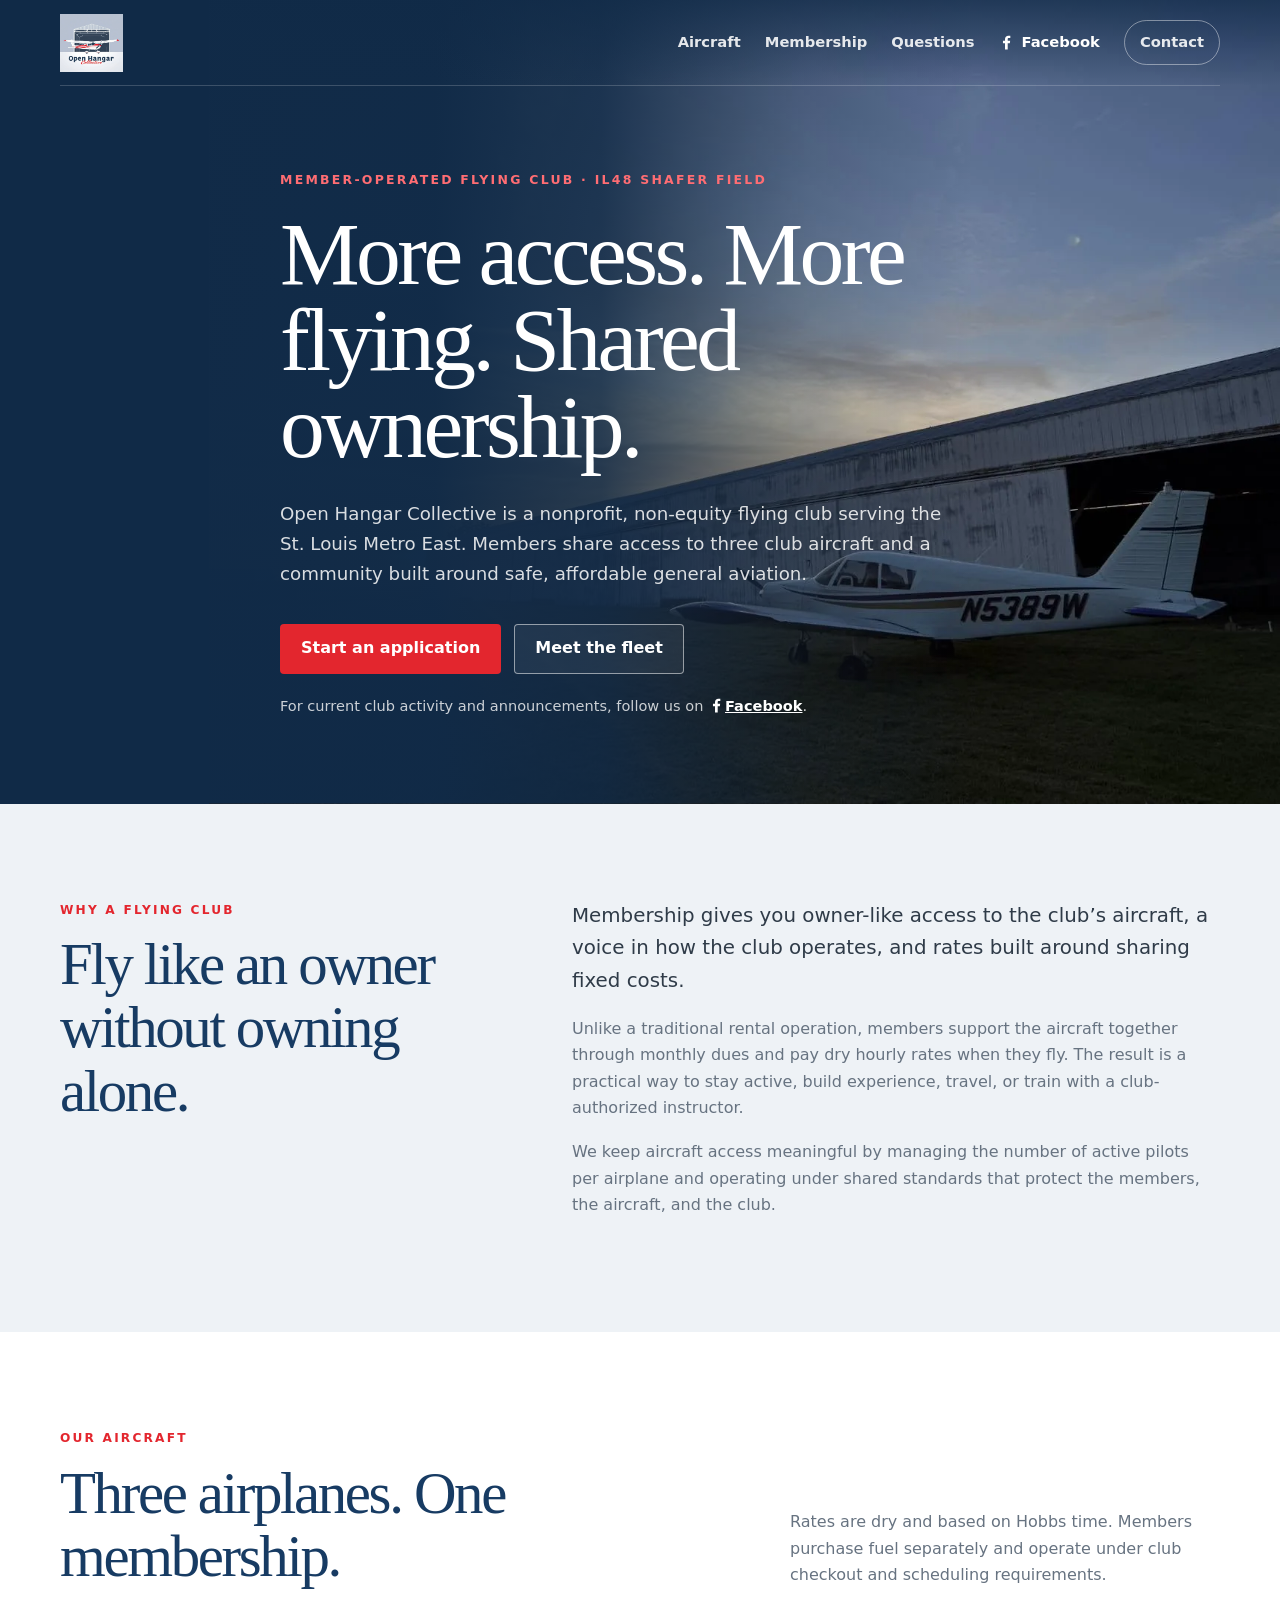
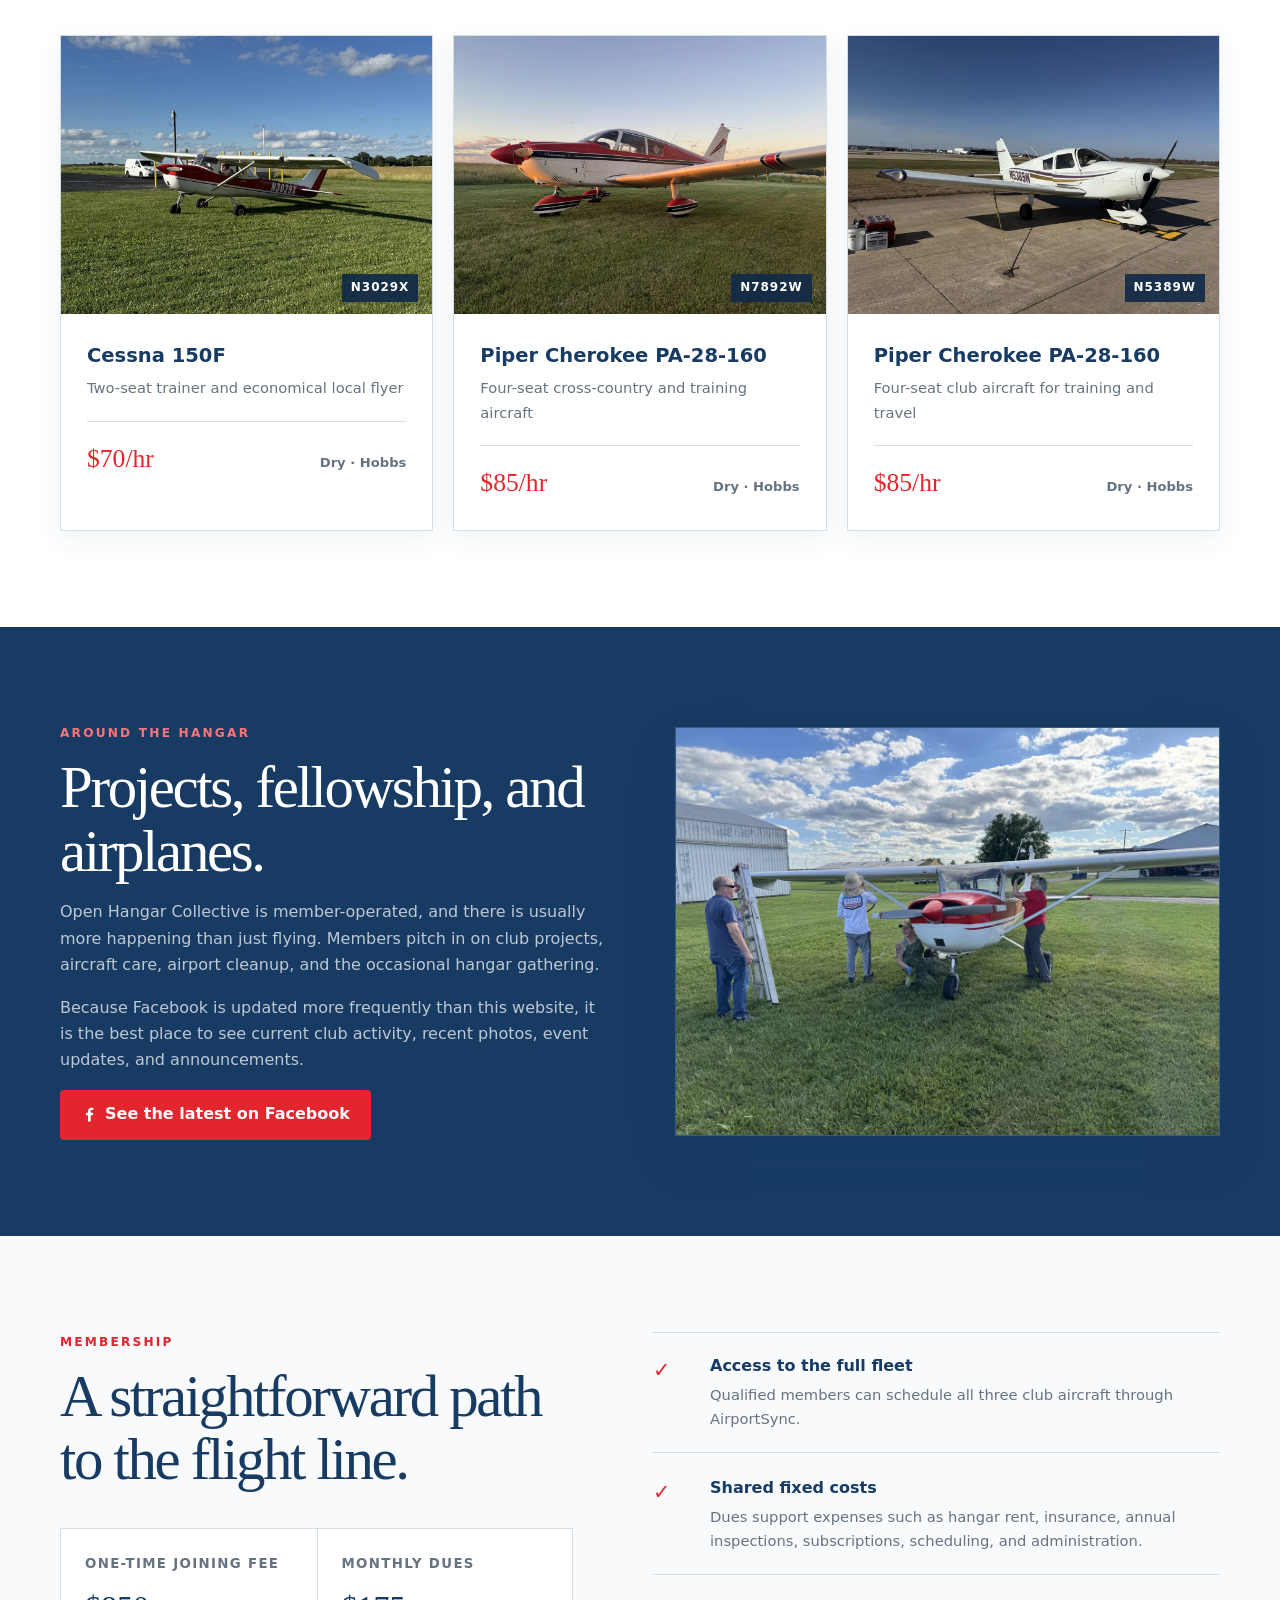
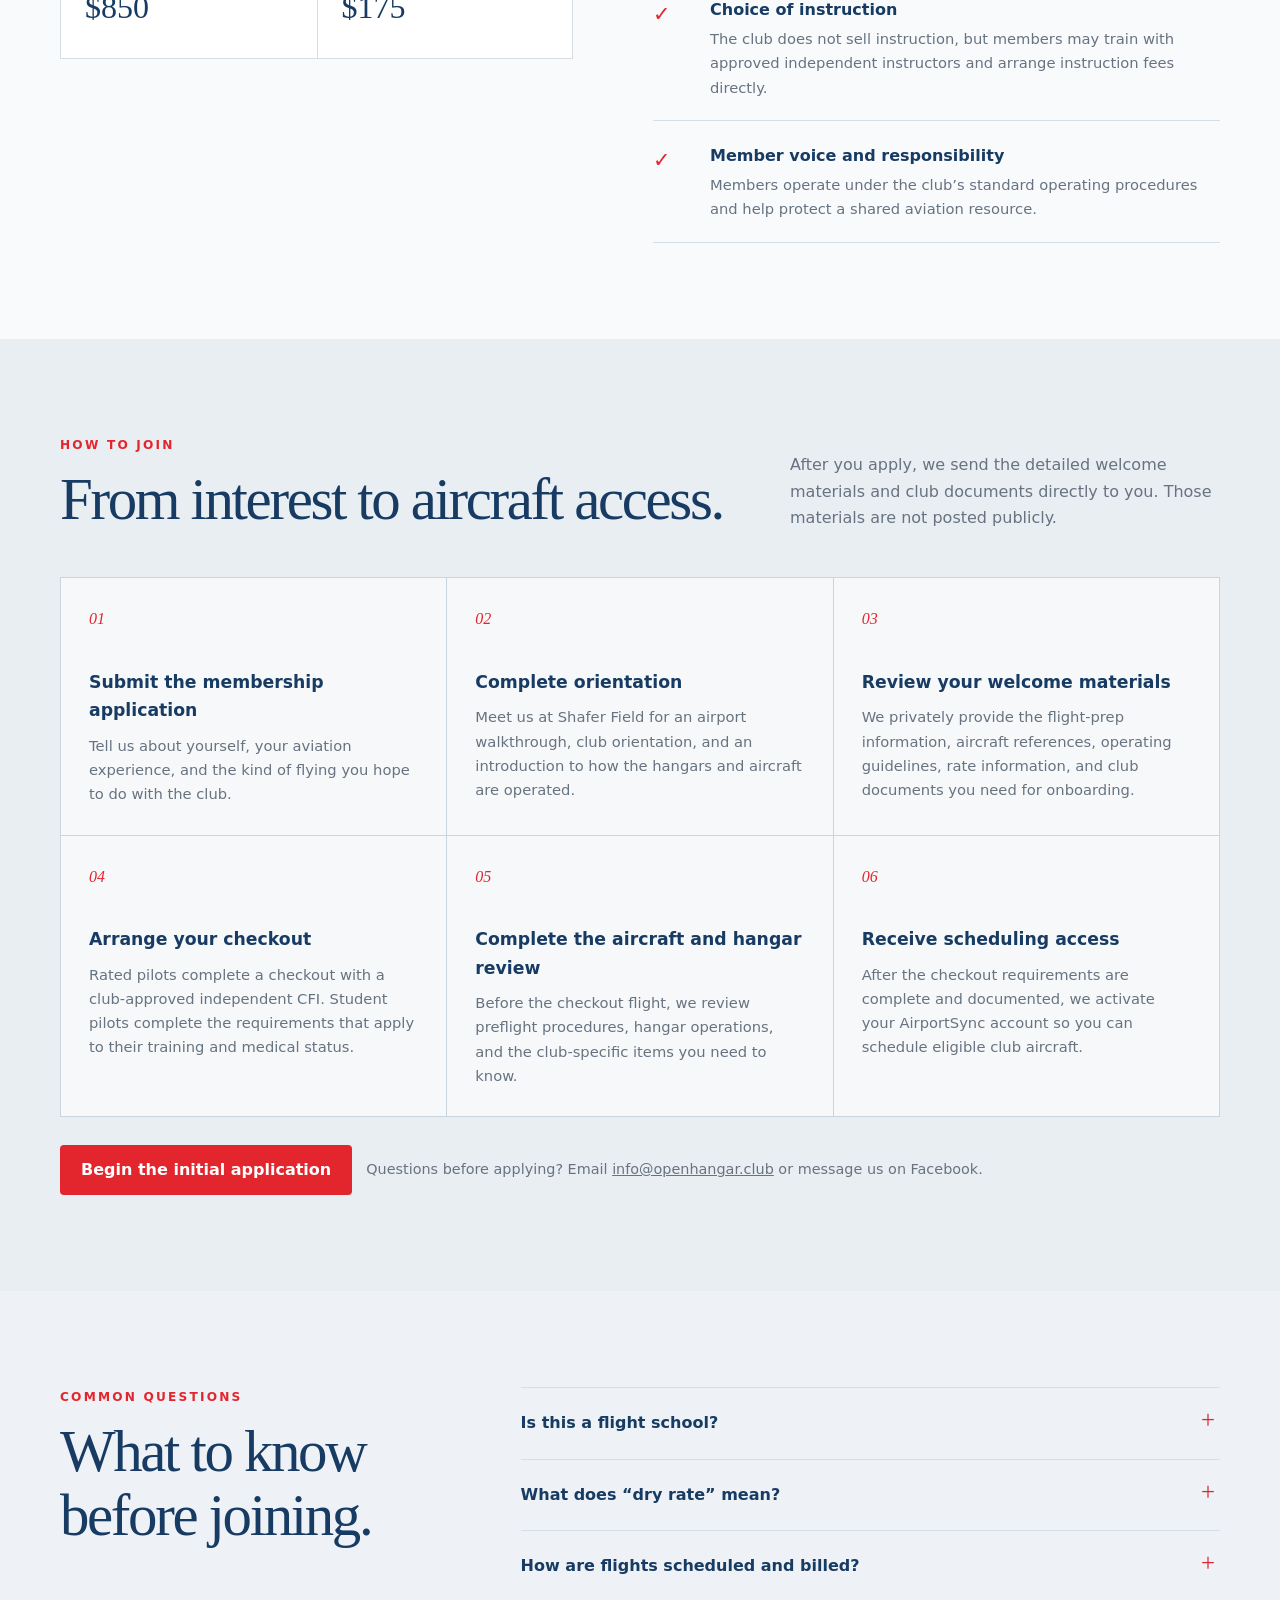
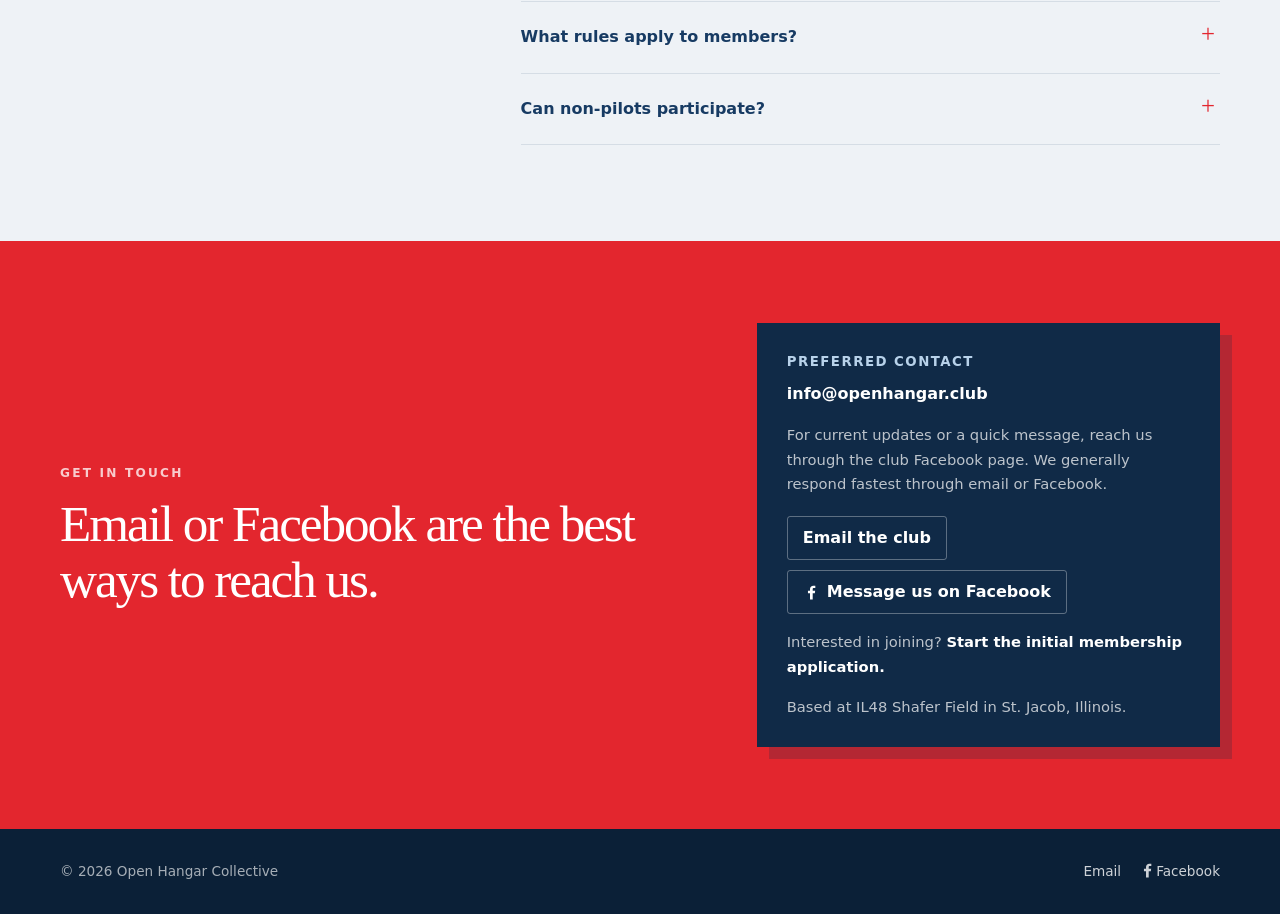
==== index.html @ 526a92b6 "Update hero section styles in index.html" ====
<!doctype html>
<html lang="en">
<head>
  <meta charset="utf-8">
  <meta name="viewport" content="width=device-width, initial-scale=1">
  <meta name="description" content="Open Hangar Collective is a nonprofit, member-operated flying club at IL48 Shafer Field in St. Jacob, Illinois, serving the St. Louis Metro East.">
  <meta name="theme-color" content="#173B63">
  <title>Open Hangar Collective | Flying Club at IL48</title>
  <style>
    :root {
      --navy: #173b63;
      --navy-dark: #102a47;
      --red: #e3262e;
      --red-dark: #bb1720;
      --paper: #eef2f6;
      --white: #ffffff;
      --ink: #2f3b48;
      --muted: #677381;
      --line: #d5dde5;
      --shadow: 0 20px 48px rgba(23,59,99,.14);
    }

    * { box-sizing: border-box; }
    html { scroll-behavior: smooth; }
    body {
      margin: 0;
      color: var(--ink);
      background: var(--paper);
      font: 16px/1.65 Inter, ui-sans-serif, system-ui, -apple-system, BlinkMacSystemFont, "Segoe UI", sans-serif;
    }
    a { color: inherit; }
    img { display: block; max-width: 100%; }
    .wrap { width: min(1160px, calc(100% - 40px)); margin: 0 auto; }
    .skip { position: absolute; left: -9999px; top: 10px; z-index: 100; padding: 10px 14px; background: var(--red); color: white; }
    .skip:focus { left: 10px; }

    header {
      position: absolute;
      z-index: 20;
      width: 100%;
      color: var(--white);
      background: linear-gradient(to bottom, rgba(16,42,71,.72), transparent);
    }
    .nav {
      min-height: 86px;
      display: flex;
      align-items: center;
      justify-content: space-between;
      border-bottom: 1px solid rgba(255,255,255,.18);
    }
    .brand {
      display: flex;
      align-items: center;
      gap: 11px;
      color: white;
      text-decoration: none;
      font-weight: 850;
      letter-spacing: .05em;
      text-transform: uppercase;
    }
    .brand-logo { width: 170px; height: 58px; object-fit: contain; object-position: left center; }
    .nav-links { display: flex; align-items: center; gap: 24px; }
    .nav-links a { color: rgba(255,255,255,.88); text-decoration: none; font-size: .92rem; font-weight: 750; }
    .nav-links a:hover, .nav-links a:focus-visible { color: white; }
    .nav-facebook { color: white !important; display: inline-flex; align-items: center; gap: 6px; }
    .fb-icon { width: 17px; height: 17px; flex: 0 0 auto; fill: currentColor; vertical-align: -3px; }
    .nav-cta {
      padding: 9px 15px;
      border: 1px solid rgba(255,255,255,.42);
      border-radius: 999px;
    }

    .hero {
      position: relative;
      min-height: 650px;
      padding: 170px 0 86px;
      color: white;
      background-color: var(--navy-dark);
      background-image:
        linear-gradient(90deg, rgba(16,42,71,1) 0%, rgba(16,42,71,.99) 34%, rgba(16,42,71,.88) 47%, rgba(16,42,71,.30) 63%, rgba(16,42,71,0) 76%),
        url("images/hero.webp");
      background-repeat: no-repeat;
      background-position: right center, right center;
      background-size: 100% 100%, auto 100%;
    }
    .hero-grid {
      display: block;
      max-width: 720px;
    }
    .kicker {
      margin: 0 0 20px;
      color: #ff6d73;
      font-size: .78rem;
      font-weight: 900;
      letter-spacing: .18em;
      text-transform: uppercase;
    }
    h1, h2 { font-family: Georgia, "Times New Roman", serif; font-weight: 500; letter-spacing: -.04em; }
    h1 { max-width: 720px; margin: 0; font-size: clamp(3.2rem, 7vw, 6.2rem); line-height: .97; }
    .hero-copy { max-width: 680px; margin: 28px 0 34px; color: rgba(255,255,255,.84); font-size: 1.14rem; }
    .actions { display: flex; flex-wrap: wrap; gap: 13px; }
    .button {
      display: inline-flex;
      min-height: 50px;
      align-items: center;
      justify-content: center;
      padding: 0 20px;
      border: 1px solid transparent;
      border-radius: 4px;
      background: var(--red);
      color: white;
      text-decoration: none;
      font-weight: 850;
      transition: transform .2s ease, background .2s ease;
    }
    .button .fb-icon, .contact-buttons .fb-icon { margin-right: 7px; }
    .button:hover { transform: translateY(-2px); background: var(--red-dark); }
    .button.alt { border-color: rgba(255,255,255,.52); background: rgba(255,255,255,.06); }
    .button.alt:hover { background: rgba(255,255,255,.14); }
    .hero-social {
      margin: 20px 0 0;
      color: rgba(255,255,255,.78);
      font-size: .91rem;
    }
    .hero-social a { color: white; font-weight: 850; text-decoration-thickness: 1px; }

    section { padding: 96px 0; }
    .label { margin-bottom: 13px; color: var(--red); font-size: .76rem; font-weight: 900; letter-spacing: .18em; text-transform: uppercase; }
    h2 { max-width: 760px; margin: 0; color: var(--navy); font-size: clamp(2.25rem, 4.6vw, 3.8rem); line-height: 1.08; }
    .intro-grid { display: grid; grid-template-columns: .8fr 1.2fr; gap: 80px; align-items: start; }
    .large-copy { margin: 2px 0 20px; color: var(--ink); font-size: 1.24rem; }
    .body-copy { color: var(--muted); }
    .body-copy p { margin: 0 0 18px; }

    .fleet { background: white; }
    .section-head { display: flex; justify-content: space-between; gap: 48px; align-items: end; margin-bottom: 46px; }
    .section-head p { max-width: 430px; margin: 0; color: var(--muted); }
    .fleet-grid { display: grid; grid-template-columns: repeat(3,1fr); gap: 20px; }
    .aircraft {
      overflow: hidden;
      border: 1px solid var(--line);
      background: white;
      box-shadow: 0 8px 25px rgba(23,59,99,.07);
    }
    .aircraft-photo { position: relative; aspect-ratio: 4/3; overflow: hidden; background: #dfe6ec; }
    .aircraft-photo img { width: 100%; height: 100%; object-fit: cover; transition: transform .35s ease; }
    .aircraft:hover .aircraft-photo img { transform: scale(1.025); }
    .aircraft-photo::after {
      content: attr(data-tail);
      position: absolute;
      right: 14px;
      bottom: 12px;
      padding: 4px 9px;
      background: rgba(16,42,71,.9);
      color: white;
      font-size: .75rem;
      font-weight: 900;
      letter-spacing: .08em;
    }
    .aircraft-body { padding: 26px; }
    .aircraft h3 { margin: 0 0 4px; color: var(--navy); font-size: 1.22rem; }
    .aircraft-model { margin: 0 0 20px; color: var(--muted); font-size: .92rem; }
    .rate { display: flex; justify-content: space-between; align-items: baseline; padding-top: 16px; border-top: 1px solid var(--line); }
    .rate strong { color: var(--red); font-family: Georgia, serif; font-size: 1.6rem; font-weight: 500; }
    .rate span { color: var(--muted); font-size: .82rem; font-weight: 700; }

    .social {
      background: var(--navy);
      color: white;
    }
    .social-grid {
      display: grid;
      grid-template-columns: 1fr 1fr;
      gap: 70px;
      align-items: center;
    }
    .social .label { color: #ff747a; }
    .social h2 { color: white; }
    .social p { color: rgba(255,255,255,.72); }
    .social-image {
      overflow: hidden;
      border: 1px solid rgba(255,255,255,.16);
      box-shadow: var(--shadow);
    }
    .social-image img { width: 100%; aspect-ratio: 4/3; object-fit: cover; }

    .membership { background: #f8fafc; }
    .membership-grid { display: grid; grid-template-columns: .95fr 1.05fr; gap: 80px; align-items: start; }
    .price-panel { margin-top: 36px; display: grid; grid-template-columns: 1fr 1fr; border: 1px solid var(--line); background: white; }
    .price { padding: 24px; }
    .price + .price { border-left: 1px solid var(--line); }
    .price small { display: block; color: var(--muted); font-weight: 750; text-transform: uppercase; letter-spacing: .1em; }
    .price strong { display: block; margin-top: 6px; color: var(--navy); font-family: Georgia, serif; font-size: 2rem; font-weight: 500; }
    .included { display: grid; gap: 2px; }
    .included-item { display: grid; grid-template-columns: 42px 1fr; gap: 15px; padding: 20px 0; border-bottom: 1px solid var(--line); }
    .included-item:first-child { border-top: 1px solid var(--line); }
    .check { color: var(--red); font-size: 1.3rem; font-weight: 900; }
    .included-item h3 { margin: 0 0 4px; color: var(--navy); font-size: 1rem; }
    .included-item p { margin: 0; color: var(--muted); font-size: .92rem; }

    .join-flow { background: #e9eef3; }
    .steps { margin-top: 46px; display: grid; grid-template-columns: repeat(3,1fr); border-top: 1px solid #cbd5dd; border-left: 1px solid #cbd5dd; }
    .step { min-height: 228px; padding: 28px; border-right: 1px solid #cbd5dd; border-bottom: 1px solid #cbd5dd; background: rgba(255,255,255,.62); }
    .step-number { color: var(--red); font-family: Georgia, serif; font-size: 1rem; font-style: italic; }
    .step h3 { margin: 35px 0 9px; color: var(--navy); font-size: 1.08rem; }
    .step p { margin: 0; color: var(--muted); font-size: .92rem; }
    .join-action { margin-top: 28px; display: flex; flex-wrap: wrap; gap: 14px; align-items: center; }
    .join-action p { margin: 0; color: var(--muted); font-size: .9rem; }

    .faq-grid { display: grid; grid-template-columns: .7fr 1.3fr; gap: 84px; }
    .faq-list { border-top: 1px solid var(--line); }
    details { border-bottom: 1px solid var(--line); }
    summary { position: relative; padding: 22px 42px 22px 0; color: var(--navy); font-weight: 850; cursor: pointer; list-style: none; }
    summary::-webkit-details-marker { display: none; }
    summary::after { content: "+"; position: absolute; right: 5px; top: 18px; color: var(--red); font: 400 1.55rem Georgia, serif; }
    details[open] summary::after { content: "−"; }
    details p { max-width: 680px; margin: -5px 0 23px; color: var(--muted); }

    .contact { padding: 82px 0; background: var(--red); color: white; }
    .contact-grid { display: grid; grid-template-columns: 1.15fr .85fr; gap: 70px; align-items: center; }
    .contact .label { color: white; opacity: .76; }
    .contact h2 { color: white; font-size: clamp(2.2rem,4vw,3.35rem); }
    .contact-card { padding: 28px 30px; background: var(--navy-dark); color: white; box-shadow: 12px 12px 0 rgba(16,42,71,.22); }
    .contact-card small { display: block; margin-bottom: 8px; color: #b8d2ea; font-weight: 850; letter-spacing: .11em; text-transform: uppercase; }
    .contact-card a { color: white; font-weight: 850; text-decoration: none; overflow-wrap: anywhere; }
    .contact-card a:hover { text-decoration: underline; }
    .contact-card p { margin: 16px 0 0; color: rgba(255,255,255,.72); font-size: .92rem; }
    .contact-buttons { display: flex; flex-wrap: wrap; gap: 10px; margin-top: 20px; }
    .contact-buttons a {
      display: inline-flex;
      min-height: 44px;
      align-items: center;
      padding: 0 15px;
      border: 1px solid rgba(255,255,255,.32);
      border-radius: 3px;
    }

    footer { padding: 31px 0; background: #0b2037; color: rgba(255,255,255,.64); font-size: .85rem; }
    .footer-inner { display: flex; justify-content: space-between; gap: 24px; }
    .footer-links { display: flex; gap: 18px; }
    .footer-links a { color: rgba(255,255,255,.8); text-decoration: none; }

    @media (max-width: 880px) {
      .nav-links a:not(.nav-cta):not(.nav-facebook) { display: none; }
      .intro-grid, .social-grid, .membership-grid, .faq-grid, .contact-grid { grid-template-columns: 1fr; gap: 46px; }
      .hero { min-height: auto; padding-top: 145px; }
      .section-head { display: block; }
      .section-head p { margin-top: 20px; }
      .fleet-grid, .steps { grid-template-columns: 1fr 1fr; }
    }
    @media (max-width: 590px) {
      .wrap { width: min(100% - 28px,1160px); }
      .nav { min-height: 72px; }
      .brand { font-size: .78rem; }
      .brand-logo { width: 142px; height: 50px; }
      .nav-facebook { display: none; }
      .nav-cta { padding: 7px 10px; font-size: .8rem !important; }
      .hero {
        min-height: 760px;
        padding: 120px 0 330px;
        background-color: var(--navy-dark);
        background-image:
          linear-gradient(
            180deg,
            rgba(16,42,71,1) 0%,
            rgba(16,42,71,.98) 43%,
            rgba(16,42,71,.82) 56%,
            rgba(16,42,71,.28) 72%,
            rgba(16,42,71,0) 100%
          ),
          url("images/hero.webp");
        background-repeat: no-repeat;
        background-position: center top, center bottom;
        background-size: 100% 100%, 100% auto;
      }
      .hero-grid { max-width: none; }
      .hero-copy { color: rgba(255,255,255,.88); }
      .hero-social { max-width: 310px; }
      h1 { font-size: clamp(2.8rem,15vw,4.1rem); }
      section { padding: 70px 0; }
      .fleet-grid, .steps { grid-template-columns: 1fr; }
      .price-panel { grid-template-columns: 1fr; }
      .price + .price { border-left: 0; border-top: 1px solid var(--line); }
      .footer-inner { display: block; }
      .footer-links { margin-top: 8px; }
    }
    @media (prefers-reduced-motion: reduce) {
      html { scroll-behavior: auto; }
      * { transition: none !important; }
    }
  </style>
</head>
<body>
  <a class="skip" href="#main">Skip to content</a>

  <header>
    <div class="wrap nav">
      <a class="brand" href="#top" aria-label="Open Hangar Collective home">
        <img class="brand-logo" src="images/logo.webp" alt="Open Hangar Collective">
      </a>
      <nav class="nav-links" aria-label="Main navigation">
        <a href="#fleet">Aircraft</a>
        <a href="#membership">Membership</a>
        <a href="#questions">Questions</a>
        <a class="nav-facebook" href="https://www.facebook.com/profile.php?id=61575660054627" rel="noopener"><svg class="fb-icon" viewBox="0 0 24 24" aria-hidden="true"><path d="M13.7 22v-9h3l.5-3.5h-3.5V7.3c0-1 .3-1.7 1.8-1.7h1.9V2.5c-.3 0-1.5-.1-2.8-.1-2.8 0-4.7 1.7-4.7 4.8v2.3H7v3.5h2.9v9h3.8Z"/></svg><span>Facebook</span></a>
        <a class="nav-cta" href="#contact">Contact</a>
      </nav>
    </div>
  </header>

  <main id="main">
    <section class="hero" id="top">
      <div class="wrap hero-grid">
        <p class="kicker">Member-operated flying club · IL48 Shafer Field</p>
        <h1>More access. More flying. Shared ownership.</h1>
        <p class="hero-copy">Open Hangar Collective is a nonprofit, non-equity flying club serving the St. Louis Metro East. Members share access to three club aircraft and a community built around safe, affordable general aviation.</p>
        <div class="actions">
          <a class="button" href="https://join.openhangar.club">Start an application</a>
          <a class="button alt" href="#fleet">Meet the fleet</a>
        </div>
        <p class="hero-social">For current club activity and announcements, follow us on <a href="https://www.facebook.com/profile.php?id=61575660054627" rel="noopener"><svg class="fb-icon" viewBox="0 0 24 24" aria-hidden="true"><path d="M13.7 22v-9h3l.5-3.5h-3.5V7.3c0-1 .3-1.7 1.8-1.7h1.9V2.5c-.3 0-1.5-.1-2.8-.1-2.8 0-4.7 1.7-4.7 4.8v2.3H7v3.5h2.9v9h3.8Z"/></svg><span>Facebook</span></a>.</p>
      </div>
    </section>

    <section>
      <div class="wrap intro-grid">
        <div>
          <div class="label">Why a flying club</div>
          <h2>Fly like an owner without owning alone.</h2>
        </div>
        <div class="body-copy">
          <p class="large-copy">Membership gives you owner-like access to the club’s aircraft, a voice in how the club operates, and rates built around sharing fixed costs.</p>
          <p>Unlike a traditional rental operation, members support the aircraft together through monthly dues and pay dry hourly rates when they fly. The result is a practical way to stay active, build experience, travel, or train with a club-authorized instructor.</p>
          <p>We keep aircraft access meaningful by managing the number of active pilots per airplane and operating under shared standards that protect the members, the aircraft, and the club.</p>
        </div>
      </div>
    </section>

    <section class="fleet" id="fleet">
      <div class="wrap">
        <div class="section-head">
          <div>
            <div class="label">Our aircraft</div>
            <h2>Three airplanes. One membership.</h2>
          </div>
          <p>Rates are dry and based on Hobbs time. Members purchase fuel separately and operate under club checkout and scheduling requirements.</p>
        </div>
        <div class="fleet-grid">
          <article class="aircraft">
            <div class="aircraft-photo" data-tail="N3029X">
              <img src="images/n3029x.webp" alt="Cessna 150F N3029X on the grass at Shafer Field">
            </div>
            <div class="aircraft-body">
              <h3>Cessna 150F</h3>
              <p class="aircraft-model">Two-seat trainer and economical local flyer</p>
              <div class="rate"><strong>$70/hr</strong><span>Dry · Hobbs</span></div>
            </div>
          </article>

          <article class="aircraft">
            <div class="aircraft-photo" data-tail="N7892W">
              <img src="images/n7892w.webp" alt="Piper Cherokee PA-28-160 N7892W at sunset">
            </div>
            <div class="aircraft-body">
              <h3>Piper Cherokee PA-28-160</h3>
              <p class="aircraft-model">Four-seat cross-country and training aircraft</p>
              <div class="rate"><strong>$85/hr</strong><span>Dry · Hobbs</span></div>
            </div>
          </article>

          <article class="aircraft">
            <div class="aircraft-photo" data-tail="N5389W">
              <img src="images/n5389w.webp" alt="Piper Cherokee PA-28-160 N5389W on the ramp">
            </div>
            <div class="aircraft-body">
              <h3>Piper Cherokee PA-28-160</h3>
              <p class="aircraft-model">Four-seat club aircraft for training and travel</p>
              <div class="rate"><strong>$85/hr</strong><span>Dry · Hobbs</span></div>
            </div>
          </article>
        </div>
      </div>
    </section>

    <section class="social">
      <div class="wrap social-grid">
        <div>
          <div class="label">Around the hangar</div>
          <h2>Projects, fellowship, and airplanes.</h2>
          <p>Open Hangar Collective is member-operated, and there is usually more happening than just flying. Members pitch in on club projects, aircraft care, airport cleanup, and the occasional hangar gathering.</p>
          <p>Because Facebook is updated more frequently than this website, it is the best place to see current club activity, recent photos, event updates, and announcements.</p>
          <div class="actions">
            <a class="button" href="https://www.facebook.com/profile.php?id=61575660054627" rel="noopener"><svg class="fb-icon" viewBox="0 0 24 24" aria-hidden="true"><path d="M13.7 22v-9h3l.5-3.5h-3.5V7.3c0-1 .3-1.7 1.8-1.7h1.9V2.5c-.3 0-1.5-.1-2.8-.1-2.8 0-4.7 1.7-4.7 4.8v2.3H7v3.5h2.9v9h3.8Z"/></svg><span>See the latest on Facebook</span></a>
          </div>
        </div>
        <div class="social-image">
          <img src="images/community.webp" alt="Open Hangar Collective members working together around a club aircraft">
        </div>
      </div>
    </section>

    <section class="membership" id="membership">
      <div class="wrap membership-grid">
        <div>
          <div class="label">Membership</div>
          <h2>A straightforward path to the flight line.</h2>
          <div class="price-panel">
            <div class="price"><small>One-time joining fee</small><strong>$850</strong></div>
            <div class="price"><small>Monthly dues</small><strong>$175</strong></div>
          </div>
        </div>
        <div class="included">
          <div class="included-item"><div class="check">✓</div><div><h3>Access to the full fleet</h3><p>Qualified members can schedule all three club aircraft through AirportSync.</p></div></div>
          <div class="included-item"><div class="check">✓</div><div><h3>Shared fixed costs</h3><p>Dues support expenses such as hangar rent, insurance, annual inspections, subscriptions, scheduling, and administration.</p></div></div>
          <div class="included-item"><div class="check">✓</div><div><h3>Choice of instruction</h3><p>The club does not sell instruction, but members may train with approved independent instructors and arrange instruction fees directly.</p></div></div>
          <div class="included-item"><div class="check">✓</div><div><h3>Member voice and responsibility</h3><p>Members operate under the club’s standard operating procedures and help protect a shared aviation resource.</p></div></div>
        </div>
      </div>
    </section>

    <section class="join-flow" id="join">
      <div class="wrap">
        <div class="section-head">
          <div><div class="label">How to join</div><h2>From interest to aircraft access.</h2></div>
          <p>After you apply, we send the detailed welcome materials and club documents directly to you. Those materials are not posted publicly.</p>
        </div>
        <div class="steps">
          <article class="step"><span class="step-number">01</span><h3>Submit the membership application</h3><p>Tell us about yourself, your aviation experience, and the kind of flying you hope to do with the club.</p></article>
          <article class="step"><span class="step-number">02</span><h3>Complete orientation</h3><p>Meet us at Shafer Field for an airport walkthrough, club orientation, and an introduction to how the hangars and aircraft are operated.</p></article>
          <article class="step"><span class="step-number">03</span><h3>Review your welcome materials</h3><p>We privately provide the flight-prep information, aircraft references, operating guidelines, rate information, and club documents you need for onboarding.</p></article>
          <article class="step"><span class="step-number">04</span><h3>Arrange your checkout</h3><p>Rated pilots complete a checkout with a club-approved independent CFI. Student pilots complete the requirements that apply to their training and medical status.</p></article>
          <article class="step"><span class="step-number">05</span><h3>Complete the aircraft and hangar review</h3><p>Before the checkout flight, we review preflight procedures, hangar operations, and the club-specific items you need to know.</p></article>
          <article class="step"><span class="step-number">06</span><h3>Receive scheduling access</h3><p>After the checkout requirements are complete and documented, we activate your AirportSync account so you can schedule eligible club aircraft.</p></article>
        </div>
        <div class="join-action">
          <a class="button" href="https://join.openhangar.club">Begin the initial application</a>
          <p>Questions before applying? Email <a href="mailto:info@openhangar.club">info@openhangar.club</a> or message us on Facebook.</p>
        </div>
      </div>
    </section>

    <section id="questions">
      <div class="wrap faq-grid">
        <div><div class="label">Common questions</div><h2>What to know before joining.</h2></div>
        <div class="faq-list">
          <details><summary>Is this a flight school?</summary><p>No. Open Hangar Collective provides aircraft access through membership. Members who need instruction can work with a club-authorized independent instructor and arrange payment directly with that instructor.</p></details>
          <details><summary>What does “dry rate” mean?</summary><p>The hourly aircraft rate does not include fuel. Members are responsible for fuel under the club’s operating and reimbursement procedures.</p></details>
          <details><summary>How are flights scheduled and billed?</summary><p>Members schedule aircraft through AirportSync. Each month, flight time is totaled by pilot and aircraft, and a statement is sent by email for payment.</p></details>
          <details><summary>What rules apply to members?</summary><p>All members must follow the club’s standard operating procedures, including checkout, scheduling, flight limitations, member responsibilities, billing, and aircraft care requirements.</p></details>
          <details><summary>Can non-pilots participate?</summary><p>People who enjoy general aviation but do not plan to fly may ask about Ground Crew membership and ways to support the club community.</p></details>
        </div>
      </div>
    </section>

    <section class="contact" id="contact">
      <div class="wrap contact-grid">
        <div>
          <div class="label">Get in touch</div>
          <h2>Email or Facebook are the best ways to reach us.</h2>
        </div>
        <div class="contact-card">
          <small>Preferred contact</small>
          <a href="mailto:info@openhangar.club">info@openhangar.club</a>
          <p>For current updates or a quick message, reach us through the club Facebook page. We generally respond fastest through email or Facebook.</p>
          <div class="contact-buttons">
            <a href="mailto:info@openhangar.club">Email the club</a>
            <a href="https://www.facebook.com/profile.php?id=61575660054627" rel="noopener"><svg class="fb-icon" viewBox="0 0 24 24" aria-hidden="true"><path d="M13.7 22v-9h3l.5-3.5h-3.5V7.3c0-1 .3-1.7 1.8-1.7h1.9V2.5c-.3 0-1.5-.1-2.8-.1-2.8 0-4.7 1.7-4.7 4.8v2.3H7v3.5h2.9v9h3.8Z"/></svg><span>Message us on Facebook</span></a>
          </div>
          <p>Interested in joining? <a href="https://join.openhangar.club">Start the initial membership application.</a></p>
          <p>Based at IL48 Shafer Field in St. Jacob, Illinois.</p>
        </div>
      </div>
    </section>
  </main>

  <footer>
    <div class="wrap footer-inner">
      <div>© <span id="year"></span> Open Hangar Collective</div>
      <div class="footer-links">
        <a href="mailto:info@openhangar.club">Email</a>
        <a href="https://www.facebook.com/profile.php?id=61575660054627" rel="noopener"><svg class="fb-icon" viewBox="0 0 24 24" aria-hidden="true"><path d="M13.7 22v-9h3l.5-3.5h-3.5V7.3c0-1 .3-1.7 1.8-1.7h1.9V2.5c-.3 0-1.5-.1-2.8-.1-2.8 0-4.7 1.7-4.7 4.8v2.3H7v3.5h2.9v9h3.8Z"/></svg><span>Facebook</span></a>
      </div>
    </div>
  </footer>

  <script>document.getElementById('year').textContent = new Date().getFullYear();</script>
</body>
</html>
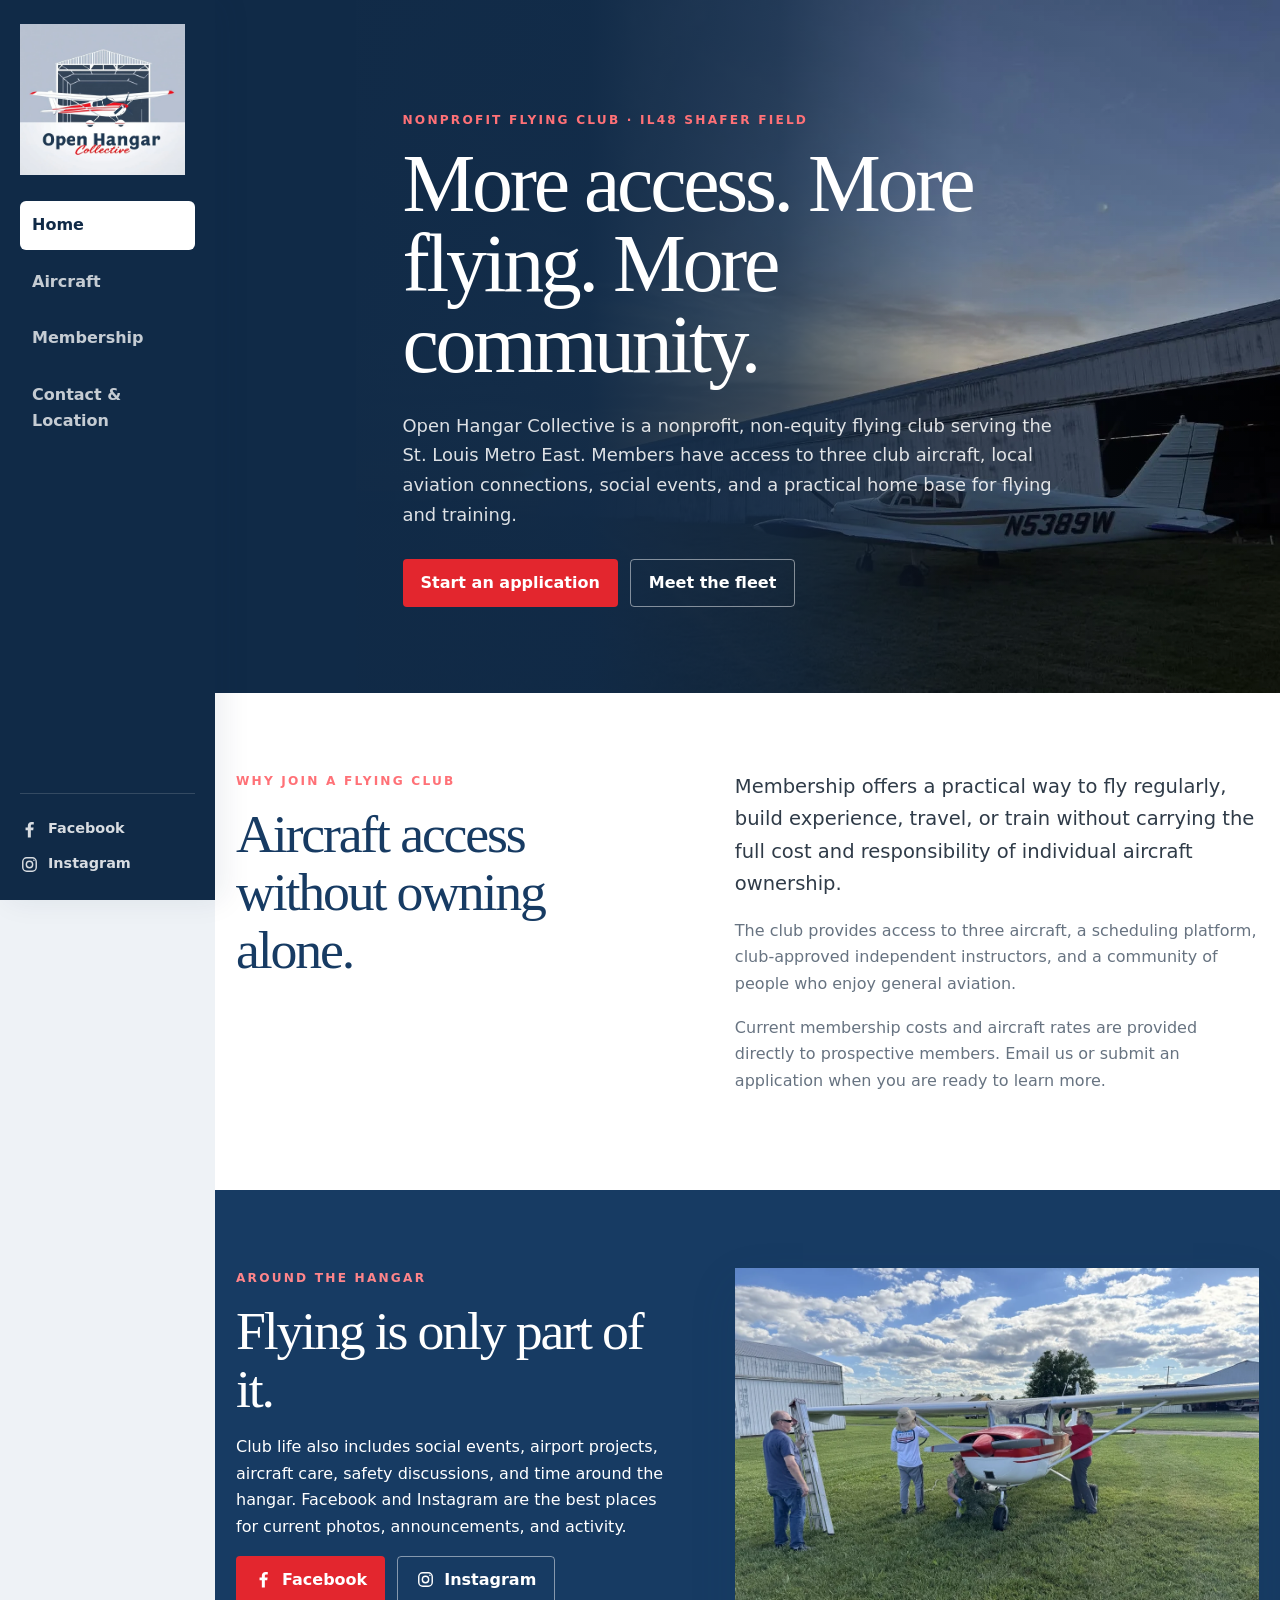
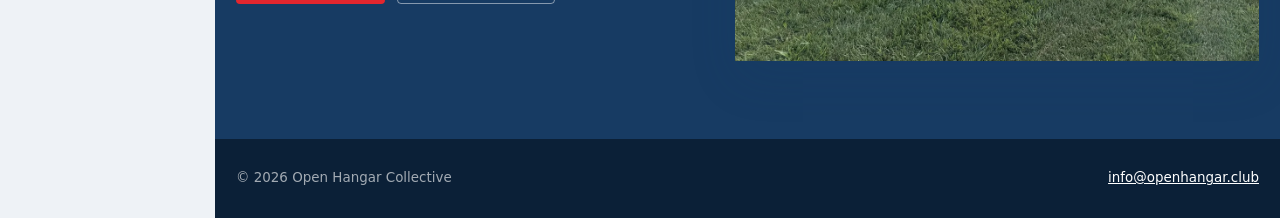
==== commit 3a04579a: "Add files via upload" ====
--- a/index.html
+++ b/index.html
@@ -1,488 +1,70 @@
 <!doctype html>
 <html lang="en">
 <head>
-  <meta charset="utf-8">
-  <meta name="viewport" content="width=device-width, initial-scale=1">
-  <meta name="description" content="Open Hangar Collective is a nonprofit, member-operated flying club at IL48 Shafer Field in St. Jacob, Illinois, serving the St. Louis Metro East.">
-  <meta name="theme-color" content="#173B63">
-  <title>Open Hangar Collective | Flying Club at IL48</title>
-  <style>
-    :root {
-      --navy: #173b63;
-      --navy-dark: #102a47;
-      --red: #e3262e;
-      --red-dark: #bb1720;
-      --paper: #eef2f6;
-      --white: #ffffff;
-      --ink: #2f3b48;
-      --muted: #677381;
-      --line: #d5dde5;
-      --shadow: 0 20px 48px rgba(23,59,99,.14);
-    }
-
-    * { box-sizing: border-box; }
-    html { scroll-behavior: smooth; }
-    body {
-      margin: 0;
-      color: var(--ink);
-      background: var(--paper);
-      font: 16px/1.65 Inter, ui-sans-serif, system-ui, -apple-system, BlinkMacSystemFont, "Segoe UI", sans-serif;
-    }
-    a { color: inherit; }
-    img { display: block; max-width: 100%; }
-    .wrap { width: min(1160px, calc(100% - 40px)); margin: 0 auto; }
-    .skip { position: absolute; left: -9999px; top: 10px; z-index: 100; padding: 10px 14px; background: var(--red); color: white; }
-    .skip:focus { left: 10px; }
-
-    header {
-      position: absolute;
-      z-index: 20;
-      width: 100%;
-      color: var(--white);
-      background: linear-gradient(to bottom, rgba(16,42,71,.72), transparent);
-    }
-    .nav {
-      min-height: 86px;
-      display: flex;
-      align-items: center;
-      justify-content: space-between;
-      border-bottom: 1px solid rgba(255,255,255,.18);
-    }
-    .brand {
-      display: flex;
-      align-items: center;
-      gap: 11px;
-      color: white;
-      text-decoration: none;
-      font-weight: 850;
-      letter-spacing: .05em;
-      text-transform: uppercase;
-    }
-    .brand-logo { width: 170px; height: 58px; object-fit: contain; object-position: left center; }
-    .nav-links { display: flex; align-items: center; gap: 24px; }
-    .nav-links a { color: rgba(255,255,255,.88); text-decoration: none; font-size: .92rem; font-weight: 750; }
-    .nav-links a:hover, .nav-links a:focus-visible { color: white; }
-    .nav-facebook { color: white !important; display: inline-flex; align-items: center; gap: 6px; }
-    .fb-icon { width: 17px; height: 17px; flex: 0 0 auto; fill: currentColor; vertical-align: -3px; }
-    .nav-cta {
-      padding: 9px 15px;
-      border: 1px solid rgba(255,255,255,.42);
-      border-radius: 999px;
-    }
-
-    .hero {
-      position: relative;
-      min-height: 650px;
-      padding: 170px 0 86px;
-      color: white;
-      background-color: var(--navy-dark);
-      background-image:
-        linear-gradient(90deg, rgba(16,42,71,1) 0%, rgba(16,42,71,.99) 34%, rgba(16,42,71,.88) 47%, rgba(16,42,71,.30) 63%, rgba(16,42,71,0) 76%),
-        url("images/hero.webp");
-      background-repeat: no-repeat;
-      background-position: right center, right center;
-      background-size: 100% 100%, auto 100%;
-    }
-    .hero-grid {
-      display: block;
-      max-width: 720px;
-    }
-    .kicker {
-      margin: 0 0 20px;
-      color: #ff6d73;
-      font-size: .78rem;
-      font-weight: 900;
-      letter-spacing: .18em;
-      text-transform: uppercase;
-    }
-    h1, h2 { font-family: Georgia, "Times New Roman", serif; font-weight: 500; letter-spacing: -.04em; }
-    h1 { max-width: 720px; margin: 0; font-size: clamp(3.2rem, 7vw, 6.2rem); line-height: .97; }
-    .hero-copy { max-width: 680px; margin: 28px 0 34px; color: rgba(255,255,255,.84); font-size: 1.14rem; }
-    .actions { display: flex; flex-wrap: wrap; gap: 13px; }
-    .button {
-      display: inline-flex;
-      min-height: 50px;
-      align-items: center;
-      justify-content: center;
-      padding: 0 20px;
-      border: 1px solid transparent;
-      border-radius: 4px;
-      background: var(--red);
-      color: white;
-      text-decoration: none;
-      font-weight: 850;
-      transition: transform .2s ease, background .2s ease;
-    }
-    .button .fb-icon, .contact-buttons .fb-icon { margin-right: 7px; }
-    .button:hover { transform: translateY(-2px); background: var(--red-dark); }
-    .button.alt { border-color: rgba(255,255,255,.52); background: rgba(255,255,255,.06); }
-    .button.alt:hover { background: rgba(255,255,255,.14); }
-    .hero-social {
-      margin: 20px 0 0;
-      color: rgba(255,255,255,.78);
-      font-size: .91rem;
-    }
-    .hero-social a { color: white; font-weight: 850; text-decoration-thickness: 1px; }
-
-    section { padding: 96px 0; }
-    .label { margin-bottom: 13px; color: var(--red); font-size: .76rem; font-weight: 900; letter-spacing: .18em; text-transform: uppercase; }
-    h2 { max-width: 760px; margin: 0; color: var(--navy); font-size: clamp(2.25rem, 4.6vw, 3.8rem); line-height: 1.08; }
-    .intro-grid { display: grid; grid-template-columns: .8fr 1.2fr; gap: 80px; align-items: start; }
-    .large-copy { margin: 2px 0 20px; color: var(--ink); font-size: 1.24rem; }
-    .body-copy { color: var(--muted); }
-    .body-copy p { margin: 0 0 18px; }
-
-    .fleet { background: white; }
-    .section-head { display: flex; justify-content: space-between; gap: 48px; align-items: end; margin-bottom: 46px; }
-    .section-head p { max-width: 430px; margin: 0; color: var(--muted); }
-    .fleet-grid { display: grid; grid-template-columns: repeat(3,1fr); gap: 20px; }
-    .aircraft {
-      overflow: hidden;
-      border: 1px solid var(--line);
-      background: white;
-      box-shadow: 0 8px 25px rgba(23,59,99,.07);
-    }
-    .aircraft-photo { position: relative; aspect-ratio: 4/3; overflow: hidden; background: #dfe6ec; }
-    .aircraft-photo img { width: 100%; height: 100%; object-fit: cover; transition: transform .35s ease; }
-    .aircraft:hover .aircraft-photo img { transform: scale(1.025); }
-    .aircraft-photo::after {
-      content: attr(data-tail);
-      position: absolute;
-      right: 14px;
-      bottom: 12px;
-      padding: 4px 9px;
-      background: rgba(16,42,71,.9);
-      color: white;
-      font-size: .75rem;
-      font-weight: 900;
-      letter-spacing: .08em;
-    }
-    .aircraft-body { padding: 26px; }
-    .aircraft h3 { margin: 0 0 4px; color: var(--navy); font-size: 1.22rem; }
-    .aircraft-model { margin: 0 0 20px; color: var(--muted); font-size: .92rem; }
-    .rate { display: flex; justify-content: space-between; align-items: baseline; padding-top: 16px; border-top: 1px solid var(--line); }
-    .rate strong { color: var(--red); font-family: Georgia, serif; font-size: 1.6rem; font-weight: 500; }
-    .rate span { color: var(--muted); font-size: .82rem; font-weight: 700; }
-
-    .social {
-      background: var(--navy);
-      color: white;
-    }
-    .social-grid {
-      display: grid;
-      grid-template-columns: 1fr 1fr;
-      gap: 70px;
-      align-items: center;
-    }
-    .social .label { color: #ff747a; }
-    .social h2 { color: white; }
-    .social p { color: rgba(255,255,255,.72); }
-    .social-image {
-      overflow: hidden;
-      border: 1px solid rgba(255,255,255,.16);
-      box-shadow: var(--shadow);
-    }
-    .social-image img { width: 100%; aspect-ratio: 4/3; object-fit: cover; }
-
-    .membership { background: #f8fafc; }
-    .membership-grid { display: grid; grid-template-columns: .95fr 1.05fr; gap: 80px; align-items: start; }
-    .price-panel { margin-top: 36px; display: grid; grid-template-columns: 1fr 1fr; border: 1px solid var(--line); background: white; }
-    .price { padding: 24px; }
-    .price + .price { border-left: 1px solid var(--line); }
-    .price small { display: block; color: var(--muted); font-weight: 750; text-transform: uppercase; letter-spacing: .1em; }
-    .price strong { display: block; margin-top: 6px; color: var(--navy); font-family: Georgia, serif; font-size: 2rem; font-weight: 500; }
-    .included { display: grid; gap: 2px; }
-    .included-item { display: grid; grid-template-columns: 42px 1fr; gap: 15px; padding: 20px 0; border-bottom: 1px solid var(--line); }
-    .included-item:first-child { border-top: 1px solid var(--line); }
-    .check { color: var(--red); font-size: 1.3rem; font-weight: 900; }
-    .included-item h3 { margin: 0 0 4px; color: var(--navy); font-size: 1rem; }
-    .included-item p { margin: 0; color: var(--muted); font-size: .92rem; }
-
-    .join-flow { background: #e9eef3; }
-    .steps { margin-top: 46px; display: grid; grid-template-columns: repeat(3,1fr); border-top: 1px solid #cbd5dd; border-left: 1px solid #cbd5dd; }
-    .step { min-height: 228px; padding: 28px; border-right: 1px solid #cbd5dd; border-bottom: 1px solid #cbd5dd; background: rgba(255,255,255,.62); }
-    .step-number { color: var(--red); font-family: Georgia, serif; font-size: 1rem; font-style: italic; }
-    .step h3 { margin: 35px 0 9px; color: var(--navy); font-size: 1.08rem; }
-    .step p { margin: 0; color: var(--muted); font-size: .92rem; }
-    .join-action { margin-top: 28px; display: flex; flex-wrap: wrap; gap: 14px; align-items: center; }
-    .join-action p { margin: 0; color: var(--muted); font-size: .9rem; }
-
-    .faq-grid { display: grid; grid-template-columns: .7fr 1.3fr; gap: 84px; }
-    .faq-list { border-top: 1px solid var(--line); }
-    details { border-bottom: 1px solid var(--line); }
-    summary { position: relative; padding: 22px 42px 22px 0; color: var(--navy); font-weight: 850; cursor: pointer; list-style: none; }
-    summary::-webkit-details-marker { display: none; }
-    summary::after { content: "+"; position: absolute; right: 5px; top: 18px; color: var(--red); font: 400 1.55rem Georgia, serif; }
-    details[open] summary::after { content: "−"; }
-    details p { max-width: 680px; margin: -5px 0 23px; color: var(--muted); }
-
-    .contact { padding: 82px 0; background: var(--red); color: white; }
-    .contact-grid { display: grid; grid-template-columns: 1.15fr .85fr; gap: 70px; align-items: center; }
-    .contact .label { color: white; opacity: .76; }
-    .contact h2 { color: white; font-size: clamp(2.2rem,4vw,3.35rem); }
-    .contact-card { padding: 28px 30px; background: var(--navy-dark); color: white; box-shadow: 12px 12px 0 rgba(16,42,71,.22); }
-    .contact-card small { display: block; margin-bottom: 8px; color: #b8d2ea; font-weight: 850; letter-spacing: .11em; text-transform: uppercase; }
-    .contact-card a { color: white; font-weight: 850; text-decoration: none; overflow-wrap: anywhere; }
-    .contact-card a:hover { text-decoration: underline; }
-    .contact-card p { margin: 16px 0 0; color: rgba(255,255,255,.72); font-size: .92rem; }
-    .contact-buttons { display: flex; flex-wrap: wrap; gap: 10px; margin-top: 20px; }
-    .contact-buttons a {
-      display: inline-flex;
-      min-height: 44px;
-      align-items: center;
-      padding: 0 15px;
-      border: 1px solid rgba(255,255,255,.32);
-      border-radius: 3px;
-    }
-
-    footer { padding: 31px 0; background: #0b2037; color: rgba(255,255,255,.64); font-size: .85rem; }
-    .footer-inner { display: flex; justify-content: space-between; gap: 24px; }
-    .footer-links { display: flex; gap: 18px; }
-    .footer-links a { color: rgba(255,255,255,.8); text-decoration: none; }
-
-    @media (max-width: 880px) {
-      .nav-links a:not(.nav-cta):not(.nav-facebook) { display: none; }
-      .intro-grid, .social-grid, .membership-grid, .faq-grid, .contact-grid { grid-template-columns: 1fr; gap: 46px; }
-      .hero { min-height: auto; padding-top: 145px; }
-      .section-head { display: block; }
-      .section-head p { margin-top: 20px; }
-      .fleet-grid, .steps { grid-template-columns: 1fr 1fr; }
-    }
-    @media (max-width: 590px) {
-      .wrap { width: min(100% - 28px,1160px); }
-      .nav { min-height: 72px; }
-      .brand { font-size: .78rem; }
-      .brand-logo { width: 142px; height: 50px; }
-      .nav-facebook { display: none; }
-      .nav-cta { padding: 7px 10px; font-size: .8rem !important; }
-      .hero {
-        min-height: 760px;
-        padding: 120px 0 330px;
-        background-color: var(--navy-dark);
-        background-image:
-          linear-gradient(
-            180deg,
-            rgba(16,42,71,1) 0%,
-            rgba(16,42,71,.98) 43%,
-            rgba(16,42,71,.82) 56%,
-            rgba(16,42,71,.28) 72%,
-            rgba(16,42,71,0) 100%
-          ),
-          url("images/hero.webp");
-        background-repeat: no-repeat;
-        background-position: center top, center bottom;
-        background-size: 100% 100%, 100% auto;
-      }
-      .hero-grid { max-width: none; }
-      .hero-copy { color: rgba(255,255,255,.88); }
-      .hero-social { max-width: 310px; }
-      h1 { font-size: clamp(2.8rem,15vw,4.1rem); }
-      section { padding: 70px 0; }
-      .fleet-grid, .steps { grid-template-columns: 1fr; }
-      .price-panel { grid-template-columns: 1fr; }
-      .price + .price { border-left: 0; border-top: 1px solid var(--line); }
-      .footer-inner { display: block; }
-      .footer-links { margin-top: 8px; }
-    }
-    @media (prefers-reduced-motion: reduce) {
-      html { scroll-behavior: auto; }
-      * { transition: none !important; }
-    }
-  </style>
+<meta charset="utf-8">
+<meta name="viewport" content="width=device-width, initial-scale=1">
+<meta name="description" content="Open Hangar Collective is a nonprofit flying club at IL48 St. Louis Metro-East Airport/Shafer Field in St. Jacob, Illinois.">
+<meta name="theme-color" content="#173b63">
+<title>Open Hangar Collective | Flying Club at IL48</title>
+<link rel="stylesheet" href="styles.css">
 </head>
 <body>
-  <a class="skip" href="#main">Skip to content</a>
-
-  <header>
-    <div class="wrap nav">
-      <a class="brand" href="#top" aria-label="Open Hangar Collective home">
-        <img class="brand-logo" src="images/logo.webp" alt="Open Hangar Collective">
-      </a>
-      <nav class="nav-links" aria-label="Main navigation">
-        <a href="#fleet">Aircraft</a>
-        <a href="#membership">Membership</a>
-        <a href="#questions">Questions</a>
-        <a class="nav-facebook" href="https://www.facebook.com/profile.php?id=61575660054627" rel="noopener"><svg class="fb-icon" viewBox="0 0 24 24" aria-hidden="true"><path d="M13.7 22v-9h3l.5-3.5h-3.5V7.3c0-1 .3-1.7 1.8-1.7h1.9V2.5c-.3 0-1.5-.1-2.8-.1-2.8 0-4.7 1.7-4.7 4.8v2.3H7v3.5h2.9v9h3.8Z"/></svg><span>Facebook</span></a>
-        <a class="nav-cta" href="#contact">Contact</a>
-      </nav>
+<a class="skip" href="#main">Skip to content</a>
+<nav class="side-nav" aria-label="Site navigation">
+  <a class="side-logo" href="index.html"><img src="images/logo.webp" alt="Open Hangar Collective"></a>
+  <div class="side-links">
+    <a href="index.html" class="current">Home</a>
+    <a href="aircraft.html">Aircraft</a>
+    <a href="membership.html">Membership</a>
+    <a href="contact.html">Contact &amp; Location</a>
+  </div>
+  <div class="side-social">
+    <a class="social-mini" href="https://www.facebook.com/profile.php?id=61575660054627" rel="noopener"><svg class="icon fb-icon" viewBox="0 0 24 24" aria-hidden="true"><path d="M13.7 22v-9h3l.5-3.5h-3.5V7.3c0-1 .3-1.7 1.8-1.7h1.9V2.5c-.3 0-1.5-.1-2.8-.1-2.8 0-4.7 1.7-4.7 4.8v2.3H7v3.5h2.9v9h3.8Z"/></svg><span>Facebook</span></a>
+    <a class="social-mini" href="https://www.instagram.com/openhangarcollective/" rel="noopener"><svg class="icon ig-icon" viewBox="0 0 24 24" aria-hidden="true"><rect x="3.5" y="3.5" width="17" height="17" rx="5"/><circle cx="12" cy="12" r="4"/><circle cx="17.6" cy="6.6" r="1" fill="currentColor" stroke="none"/></svg><span>Instagram</span></a>
+  </div>
+</nav>
+<nav class="bottom-nav" aria-label="Mobile navigation">
+  <a href="index.html" class="current"><svg viewBox="0 0 24 24" fill="none" stroke="currentColor" stroke-width="2"><path d="M3 11.5 12 4l9 7.5"/><path d="M5.5 10.5V20h13v-9.5"/></svg><span>Home</span></a>
+  <a href="aircraft.html"><svg viewBox="0 0 24 24" fill="none" stroke="currentColor" stroke-width="2"><path d="m3 13 7-2 4-7 2 1-2 6 6 2v2l-6 1-2 5-2-1 1-4-8-1z"/></svg><span>Aircraft</span></a>
+  <a href="membership.html"><svg viewBox="0 0 24 24" fill="none" stroke="currentColor" stroke-width="2"><circle cx="12" cy="8" r="3"/><path d="M5 20c.8-4 3.2-6 7-6s6.2 2 7 6"/></svg><span>Membership</span></a>
+  <a href="contact.html"><svg viewBox="0 0 24 24" fill="none" stroke="currentColor" stroke-width="2"><path d="M4 5h16v14H4z"/><path d="m4 7 8 6 8-6"/></svg><span>Contact</span></a>
+</nav>
+<div class="page-shell">
+<main id="main">
+<section class="hero">
+  <div class="wrap hero-content">
+    <p class="kicker">Nonprofit flying club · IL48 Shafer Field</p>
+    <h1>More access. More flying. More community.</h1>
+    <p class="hero-copy">Open Hangar Collective is a nonprofit, non-equity flying club serving the St. Louis Metro East. Members have access to three club aircraft, local aviation connections, social events, and a practical home base for flying and training.</p>
+    <div class="actions"><a class="button" href="https://join.openhangar.club">Start an application</a><a class="button alt" href="aircraft.html">Meet the fleet</a></div>
+  </div>
+</section>
+<section class="white">
+  <div class="wrap grid-2">
+    <div><p class="label">Why join a flying club</p><h2>Aircraft access without owning alone.</h2></div>
+    <div class="body-copy">
+      <p class="large-copy">Membership offers a practical way to fly regularly, build experience, travel, or train without carrying the full cost and responsibility of individual aircraft ownership.</p>
+      <p>The club provides access to three aircraft, a scheduling platform, club-approved independent instructors, and a community of people who enjoy general aviation.</p>
+      <p>Current membership costs and aircraft rates are provided directly to prospective members. Email us or submit an application when you are ready to learn more.</p>
     </div>
-  </header>
-
-  <main id="main">
-    <section class="hero" id="top">
-      <div class="wrap hero-grid">
-        <p class="kicker">Member-operated flying club · IL48 Shafer Field</p>
-        <h1>More access. More flying. Shared ownership.</h1>
-        <p class="hero-copy">Open Hangar Collective is a nonprofit, non-equity flying club serving the St. Louis Metro East. Members share access to three club aircraft and a community built around safe, affordable general aviation.</p>
-        <div class="actions">
-          <a class="button" href="https://join.openhangar.club">Start an application</a>
-          <a class="button alt" href="#fleet">Meet the fleet</a>
-        </div>
-        <p class="hero-social">For current club activity and announcements, follow us on <a href="https://www.facebook.com/profile.php?id=61575660054627" rel="noopener"><svg class="fb-icon" viewBox="0 0 24 24" aria-hidden="true"><path d="M13.7 22v-9h3l.5-3.5h-3.5V7.3c0-1 .3-1.7 1.8-1.7h1.9V2.5c-.3 0-1.5-.1-2.8-.1-2.8 0-4.7 1.7-4.7 4.8v2.3H7v3.5h2.9v9h3.8Z"/></svg><span>Facebook</span></a>.</p>
-      </div>
-    </section>
-
-    <section>
-      <div class="wrap intro-grid">
-        <div>
-          <div class="label">Why a flying club</div>
-          <h2>Fly like an owner without owning alone.</h2>
-        </div>
-        <div class="body-copy">
-          <p class="large-copy">Membership gives you owner-like access to the club’s aircraft, a voice in how the club operates, and rates built around sharing fixed costs.</p>
-          <p>Unlike a traditional rental operation, members support the aircraft together through monthly dues and pay dry hourly rates when they fly. The result is a practical way to stay active, build experience, travel, or train with a club-authorized instructor.</p>
-          <p>We keep aircraft access meaningful by managing the number of active pilots per airplane and operating under shared standards that protect the members, the aircraft, and the club.</p>
-        </div>
-      </div>
-    </section>
-
-    <section class="fleet" id="fleet">
-      <div class="wrap">
-        <div class="section-head">
-          <div>
-            <div class="label">Our aircraft</div>
-            <h2>Three airplanes. One membership.</h2>
-          </div>
-          <p>Rates are dry and based on Hobbs time. Members purchase fuel separately and operate under club checkout and scheduling requirements.</p>
-        </div>
-        <div class="fleet-grid">
-          <article class="aircraft">
-            <div class="aircraft-photo" data-tail="N3029X">
-              <img src="images/n3029x.webp" alt="Cessna 150F N3029X on the grass at Shafer Field">
-            </div>
-            <div class="aircraft-body">
-              <h3>Cessna 150F</h3>
-              <p class="aircraft-model">Two-seat trainer and economical local flyer</p>
-              <div class="rate"><strong>$70/hr</strong><span>Dry · Hobbs</span></div>
-            </div>
-          </article>
-
-          <article class="aircraft">
-            <div class="aircraft-photo" data-tail="N7892W">
-              <img src="images/n7892w.webp" alt="Piper Cherokee PA-28-160 N7892W at sunset">
-            </div>
-            <div class="aircraft-body">
-              <h3>Piper Cherokee PA-28-160</h3>
-              <p class="aircraft-model">Four-seat cross-country and training aircraft</p>
-              <div class="rate"><strong>$85/hr</strong><span>Dry · Hobbs</span></div>
-            </div>
-          </article>
-
-          <article class="aircraft">
-            <div class="aircraft-photo" data-tail="N5389W">
-              <img src="images/n5389w.webp" alt="Piper Cherokee PA-28-160 N5389W on the ramp">
-            </div>
-            <div class="aircraft-body">
-              <h3>Piper Cherokee PA-28-160</h3>
-              <p class="aircraft-model">Four-seat club aircraft for training and travel</p>
-              <div class="rate"><strong>$85/hr</strong><span>Dry · Hobbs</span></div>
-            </div>
-          </article>
-        </div>
-      </div>
-    </section>
-
-    <section class="social">
-      <div class="wrap social-grid">
-        <div>
-          <div class="label">Around the hangar</div>
-          <h2>Projects, fellowship, and airplanes.</h2>
-          <p>Open Hangar Collective is member-operated, and there is usually more happening than just flying. Members pitch in on club projects, aircraft care, airport cleanup, and the occasional hangar gathering.</p>
-          <p>Because Facebook is updated more frequently than this website, it is the best place to see current club activity, recent photos, event updates, and announcements.</p>
-          <div class="actions">
-            <a class="button" href="https://www.facebook.com/profile.php?id=61575660054627" rel="noopener"><svg class="fb-icon" viewBox="0 0 24 24" aria-hidden="true"><path d="M13.7 22v-9h3l.5-3.5h-3.5V7.3c0-1 .3-1.7 1.8-1.7h1.9V2.5c-.3 0-1.5-.1-2.8-.1-2.8 0-4.7 1.7-4.7 4.8v2.3H7v3.5h2.9v9h3.8Z"/></svg><span>See the latest on Facebook</span></a>
-          </div>
-        </div>
-        <div class="social-image">
-          <img src="images/community.webp" alt="Open Hangar Collective members working together around a club aircraft">
-        </div>
-      </div>
-    </section>
-
-    <section class="membership" id="membership">
-      <div class="wrap membership-grid">
-        <div>
-          <div class="label">Membership</div>
-          <h2>A straightforward path to the flight line.</h2>
-          <div class="price-panel">
-            <div class="price"><small>One-time joining fee</small><strong>$850</strong></div>
-            <div class="price"><small>Monthly dues</small><strong>$175</strong></div>
-          </div>
-        </div>
-        <div class="included">
-          <div class="included-item"><div class="check">✓</div><div><h3>Access to the full fleet</h3><p>Qualified members can schedule all three club aircraft through AirportSync.</p></div></div>
-          <div class="included-item"><div class="check">✓</div><div><h3>Shared fixed costs</h3><p>Dues support expenses such as hangar rent, insurance, annual inspections, subscriptions, scheduling, and administration.</p></div></div>
-          <div class="included-item"><div class="check">✓</div><div><h3>Choice of instruction</h3><p>The club does not sell instruction, but members may train with approved independent instructors and arrange instruction fees directly.</p></div></div>
-          <div class="included-item"><div class="check">✓</div><div><h3>Member voice and responsibility</h3><p>Members operate under the club’s standard operating procedures and help protect a shared aviation resource.</p></div></div>
-        </div>
-      </div>
-    </section>
-
-    <section class="join-flow" id="join">
-      <div class="wrap">
-        <div class="section-head">
-          <div><div class="label">How to join</div><h2>From interest to aircraft access.</h2></div>
-          <p>After you apply, we send the detailed welcome materials and club documents directly to you. Those materials are not posted publicly.</p>
-        </div>
-        <div class="steps">
-          <article class="step"><span class="step-number">01</span><h3>Submit the membership application</h3><p>Tell us about yourself, your aviation experience, and the kind of flying you hope to do with the club.</p></article>
-          <article class="step"><span class="step-number">02</span><h3>Complete orientation</h3><p>Meet us at Shafer Field for an airport walkthrough, club orientation, and an introduction to how the hangars and aircraft are operated.</p></article>
-          <article class="step"><span class="step-number">03</span><h3>Review your welcome materials</h3><p>We privately provide the flight-prep information, aircraft references, operating guidelines, rate information, and club documents you need for onboarding.</p></article>
-          <article class="step"><span class="step-number">04</span><h3>Arrange your checkout</h3><p>Rated pilots complete a checkout with a club-approved independent CFI. Student pilots complete the requirements that apply to their training and medical status.</p></article>
-          <article class="step"><span class="step-number">05</span><h3>Complete the aircraft and hangar review</h3><p>Before the checkout flight, we review preflight procedures, hangar operations, and the club-specific items you need to know.</p></article>
-          <article class="step"><span class="step-number">06</span><h3>Receive scheduling access</h3><p>After the checkout requirements are complete and documented, we activate your AirportSync account so you can schedule eligible club aircraft.</p></article>
-        </div>
-        <div class="join-action">
-          <a class="button" href="https://join.openhangar.club">Begin the initial application</a>
-          <p>Questions before applying? Email <a href="mailto:info@openhangar.club">info@openhangar.club</a> or message us on Facebook.</p>
-        </div>
-      </div>
-    </section>
-
-    <section id="questions">
-      <div class="wrap faq-grid">
-        <div><div class="label">Common questions</div><h2>What to know before joining.</h2></div>
-        <div class="faq-list">
-          <details><summary>Is this a flight school?</summary><p>No. Open Hangar Collective provides aircraft access through membership. Members who need instruction can work with a club-authorized independent instructor and arrange payment directly with that instructor.</p></details>
-          <details><summary>What does “dry rate” mean?</summary><p>The hourly aircraft rate does not include fuel. Members are responsible for fuel under the club’s operating and reimbursement procedures.</p></details>
-          <details><summary>How are flights scheduled and billed?</summary><p>Members schedule aircraft through AirportSync. Each month, flight time is totaled by pilot and aircraft, and a statement is sent by email for payment.</p></details>
-          <details><summary>What rules apply to members?</summary><p>All members must follow the club’s standard operating procedures, including checkout, scheduling, flight limitations, member responsibilities, billing, and aircraft care requirements.</p></details>
-          <details><summary>Can non-pilots participate?</summary><p>People who enjoy general aviation but do not plan to fly may ask about Ground Crew membership and ways to support the club community.</p></details>
-        </div>
-      </div>
-    </section>
-
-    <section class="contact" id="contact">
-      <div class="wrap contact-grid">
-        <div>
-          <div class="label">Get in touch</div>
-          <h2>Email or Facebook are the best ways to reach us.</h2>
-        </div>
-        <div class="contact-card">
-          <small>Preferred contact</small>
-          <a href="mailto:info@openhangar.club">info@openhangar.club</a>
-          <p>For current updates or a quick message, reach us through the club Facebook page. We generally respond fastest through email or Facebook.</p>
-          <div class="contact-buttons">
-            <a href="mailto:info@openhangar.club">Email the club</a>
-            <a href="https://www.facebook.com/profile.php?id=61575660054627" rel="noopener"><svg class="fb-icon" viewBox="0 0 24 24" aria-hidden="true"><path d="M13.7 22v-9h3l.5-3.5h-3.5V7.3c0-1 .3-1.7 1.8-1.7h1.9V2.5c-.3 0-1.5-.1-2.8-.1-2.8 0-4.7 1.7-4.7 4.8v2.3H7v3.5h2.9v9h3.8Z"/></svg><span>Message us on Facebook</span></a>
-          </div>
-          <p>Interested in joining? <a href="https://join.openhangar.club">Start the initial membership application.</a></p>
-          <p>Based at IL48 Shafer Field in St. Jacob, Illinois.</p>
-        </div>
-      </div>
-    </section>
-  </main>
-
-  <footer>
-    <div class="wrap footer-inner">
-      <div>© <span id="year"></span> Open Hangar Collective</div>
-      <div class="footer-links">
-        <a href="mailto:info@openhangar.club">Email</a>
-        <a href="https://www.facebook.com/profile.php?id=61575660054627" rel="noopener"><svg class="fb-icon" viewBox="0 0 24 24" aria-hidden="true"><path d="M13.7 22v-9h3l.5-3.5h-3.5V7.3c0-1 .3-1.7 1.8-1.7h1.9V2.5c-.3 0-1.5-.1-2.8-.1-2.8 0-4.7 1.7-4.7 4.8v2.3H7v3.5h2.9v9h3.8Z"/></svg><span>Facebook</span></a>
+  </div>
+</section>
+<section class="navy">
+  <div class="wrap grid-2">
+    <div>
+      <p class="label">Around the hangar</p><h2>Flying is only part of it.</h2>
+      <p>Club life also includes social events, airport projects, aircraft care, safety discussions, and time around the hangar. Facebook and Instagram are the best places for current photos, announcements, and activity.</p>
+      <div class="actions">
+        <a class="button" href="https://www.facebook.com/profile.php?id=61575660054627" rel="noopener"><svg class="icon fb-icon" viewBox="0 0 24 24" aria-hidden="true"><path d="M13.7 22v-9h3l.5-3.5h-3.5V7.3c0-1 .3-1.7 1.8-1.7h1.9V2.5c-.3 0-1.5-.1-2.8-.1-2.8 0-4.7 1.7-4.7 4.8v2.3H7v3.5h2.9v9h3.8Z"/></svg><span>Facebook</span></a>
+        <a class="button alt" href="https://www.instagram.com/openhangarcollective/" rel="noopener"><svg class="icon ig-icon" viewBox="0 0 24 24" aria-hidden="true"><rect x="3.5" y="3.5" width="17" height="17" rx="5"/><circle cx="12" cy="12" r="4"/><circle cx="17.6" cy="6.6" r="1" fill="currentColor" stroke="none"/></svg><span>Instagram</span></a>
       </div>
     </div>
-  </footer>
-
-  <script>document.getElementById('year').textContent = new Date().getFullYear();</script>
+    <div><img src="images/community.webp" alt="Open Hangar Collective members around a club aircraft" style="width:100%;aspect-ratio:4/3;object-fit:cover;box-shadow:var(--shadow)"></div>
+  </div>
+</section>
+</main>
+<footer><div class="wrap footer-inner"><div>© <span id="year"></span> Open Hangar Collective</div><div><a href="mailto:info@openhangar.club">info@openhangar.club</a></div></div></footer>
+<script>document.getElementById("year").textContent=new Date().getFullYear();</script>
+</div>
 </body>
-</html>
+</html>
--- a/styles.css
+++ b/styles.css
@@ -0,0 +1,124 @@
+
+:root{
+  --navy:#173b63;--navy-dark:#102a47;--red:#e3262e;--red-dark:#bc1720;
+  --paper:#eef2f6;--white:#fff;--ink:#2f3b48;--muted:#677381;--line:#d5dde5;
+  --shadow:0 18px 44px rgba(23,59,99,.13);--rail:215px;
+}
+*{box-sizing:border-box}
+html{scroll-behavior:smooth}
+body{margin:0;color:var(--ink);background:var(--paper);font:16px/1.65 Inter,ui-sans-serif,system-ui,-apple-system,BlinkMacSystemFont,"Segoe UI",sans-serif}
+a{color:inherit}
+img{display:block;max-width:100%}
+.wrap{width:min(1120px,calc(100% - 42px));margin:0 auto}
+.skip{position:absolute;left:-9999px;top:10px;z-index:1000;padding:10px 14px;background:var(--red);color:white}
+.skip:focus{left:10px}
+.page-shell{min-height:100vh;padding-left:var(--rail)}
+.side-nav{position:fixed;left:0;top:0;bottom:0;z-index:50;width:var(--rail);padding:24px 20px;background:var(--navy-dark);color:white;display:flex;flex-direction:column;box-shadow:8px 0 28px rgba(16,42,71,.08)}
+.side-logo{display:block;margin-bottom:26px}
+.side-logo img{width:165px;height:auto}
+.side-links{display:grid;gap:8px}
+.side-links a{padding:11px 12px;border-radius:6px;text-decoration:none;color:rgba(255,255,255,.76);font-weight:760}
+.side-links a:hover,.side-links a:focus-visible{background:rgba(255,255,255,.08);color:white}
+.side-links a.current{background:white;color:var(--navy-dark)}
+.side-social{margin-top:auto;padding-top:23px;border-top:1px solid rgba(255,255,255,.15);display:grid;gap:11px}
+.social-mini{display:flex;align-items:center;gap:9px;text-decoration:none;color:rgba(255,255,255,.84);font-weight:740;font-size:.9rem}
+.social-mini:hover{color:white}
+.icon{width:19px;height:19px;flex:0 0 auto}
+.fb-icon{fill:currentColor}
+.ig-icon{fill:none;stroke:currentColor;stroke-width:1.8}
+.page-header{background:var(--navy);color:white;padding:18px 0}
+.page-header .wrap{display:flex;justify-content:space-between;align-items:center;gap:20px}
+.page-header strong{font-size:.92rem;letter-spacing:.08em;text-transform:uppercase}
+.page-header a{color:white;text-decoration:none;font-weight:760}
+.hero{min-height:590px;padding:110px 0 86px;color:white;background-color:var(--navy-dark);background-image:linear-gradient(90deg,rgba(16,42,71,1) 0%,rgba(16,42,71,.98) 35%,rgba(16,42,71,.76) 53%,rgba(16,42,71,.22) 70%,rgba(16,42,71,0) 100%),url("images/hero.webp");background-repeat:no-repeat;background-position:right center,right center;background-size:100% 100%,auto 100%}
+.hero-content{max-width:690px}
+.kicker,.label{margin:0 0 14px;color:#ff7177;font-size:.76rem;font-weight:900;letter-spacing:.18em;text-transform:uppercase}
+h1,h2{font-family:Georgia,"Times New Roman",serif;font-weight:500;letter-spacing:-.04em}
+h1{max-width:690px;margin:0;font-size:clamp(3rem,6.4vw,5.7rem);line-height:.98}
+h2{margin:0;color:var(--navy);font-size:clamp(2.15rem,4.2vw,3.5rem);line-height:1.08}
+.hero-copy{max-width:650px;margin:26px 0 30px;color:rgba(255,255,255,.86);font-size:1.12rem}
+.actions{display:flex;flex-wrap:wrap;gap:12px}
+.button{display:inline-flex;min-height:48px;align-items:center;justify-content:center;gap:9px;padding:0 18px;border-radius:4px;background:var(--red);color:white;text-decoration:none;font-weight:850}
+.button:hover{background:var(--red-dark)}
+.button.alt{background:transparent;border:1px solid rgba(255,255,255,.48)}
+.button.alt:hover{background:rgba(255,255,255,.1)}
+section{padding:78px 0}
+.white{background:white}
+.navy{background:var(--navy);color:white}
+.navy h2{color:white}.navy .label{color:#ff858a}
+.grid-2{display:grid;grid-template-columns:.9fr 1.1fr;gap:70px;align-items:start}
+.body-copy{color:var(--muted)}
+.body-copy p{margin:0 0 18px}
+.large-copy{color:var(--ink);font-size:1.22rem}
+.card-grid{display:grid;grid-template-columns:repeat(3,1fr);gap:20px;margin-top:38px}
+.card{background:white;border:1px solid var(--line);box-shadow:0 7px 22px rgba(23,59,99,.06);overflow:hidden}
+.card-photo{aspect-ratio:4/3;overflow:hidden;background:#dfe6ec}
+.card-photo img{width:100%;height:100%;object-fit:cover}
+.card-body{padding:24px}
+.card h3{margin:0 0 5px;color:var(--navy);font-size:1.18rem}
+.card p{margin:0;color:var(--muted)}
+.tag-row{display:flex;flex-wrap:wrap;gap:8px;margin-top:15px}
+.tag{padding:5px 9px;border-radius:999px;background:#edf3f8;color:var(--navy);font-size:.78rem;font-weight:780}
+.aircraft-detail{display:grid;grid-template-columns:minmax(0,1.05fr) minmax(320px,.95fr);gap:42px;align-items:center;padding:34px 0;border-bottom:1px solid var(--line)}
+.aircraft-detail:last-child{border-bottom:0}
+.aircraft-detail img{width:100%;aspect-ratio:4/3;object-fit:cover;border-radius:3px;box-shadow:var(--shadow)}
+.aircraft-detail h2{font-size:clamp(2rem,3.5vw,3rem)}
+.aircraft-detail h3{margin:10px 0 10px;color:var(--navy)}
+.info-list{display:grid;gap:10px;margin:20px 0 0;padding:0;list-style:none}
+.info-list li{padding-left:18px;position:relative;color:var(--muted)}
+.info-list li::before{content:"";position:absolute;left:0;top:.7em;width:7px;height:7px;border-radius:50%;background:var(--red)}
+.steps{display:grid;grid-template-columns:repeat(2,1fr);gap:16px;margin-top:34px}
+.step{background:white;border:1px solid var(--line);padding:24px}
+.step-number{color:var(--red);font:italic 1rem Georgia,serif}
+.step h3{margin:20px 0 7px;color:var(--navy)}
+.step p{margin:0;color:var(--muted)}
+.faq-list{margin-top:30px;border-top:1px solid var(--line)}
+details{border-bottom:1px solid var(--line)}
+summary{position:relative;padding:21px 42px 21px 0;color:var(--navy);font-weight:840;cursor:pointer;list-style:none}
+summary::-webkit-details-marker{display:none}
+summary::after{content:"+";position:absolute;right:5px;top:16px;color:var(--red);font:400 1.55rem Georgia,serif}
+details[open] summary::after{content:"−"}
+details p{max-width:760px;margin:-5px 0 22px;color:var(--muted)}
+.social-cards{display:grid;grid-template-columns:repeat(2,minmax(0,1fr));gap:18px;margin-top:30px}
+.social-card{display:flex;align-items:center;gap:16px;padding:22px;background:white;border:1px solid var(--line);text-decoration:none;box-shadow:0 7px 22px rgba(23,59,99,.06)}
+.social-card .social-logo{width:48px;height:48px;border-radius:12px;display:grid;place-items:center;color:white;flex:0 0 auto}
+.social-card.facebook .social-logo{background:#1877f2}
+.social-card.instagram .social-logo{background:linear-gradient(135deg,#833ab4,#fd1d1d,#fcb045)}
+.social-card strong{display:block;color:var(--navy);font-size:1.03rem}
+.social-card span{display:block;color:var(--muted);font-size:.9rem}
+.map-wrap{overflow:hidden;border:1px solid var(--line);background:white;box-shadow:var(--shadow)}
+.map-wrap iframe{display:block;width:100%;height:430px;border:0}
+.map-meta{display:flex;justify-content:space-between;gap:24px;align-items:center;padding:18px 20px}
+.map-meta strong{color:var(--navy)}
+.map-meta a{color:var(--navy);font-weight:800}
+.contact-box{padding:28px;background:var(--navy-dark);color:white}
+.contact-box a{color:white;font-weight:850}
+.contact-box p{color:rgba(255,255,255,.75)}
+.bottom-nav{display:none;position:fixed;z-index:100;left:0;right:0;bottom:0;height:66px;background:rgba(16,42,71,.98);border-top:1px solid rgba(255,255,255,.12);grid-template-columns:repeat(4,1fr)}
+.bottom-nav a{color:rgba(255,255,255,.72);text-decoration:none;display:flex;flex-direction:column;align-items:center;justify-content:center;gap:2px;font-size:.72rem;font-weight:760}
+.bottom-nav a.current{color:white;background:rgba(255,255,255,.08)}
+.bottom-nav svg{width:21px;height:21px}
+footer{padding:28px 0;background:#0b2037;color:rgba(255,255,255,.62);font-size:.84rem}
+.footer-inner{display:flex;justify-content:space-between;gap:20px}
+.footer-inner a{color:white}
+@media(max-width:900px){
+  :root{--rail:0px}
+  .page-shell{padding-left:0;padding-bottom:66px}
+  .side-nav{display:none}
+  .bottom-nav{display:grid}
+  .hero{min-height:760px;padding:100px 0 320px;background-image:linear-gradient(180deg,rgba(16,42,71,1) 0%,rgba(16,42,71,.98) 45%,rgba(16,42,71,.78) 58%,rgba(16,42,71,.2) 75%,rgba(16,42,71,0) 100%),url("images/hero.webp");background-position:center top,center bottom;background-size:100% 100%,100% auto}
+  .grid-2,.aircraft-detail{grid-template-columns:1fr;gap:34px}
+  .card-grid,.steps,.social-cards{grid-template-columns:1fr}
+  .footer-inner{display:block}
+  .footer-inner div+div{margin-top:7px}
+}
+@media(max-width:560px){
+  .wrap{width:min(100% - 28px,1120px)}
+  h1{font-size:clamp(2.7rem,14vw,4rem)}
+  section{padding:62px 0}
+  .hero{padding-top:88px}
+  .page-header .wrap{display:block}
+  .page-header a{display:inline-block;margin-top:6px}
+  .map-meta{display:block}
+  .map-meta a{display:inline-block;margin-top:8px}
+}
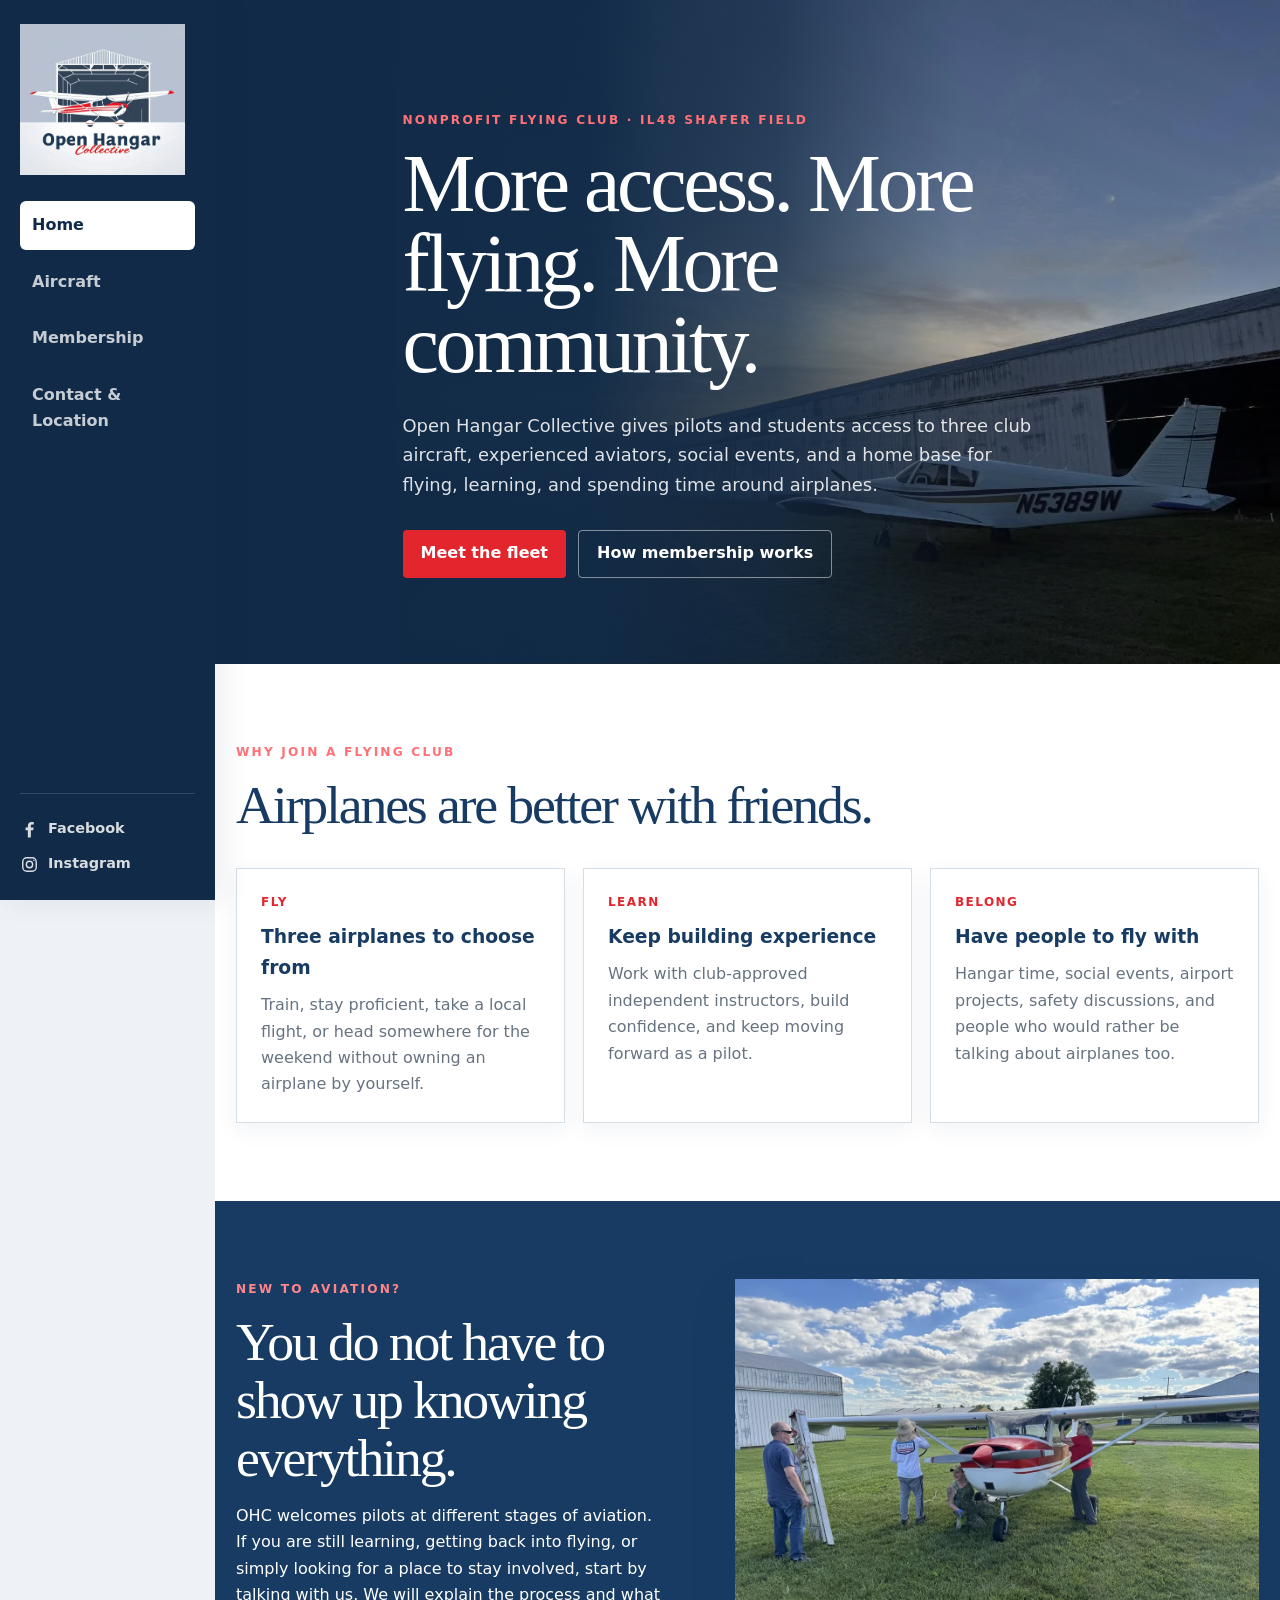
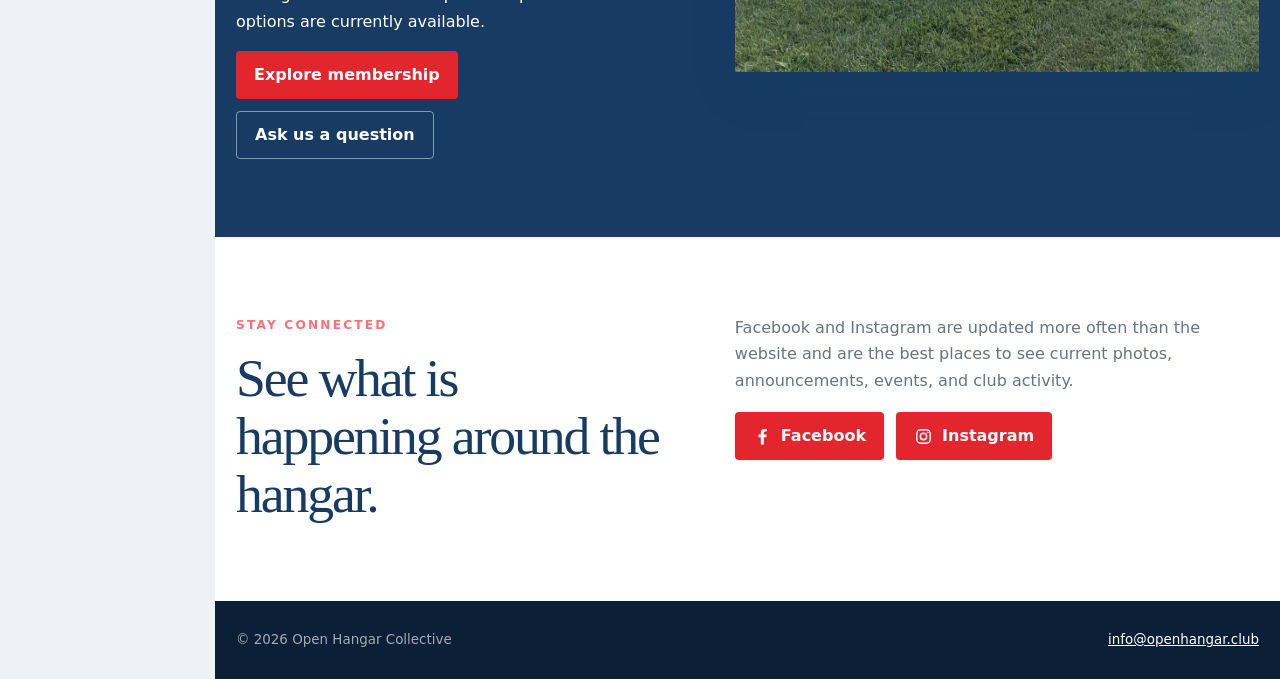
==== commit 4210e2cb: "Add files via upload" ====
--- a/index.html
+++ b/index.html
@@ -35,31 +35,44 @@
   <div class="wrap hero-content">
     <p class="kicker">Nonprofit flying club · IL48 Shafer Field</p>
     <h1>More access. More flying. More community.</h1>
-    <p class="hero-copy">Open Hangar Collective is a nonprofit, non-equity flying club serving the St. Louis Metro East. Members have access to three club aircraft, local aviation connections, social events, and a practical home base for flying and training.</p>
-    <div class="actions"><a class="button" href="https://join.openhangar.club">Start an application</a><a class="button alt" href="aircraft.html">Meet the fleet</a></div>
+    <p class="hero-copy">Open Hangar Collective gives pilots and students access to three club aircraft, experienced aviators, social events, and a home base for flying, learning, and spending time around airplanes.</p>
+    <div class="actions"><a class="button" href="aircraft.html">Meet the fleet</a><a class="button alt" href="membership.html">How membership works</a></div>
   </div>
 </section>
+
 <section class="white">
-  <div class="wrap grid-2">
-    <div><p class="label">Why join a flying club</p><h2>Aircraft access without owning alone.</h2></div>
-    <div class="body-copy">
-      <p class="large-copy">Membership offers a practical way to fly regularly, build experience, travel, or train without carrying the full cost and responsibility of individual aircraft ownership.</p>
-      <p>The club provides access to three aircraft, a scheduling platform, club-approved independent instructors, and a community of people who enjoy general aviation.</p>
-      <p>Current membership costs and aircraft rates are provided directly to prospective members. Email us or submit an application when you are ready to learn more.</p>
+  <div class="wrap">
+    <p class="label">Why join a flying club</p>
+    <h2>Airplanes are better with friends.</h2>
+    <div class="feature-grid">
+      <article class="feature"><div class="eyebrow">Fly</div><h3>Three airplanes to choose from</h3><p>Train, stay proficient, take a local flight, or head somewhere for the weekend without owning an airplane by yourself.</p></article>
+      <article class="feature"><div class="eyebrow">Learn</div><h3>Keep building experience</h3><p>Work with club-approved independent instructors, build confidence, and keep moving forward as a pilot.</p></article>
+      <article class="feature"><div class="eyebrow">Belong</div><h3>Have people to fly with</h3><p>Hangar time, social events, airport projects, safety discussions, and people who would rather be talking about airplanes too.</p></article>
     </div>
   </div>
 </section>
+
 <section class="navy">
   <div class="wrap grid-2">
     <div>
-      <p class="label">Around the hangar</p><h2>Flying is only part of it.</h2>
-      <p>Club life also includes social events, airport projects, aircraft care, safety discussions, and time around the hangar. Facebook and Instagram are the best places for current photos, announcements, and activity.</p>
+      <p class="label">New to aviation?</p><h2>You do not have to show up knowing everything.</h2>
+      <p>OHC welcomes pilots at different stages of aviation. If you are still learning, getting back into flying, or simply looking for a place to stay involved, start by talking with us. We will explain the process and what options are currently available.</p>
+      <div class="actions"><a class="button" href="membership.html">Explore membership</a><a class="button alt" href="contact.html">Ask us a question</a></div>
+    </div>
+    <div><img src="images/community.webp" alt="Open Hangar Collective members around a club aircraft" style="width:100%;aspect-ratio:4/3;object-fit:cover;box-shadow:var(--shadow)"></div>
+  </div>
+</section>
+
+<section class="white">
+  <div class="wrap grid-2">
+    <div><p class="label">Stay connected</p><h2>See what is happening around the hangar.</h2></div>
+    <div class="body-copy">
+      <p>Facebook and Instagram are updated more often than the website and are the best places to see current photos, announcements, events, and club activity.</p>
       <div class="actions">
         <a class="button" href="https://www.facebook.com/profile.php?id=61575660054627" rel="noopener"><svg class="icon fb-icon" viewBox="0 0 24 24" aria-hidden="true"><path d="M13.7 22v-9h3l.5-3.5h-3.5V7.3c0-1 .3-1.7 1.8-1.7h1.9V2.5c-.3 0-1.5-.1-2.8-.1-2.8 0-4.7 1.7-4.7 4.8v2.3H7v3.5h2.9v9h3.8Z"/></svg><span>Facebook</span></a>
-        <a class="button alt" href="https://www.instagram.com/openhangarcollective/" rel="noopener"><svg class="icon ig-icon" viewBox="0 0 24 24" aria-hidden="true"><rect x="3.5" y="3.5" width="17" height="17" rx="5"/><circle cx="12" cy="12" r="4"/><circle cx="17.6" cy="6.6" r="1" fill="currentColor" stroke="none"/></svg><span>Instagram</span></a>
+        <a class="button" href="https://www.instagram.com/openhangarcollective/" rel="noopener"><svg class="icon ig-icon" viewBox="0 0 24 24" aria-hidden="true"><rect x="3.5" y="3.5" width="17" height="17" rx="5"/><circle cx="12" cy="12" r="4"/><circle cx="17.6" cy="6.6" r="1" fill="currentColor" stroke="none"/></svg><span>Instagram</span></a>
       </div>
     </div>
-    <div><img src="images/community.webp" alt="Open Hangar Collective members around a club aircraft" style="width:100%;aspect-ratio:4/3;object-fit:cover;box-shadow:var(--shadow)"></div>
   </div>
 </section>
 </main>
--- a/styles.css
+++ b/styles.css
@@ -2,7 +2,7 @@
 :root{
   --navy:#173b63;--navy-dark:#102a47;--red:#e3262e;--red-dark:#bc1720;
   --paper:#eef2f6;--white:#fff;--ink:#2f3b48;--muted:#677381;--line:#d5dde5;
-  --shadow:0 18px 44px rgba(23,59,99,.13);--rail:215px;
+  --soft-blue:#eaf2f8;--shadow:0 18px 44px rgba(23,59,99,.13);--rail:215px;
 }
 *{box-sizing:border-box}
 html{scroll-behavior:smooth}
@@ -24,9 +24,8 @@
 .social-mini{display:flex;align-items:center;gap:9px;text-decoration:none;color:rgba(255,255,255,.84);font-weight:740;font-size:.9rem}
 .social-mini:hover{color:white}
 .icon{width:19px;height:19px;flex:0 0 auto}
-.fb-icon{fill:currentColor}
-.ig-icon{fill:none;stroke:currentColor;stroke-width:1.8}
-.page-header{background:var(--navy);color:white;padding:18px 0}
+.fb-icon{fill:currentColor}.ig-icon{fill:none;stroke:currentColor;stroke-width:1.8}
+.page-header{background:linear-gradient(135deg,var(--navy-dark),var(--navy));color:white;padding:24px 0}
 .page-header .wrap{display:flex;justify-content:space-between;align-items:center;gap:20px}
 .page-header strong{font-size:.92rem;letter-spacing:.08em;text-transform:uppercase}
 .page-header a{color:white;text-decoration:none;font-weight:760}
@@ -43,42 +42,44 @@
 .button.alt{background:transparent;border:1px solid rgba(255,255,255,.48)}
 .button.alt:hover{background:rgba(255,255,255,.1)}
 section{padding:78px 0}
-.white{background:white}
-.navy{background:var(--navy);color:white}
-.navy h2{color:white}.navy .label{color:#ff858a}
+.white{background:white}.soft{background:var(--soft-blue)}.paper{background:var(--paper)}
+.navy{background:var(--navy);color:white}.navy h2{color:white}.navy .label{color:#ff858a}
 .grid-2{display:grid;grid-template-columns:.9fr 1.1fr;gap:70px;align-items:start}
-.body-copy{color:var(--muted)}
-.body-copy p{margin:0 0 18px}
-.large-copy{color:var(--ink);font-size:1.22rem}
-.card-grid{display:grid;grid-template-columns:repeat(3,1fr);gap:20px;margin-top:38px}
-.card{background:white;border:1px solid var(--line);box-shadow:0 7px 22px rgba(23,59,99,.06);overflow:hidden}
-.card-photo{aspect-ratio:4/3;overflow:hidden;background:#dfe6ec}
-.card-photo img{width:100%;height:100%;object-fit:cover}
-.card-body{padding:24px}
-.card h3{margin:0 0 5px;color:var(--navy);font-size:1.18rem}
-.card p{margin:0;color:var(--muted)}
+.body-copy{color:var(--muted)}.body-copy p{margin:0 0 18px}.large-copy{color:var(--ink);font-size:1.22rem}
+.feature-grid{display:grid;grid-template-columns:repeat(3,1fr);gap:18px;margin-top:34px}
+.feature{padding:24px;background:white;border:1px solid var(--line);box-shadow:0 7px 22px rgba(23,59,99,.06)}
+.feature h3{margin:0 0 8px;color:var(--navy)}.feature p{margin:0;color:var(--muted)}
+.feature .eyebrow{font-size:.75rem;color:var(--red);font-weight:900;letter-spacing:.12em;text-transform:uppercase;margin-bottom:10px}
+.aircraft-list{display:grid;gap:28px;margin-top:34px}
+.aircraft-panel{display:grid;grid-template-columns:minmax(0,1.05fr) minmax(330px,.95fr);overflow:hidden;background:white;border:1px solid rgba(255,255,255,.12);box-shadow:var(--shadow)}
+.aircraft-panel:nth-child(even){background:var(--navy-dark);color:white}
+.aircraft-panel img{width:100%;height:100%;min-height:340px;object-fit:cover}
+.aircraft-content{padding:30px}
+.aircraft-content h2{font-size:clamp(2rem,3.5vw,3rem)}
+.aircraft-panel:nth-child(even) h2,.aircraft-panel:nth-child(even) h3{color:white}
+.aircraft-panel:nth-child(even) .info-list li{color:rgba(255,255,255,.74)}
+.aircraft-content h3{margin:10px 0;color:var(--navy)}
 .tag-row{display:flex;flex-wrap:wrap;gap:8px;margin-top:15px}
 .tag{padding:5px 9px;border-radius:999px;background:#edf3f8;color:var(--navy);font-size:.78rem;font-weight:780}
-.aircraft-detail{display:grid;grid-template-columns:minmax(0,1.05fr) minmax(320px,.95fr);gap:42px;align-items:center;padding:34px 0;border-bottom:1px solid var(--line)}
-.aircraft-detail:last-child{border-bottom:0}
-.aircraft-detail img{width:100%;aspect-ratio:4/3;object-fit:cover;border-radius:3px;box-shadow:var(--shadow)}
-.aircraft-detail h2{font-size:clamp(2rem,3.5vw,3rem)}
-.aircraft-detail h3{margin:10px 0 10px;color:var(--navy)}
+.aircraft-panel:nth-child(even) .tag{background:rgba(255,255,255,.12);color:white}
 .info-list{display:grid;gap:10px;margin:20px 0 0;padding:0;list-style:none}
 .info-list li{padding-left:18px;position:relative;color:var(--muted)}
 .info-list li::before{content:"";position:absolute;left:0;top:.7em;width:7px;height:7px;border-radius:50%;background:var(--red)}
+.photo-note{margin-top:28px;padding:18px 20px;border-left:4px solid var(--red);background:white;color:var(--muted)}
+.community-banner{display:grid;grid-template-columns:1.05fr .95fr;gap:0;background:var(--navy);color:white;overflow:hidden;box-shadow:var(--shadow)}
+.community-banner img{width:100%;height:100%;min-height:340px;object-fit:cover}
+.community-copy{padding:34px}.community-copy h2{color:white}.community-copy p{color:rgba(255,255,255,.76)}
 .steps{display:grid;grid-template-columns:repeat(2,1fr);gap:16px;margin-top:34px}
 .step{background:white;border:1px solid var(--line);padding:24px}
 .step-number{color:var(--red);font:italic 1rem Georgia,serif}
-.step h3{margin:20px 0 7px;color:var(--navy)}
-.step p{margin:0;color:var(--muted)}
+.step h3{margin:20px 0 7px;color:var(--navy)}.step p{margin:0;color:var(--muted)}
 .faq-list{margin-top:30px;border-top:1px solid var(--line)}
 details{border-bottom:1px solid var(--line)}
 summary{position:relative;padding:21px 42px 21px 0;color:var(--navy);font-weight:840;cursor:pointer;list-style:none}
 summary::-webkit-details-marker{display:none}
 summary::after{content:"+";position:absolute;right:5px;top:16px;color:var(--red);font:400 1.55rem Georgia,serif}
 details[open] summary::after{content:"−"}
-details p{max-width:760px;margin:-5px 0 22px;color:var(--muted)}
+details p{max-width:780px;margin:-5px 0 22px;color:var(--muted)}
 .social-cards{display:grid;grid-template-columns:repeat(2,minmax(0,1fr));gap:18px;margin-top:30px}
 .social-card{display:flex;align-items:center;gap:16px;padding:22px;background:white;border:1px solid var(--line);text-decoration:none;box-shadow:0 7px 22px rgba(23,59,99,.06)}
 .social-card .social-logo{width:48px;height:48px;border-radius:12px;display:grid;place-items:center;color:white;flex:0 0 auto}
@@ -89,36 +90,24 @@
 .map-wrap{overflow:hidden;border:1px solid var(--line);background:white;box-shadow:var(--shadow)}
 .map-wrap iframe{display:block;width:100%;height:430px;border:0}
 .map-meta{display:flex;justify-content:space-between;gap:24px;align-items:center;padding:18px 20px}
-.map-meta strong{color:var(--navy)}
-.map-meta a{color:var(--navy);font-weight:800}
-.contact-box{padding:28px;background:var(--navy-dark);color:white}
-.contact-box a{color:white;font-weight:850}
-.contact-box p{color:rgba(255,255,255,.75)}
+.map-meta strong{color:var(--navy)}.map-meta a{color:var(--navy);font-weight:800}
+.contact-box{padding:28px;background:var(--navy-dark);color:white}.contact-box a{color:white;font-weight:850}.contact-box p{color:rgba(255,255,255,.75)}
 .bottom-nav{display:none;position:fixed;z-index:100;left:0;right:0;bottom:0;height:66px;background:rgba(16,42,71,.98);border-top:1px solid rgba(255,255,255,.12);grid-template-columns:repeat(4,1fr)}
 .bottom-nav a{color:rgba(255,255,255,.72);text-decoration:none;display:flex;flex-direction:column;align-items:center;justify-content:center;gap:2px;font-size:.72rem;font-weight:760}
-.bottom-nav a.current{color:white;background:rgba(255,255,255,.08)}
-.bottom-nav svg{width:21px;height:21px}
+.bottom-nav a.current{color:white;background:rgba(255,255,255,.08)}.bottom-nav svg{width:21px;height:21px}
 footer{padding:28px 0;background:#0b2037;color:rgba(255,255,255,.62);font-size:.84rem}
-.footer-inner{display:flex;justify-content:space-between;gap:20px}
-.footer-inner a{color:white}
+.footer-inner{display:flex;justify-content:space-between;gap:20px}.footer-inner a{color:white}
 @media(max-width:900px){
-  :root{--rail:0px}
-  .page-shell{padding-left:0;padding-bottom:66px}
-  .side-nav{display:none}
-  .bottom-nav{display:grid}
+  :root{--rail:0px}.page-shell{padding-left:0;padding-bottom:66px}.side-nav{display:none}.bottom-nav{display:grid}
   .hero{min-height:760px;padding:100px 0 320px;background-image:linear-gradient(180deg,rgba(16,42,71,1) 0%,rgba(16,42,71,.98) 45%,rgba(16,42,71,.78) 58%,rgba(16,42,71,.2) 75%,rgba(16,42,71,0) 100%),url("images/hero.webp");background-position:center top,center bottom;background-size:100% 100%,100% auto}
-  .grid-2,.aircraft-detail{grid-template-columns:1fr;gap:34px}
-  .card-grid,.steps,.social-cards{grid-template-columns:1fr}
-  .footer-inner{display:block}
-  .footer-inner div+div{margin-top:7px}
+  .grid-2,.aircraft-panel,.community-banner{grid-template-columns:1fr}.feature-grid,.steps,.social-cards{grid-template-columns:1fr}
+  .aircraft-panel:nth-child(even) .aircraft-content{order:2}
+  .aircraft-panel:nth-child(even) img{order:1}
+  .footer-inner{display:block}.footer-inner div+div{margin-top:7px}
 }
 @media(max-width:560px){
-  .wrap{width:min(100% - 28px,1120px)}
-  h1{font-size:clamp(2.7rem,14vw,4rem)}
-  section{padding:62px 0}
-  .hero{padding-top:88px}
-  .page-header .wrap{display:block}
-  .page-header a{display:inline-block;margin-top:6px}
-  .map-meta{display:block}
-  .map-meta a{display:inline-block;margin-top:8px}
+  .wrap{width:min(100% - 28px,1120px)}h1{font-size:clamp(2.7rem,14vw,4rem)}section{padding:62px 0}
+  .hero{padding-top:88px}.page-header .wrap{display:block}.page-header a{display:inline-block;margin-top:6px}
+  .map-meta{display:block}.map-meta a{display:inline-block;margin-top:8px}
+  .aircraft-content,.community-copy{padding:24px}
 }
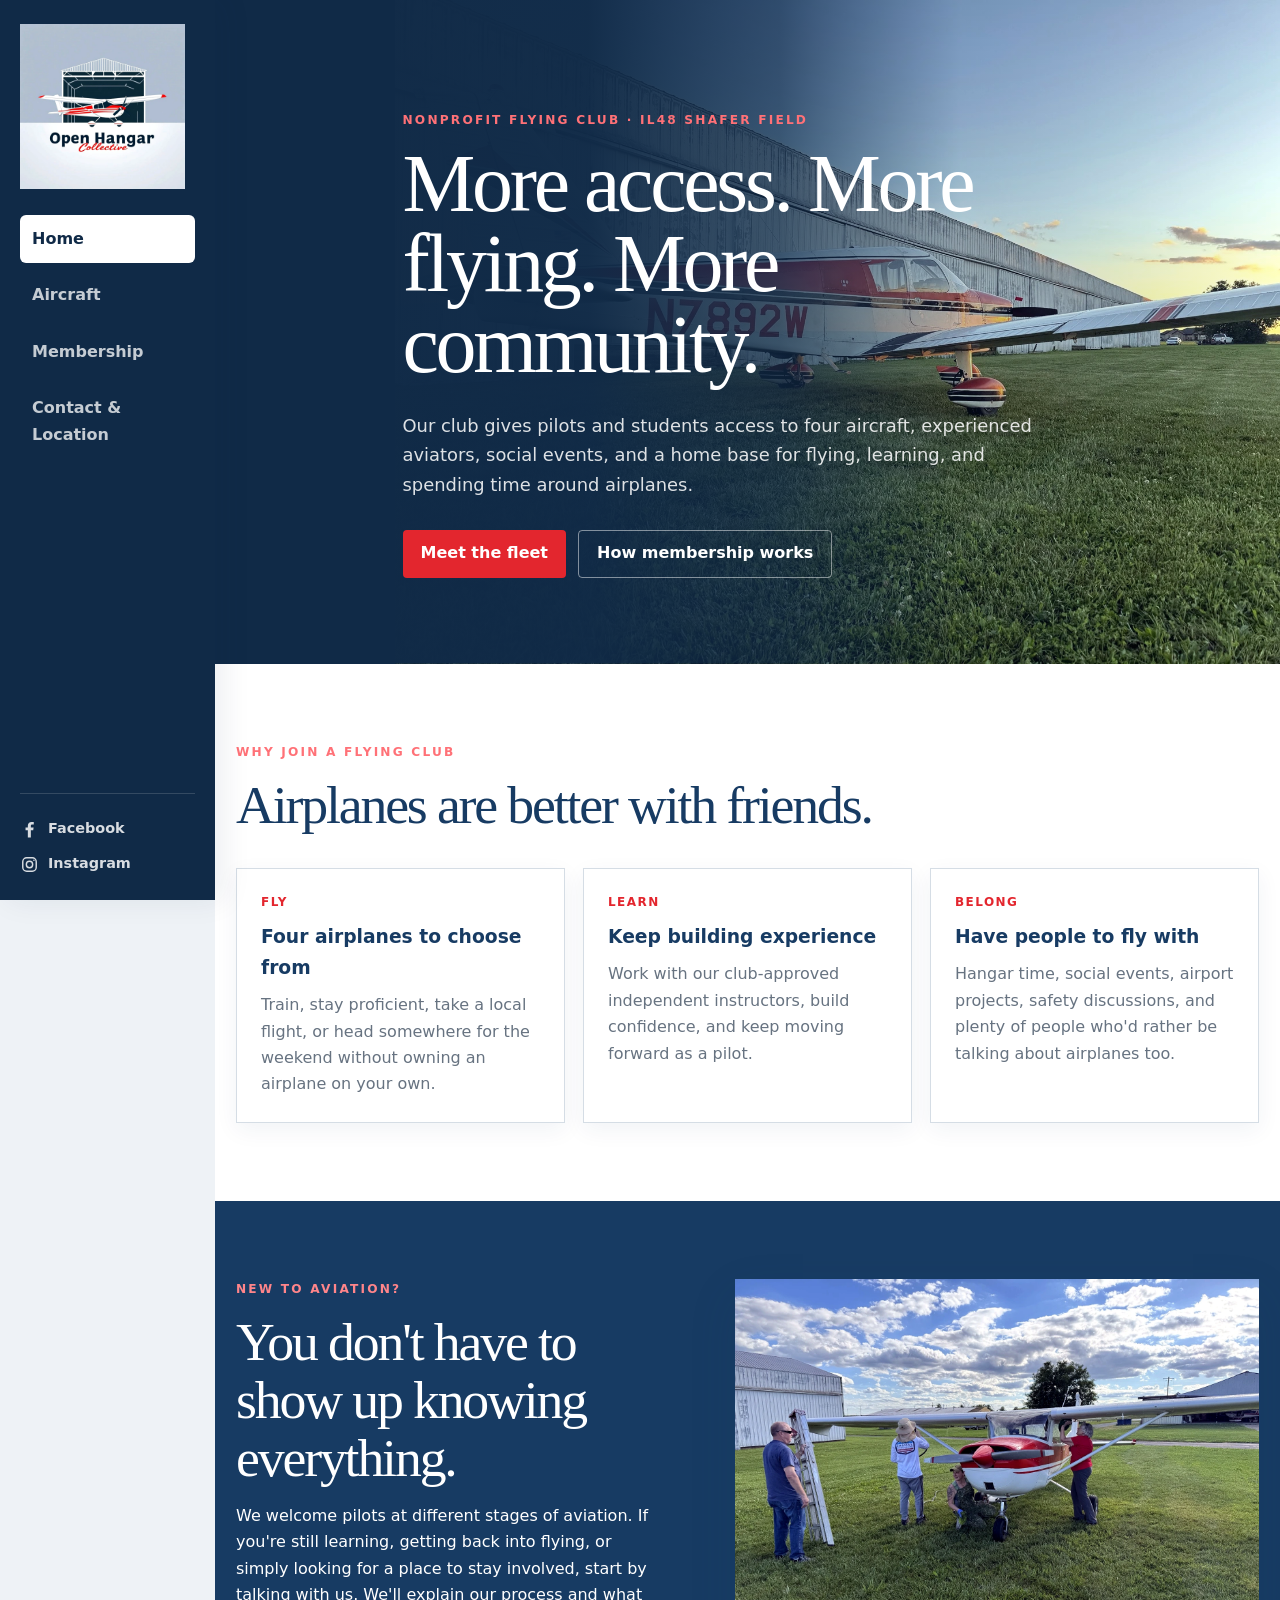
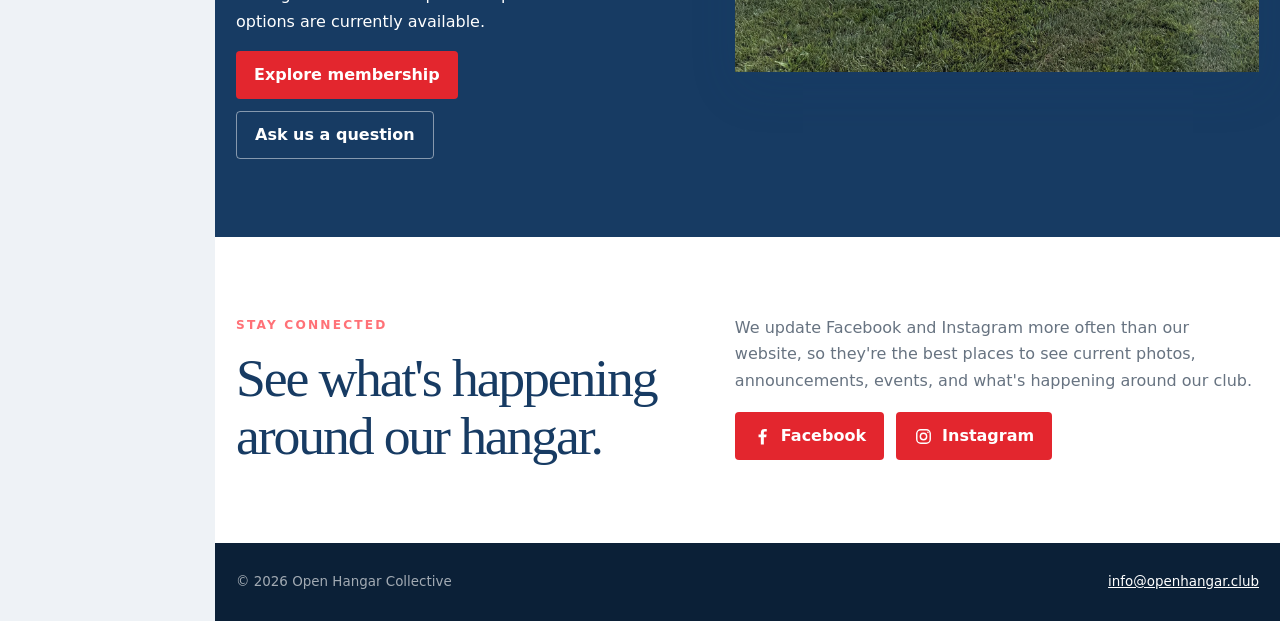
==== commit cc3b2ce0: "Add files via upload" ====
--- a/index.html
+++ b/index.html
@@ -35,7 +35,7 @@
   <div class="wrap hero-content">
     <p class="kicker">Nonprofit flying club · IL48 Shafer Field</p>
     <h1>More access. More flying. More community.</h1>
-    <p class="hero-copy">Open Hangar Collective gives pilots and students access to three club aircraft, experienced aviators, social events, and a home base for flying, learning, and spending time around airplanes.</p>
+    <p class="hero-copy">Our club gives pilots and students access to four aircraft, experienced aviators, social events, and a home base for flying, learning, and spending time around airplanes.</p>
     <div class="actions"><a class="button" href="aircraft.html">Meet the fleet</a><a class="button alt" href="membership.html">How membership works</a></div>
   </div>
 </section>
@@ -45,9 +45,9 @@
     <p class="label">Why join a flying club</p>
     <h2>Airplanes are better with friends.</h2>
     <div class="feature-grid">
-      <article class="feature"><div class="eyebrow">Fly</div><h3>Three airplanes to choose from</h3><p>Train, stay proficient, take a local flight, or head somewhere for the weekend without owning an airplane by yourself.</p></article>
-      <article class="feature"><div class="eyebrow">Learn</div><h3>Keep building experience</h3><p>Work with club-approved independent instructors, build confidence, and keep moving forward as a pilot.</p></article>
-      <article class="feature"><div class="eyebrow">Belong</div><h3>Have people to fly with</h3><p>Hangar time, social events, airport projects, safety discussions, and people who would rather be talking about airplanes too.</p></article>
+      <article class="feature"><div class="eyebrow">Fly</div><h3>Four airplanes to choose from</h3><p>Train, stay proficient, take a local flight, or head somewhere for the weekend without owning an airplane on your own.</p></article>
+      <article class="feature"><div class="eyebrow">Learn</div><h3>Keep building experience</h3><p>Work with our club-approved independent instructors, build confidence, and keep moving forward as a pilot.</p></article>
+      <article class="feature"><div class="eyebrow">Belong</div><h3>Have people to fly with</h3><p>Hangar time, social events, airport projects, safety discussions, and plenty of people who'd rather be talking about airplanes too.</p></article>
     </div>
   </div>
 </section>
@@ -55,8 +55,8 @@
 <section class="navy">
   <div class="wrap grid-2">
     <div>
-      <p class="label">New to aviation?</p><h2>You do not have to show up knowing everything.</h2>
-      <p>OHC welcomes pilots at different stages of aviation. If you are still learning, getting back into flying, or simply looking for a place to stay involved, start by talking with us. We will explain the process and what options are currently available.</p>
+      <p class="label">New to aviation?</p><h2>You don't have to show up knowing everything.</h2>
+      <p>We welcome pilots at different stages of aviation. If you're still learning, getting back into flying, or simply looking for a place to stay involved, start by talking with us. We'll explain our process and what options are currently available.</p>
       <div class="actions"><a class="button" href="membership.html">Explore membership</a><a class="button alt" href="contact.html">Ask us a question</a></div>
     </div>
     <div><img src="images/community.webp" alt="Open Hangar Collective members around a club aircraft" style="width:100%;aspect-ratio:4/3;object-fit:cover;box-shadow:var(--shadow)"></div>
@@ -65,9 +65,9 @@
 
 <section class="white">
   <div class="wrap grid-2">
-    <div><p class="label">Stay connected</p><h2>See what is happening around the hangar.</h2></div>
+    <div><p class="label">Stay connected</p><h2>See what's happening around our hangar.</h2></div>
     <div class="body-copy">
-      <p>Facebook and Instagram are updated more often than the website and are the best places to see current photos, announcements, events, and club activity.</p>
+      <p>We update Facebook and Instagram more often than our website, so they're the best places to see current photos, announcements, events, and what's happening around our club.</p>
       <div class="actions">
         <a class="button" href="https://www.facebook.com/profile.php?id=61575660054627" rel="noopener"><svg class="icon fb-icon" viewBox="0 0 24 24" aria-hidden="true"><path d="M13.7 22v-9h3l.5-3.5h-3.5V7.3c0-1 .3-1.7 1.8-1.7h1.9V2.5c-.3 0-1.5-.1-2.8-.1-2.8 0-4.7 1.7-4.7 4.8v2.3H7v3.5h2.9v9h3.8Z"/></svg><span>Facebook</span></a>
         <a class="button" href="https://www.instagram.com/openhangarcollective/" rel="noopener"><svg class="icon ig-icon" viewBox="0 0 24 24" aria-hidden="true"><rect x="3.5" y="3.5" width="17" height="17" rx="5"/><circle cx="12" cy="12" r="4"/><circle cx="17.6" cy="6.6" r="1" fill="currentColor" stroke="none"/></svg><span>Instagram</span></a>
--- a/styles.css
+++ b/styles.css
@@ -50,22 +50,28 @@
 .feature{padding:24px;background:white;border:1px solid var(--line);box-shadow:0 7px 22px rgba(23,59,99,.06)}
 .feature h3{margin:0 0 8px;color:var(--navy)}.feature p{margin:0;color:var(--muted)}
 .feature .eyebrow{font-size:.75rem;color:var(--red);font-weight:900;letter-spacing:.12em;text-transform:uppercase;margin-bottom:10px}
-.aircraft-list{display:grid;gap:28px;margin-top:34px}
-.aircraft-panel{display:grid;grid-template-columns:minmax(0,1.05fr) minmax(330px,.95fr);overflow:hidden;background:white;border:1px solid rgba(255,255,255,.12);box-shadow:var(--shadow)}
-.aircraft-panel:nth-child(even){background:var(--navy-dark);color:white}
+.aircraft-page-hero{padding:62px 0 52px;background:linear-gradient(135deg,var(--navy-dark),var(--navy));color:white}
+.aircraft-page-hero h1{max-width:820px;font-size:clamp(2.6rem,5vw,4.5rem)}
+.aircraft-page-hero p{max-width:720px;margin:18px 0 0;color:rgba(255,255,255,.78);font-size:1.06rem}
+.aircraft-list{display:grid;gap:30px;margin-top:34px}
+.aircraft-panel{display:grid;grid-template-columns:minmax(0,1.05fr) minmax(330px,.95fr);overflow:hidden;background:white;border:1px solid var(--line);border-radius:8px;box-shadow:var(--shadow)}
 .aircraft-panel img{width:100%;height:100%;min-height:340px;object-fit:cover}
-.aircraft-content{padding:30px}
+.aircraft-content{padding:32px}
 .aircraft-content h2{font-size:clamp(2rem,3.5vw,3rem)}
-.aircraft-panel:nth-child(even) h2,.aircraft-panel:nth-child(even) h3{color:white}
-.aircraft-panel:nth-child(even) .info-list li{color:rgba(255,255,255,.74)}
 .aircraft-content h3{margin:10px 0;color:var(--navy)}
+.aircraft-panel.accent{background:var(--navy-dark);color:white;border-color:rgba(255,255,255,.08)}
+.aircraft-panel.accent h2,.aircraft-panel.accent h3{color:white}
+.aircraft-panel.accent .info-list li{color:rgba(255,255,255,.76)}
 .tag-row{display:flex;flex-wrap:wrap;gap:8px;margin-top:15px}
 .tag{padding:5px 9px;border-radius:999px;background:#edf3f8;color:var(--navy);font-size:.78rem;font-weight:780}
-.aircraft-panel:nth-child(even) .tag{background:rgba(255,255,255,.12);color:white}
+.aircraft-panel.accent .tag{background:rgba(255,255,255,.12);color:white}
 .info-list{display:grid;gap:10px;margin:20px 0 0;padding:0;list-style:none}
 .info-list li{padding-left:18px;position:relative;color:var(--muted)}
 .info-list li::before{content:"";position:absolute;left:0;top:.7em;width:7px;height:7px;border-radius:50%;background:var(--red)}
-.photo-note{margin-top:28px;padding:18px 20px;border-left:4px solid var(--red);background:white;color:var(--muted)}
+.aircraft-cta{margin-top:34px;padding:28px;border-radius:8px;background:var(--navy);color:white;display:flex;justify-content:space-between;gap:28px;align-items:center}
+.aircraft-cta h2{color:white;font-size:clamp(1.8rem,3vw,2.5rem)}
+.aircraft-cta p{margin:8px 0 0;color:rgba(255,255,255,.75)}
+.aircraft-cta .actions{flex:0 0 auto}
 .community-banner{display:grid;grid-template-columns:1.05fr .95fr;gap:0;background:var(--navy);color:white;overflow:hidden;box-shadow:var(--shadow)}
 .community-banner img{width:100%;height:100%;min-height:340px;object-fit:cover}
 .community-copy{padding:34px}.community-copy h2{color:white}.community-copy p{color:rgba(255,255,255,.76)}
@@ -101,8 +107,14 @@
   :root{--rail:0px}.page-shell{padding-left:0;padding-bottom:66px}.side-nav{display:none}.bottom-nav{display:grid}
   .hero{min-height:760px;padding:100px 0 320px;background-image:linear-gradient(180deg,rgba(16,42,71,1) 0%,rgba(16,42,71,.98) 45%,rgba(16,42,71,.78) 58%,rgba(16,42,71,.2) 75%,rgba(16,42,71,0) 100%),url("images/hero.webp");background-position:center top,center bottom;background-size:100% 100%,100% auto}
   .grid-2,.aircraft-panel,.community-banner{grid-template-columns:1fr}.feature-grid,.steps,.social-cards{grid-template-columns:1fr}
-  .aircraft-panel:nth-child(even) .aircraft-content{order:2}
-  .aircraft-panel:nth-child(even) img{order:1}
+  .aircraft-panel img{order:1;min-height:0;aspect-ratio:4/3}
+  .aircraft-panel .aircraft-content{order:2}
+  .aircraft-panel.accent{background:white;color:var(--ink)}
+  .aircraft-panel.accent h2,.aircraft-panel.accent h3{color:var(--navy)}
+  .aircraft-panel.accent .info-list li{color:var(--muted)}
+  .aircraft-panel.accent .tag{background:#edf3f8;color:var(--navy)}
+  .aircraft-cta{display:block}
+  .aircraft-cta .actions{margin-top:18px}
   .footer-inner{display:block}.footer-inner div+div{margin-top:7px}
 }
 @media(max-width:560px){
@@ -111,3 +123,121 @@
   .map-meta{display:block}.map-meta a{display:inline-block;margin-top:8px}
   .aircraft-content,.community-copy{padding:24px}
 }
+
+
+/* Gallery update */
+.aircraft-list-gallery{gap:34px}
+.gallery-panel{grid-template-columns:minmax(0,1.05fr) minmax(320px,.95fr)}
+.aircraft-media{padding:20px;display:grid;gap:14px;background:linear-gradient(180deg,#f6f9fc,#edf3f8)}
+.aircraft-panel.accent .aircraft-media{background:rgba(255,255,255,.06)}
+.lead-photo,.thumb-grid a{display:block;border-radius:8px;overflow:hidden;box-shadow:0 8px 20px rgba(16,42,71,.12);background:#dbe5ee}
+.lead-photo img{width:100%;aspect-ratio:4/3;object-fit:cover}
+.thumb-grid{display:grid;gap:14px}
+.thumb-grid.two-up{grid-template-columns:repeat(2,minmax(0,1fr))}
+.thumb-grid img{width:100%;aspect-ratio:4/3;object-fit:cover}
+.lead-photo:hover img,.thumb-grid a:hover img{transform:scale(1.02)}
+.lead-photo img,.thumb-grid img{transition:transform .22s ease}
+.gallery-panel .aircraft-content{display:flex;flex-direction:column;justify-content:center}
+.gallery-panel .aircraft-content h2{margin-top:0}
+@media(max-width:900px){
+  .gallery-panel{grid-template-columns:1fr}
+  .aircraft-media{padding:16px}
+  .thumb-grid.two-up{grid-template-columns:1fr 1fr}
+}
+@media(max-width:560px){
+  .aircraft-media{padding:14px}
+  .thumb-grid.two-up{grid-template-columns:1fr}
+}
+
+
+/* Ground Crew membership */
+.membership-types{
+  display:grid;
+  grid-template-columns:.8fr 1.2fr;
+  gap:22px;
+  margin-top:34px;
+}
+.membership-type{
+  padding:28px;
+  border:1px solid var(--line);
+  border-radius:8px;
+  background:var(--soft-blue);
+}
+.membership-type h3{
+  margin:4px 0 12px;
+  color:var(--navy);
+  font-size:1.35rem;
+}
+.membership-type p{
+  margin:0 0 14px;
+  color:var(--muted);
+}
+.membership-type-kicker{
+  color:var(--red) !important;
+  font-size:.75rem;
+  font-weight:900;
+  letter-spacing:.14em;
+  text-transform:uppercase;
+}
+.ground-crew-card{
+  background:var(--navy-dark);
+  color:white;
+  border-color:transparent;
+}
+.ground-crew-card h3{color:white}
+.ground-crew-card p{color:rgba(255,255,255,.78)}
+.ground-crew-list{
+  margin:18px 0 20px;
+  padding:0;
+  list-style:none;
+  display:grid;
+  gap:10px;
+}
+.ground-crew-list li{
+  position:relative;
+  padding-left:22px;
+  color:rgba(255,255,255,.84);
+}
+.ground-crew-list li::before{
+  content:"✓";
+  position:absolute;
+  left:0;
+  color:#ff858a;
+  font-weight:900;
+}
+.ground-crew-note{
+  padding-top:16px;
+  border-top:1px solid rgba(255,255,255,.16);
+  font-size:.92rem;
+}
+.ground-crew-button{margin-top:4px}
+.text-link{
+  color:var(--navy);
+  font-weight:800;
+}
+@media(max-width:900px){
+  .membership-types{grid-template-columns:1fr}
+}
+
+
+/* Membership hierarchy refinement */
+.flying-member-card{
+  background:var(--navy-dark);
+  color:white;
+  border-color:transparent;
+}
+.flying-member-card h3{color:white}
+.flying-member-card p{color:rgba(255,255,255,.82)}
+.flying-member-card .membership-type-kicker{color:#ff858a !important}
+.flying-member-card .text-link{color:white}
+.ground-crew-card{
+  background:var(--soft-blue);
+  color:var(--ink);
+  border-color:var(--line);
+}
+.ground-crew-card h3{color:var(--navy)}
+.ground-crew-card p{color:var(--muted)}
+.ground-crew-card .membership-type-kicker{color:var(--red) !important}
+.ground-crew-card .ground-crew-list li{color:var(--muted)}
+.ground-crew-card .ground-crew-list li::before{color:var(--red)}
+.ground-crew-card .ground-crew-note{border-top:1px solid var(--line)}
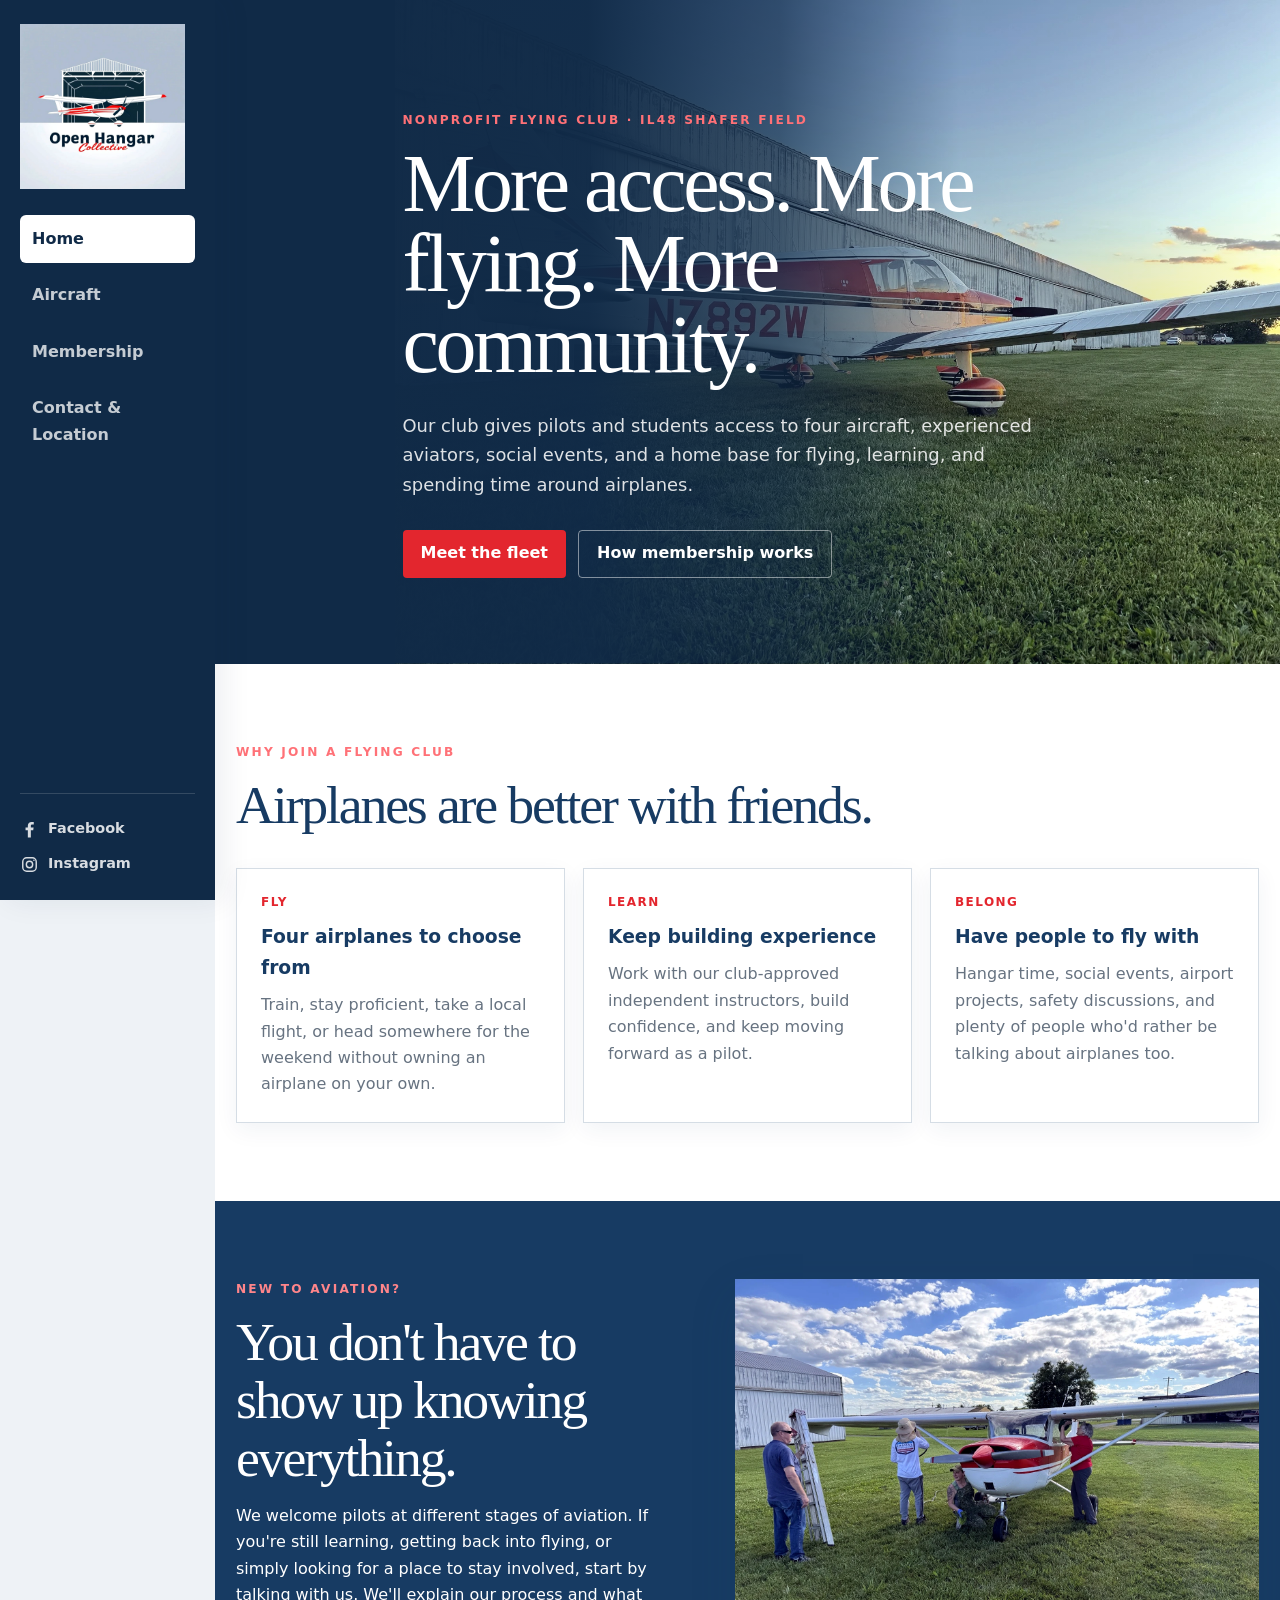
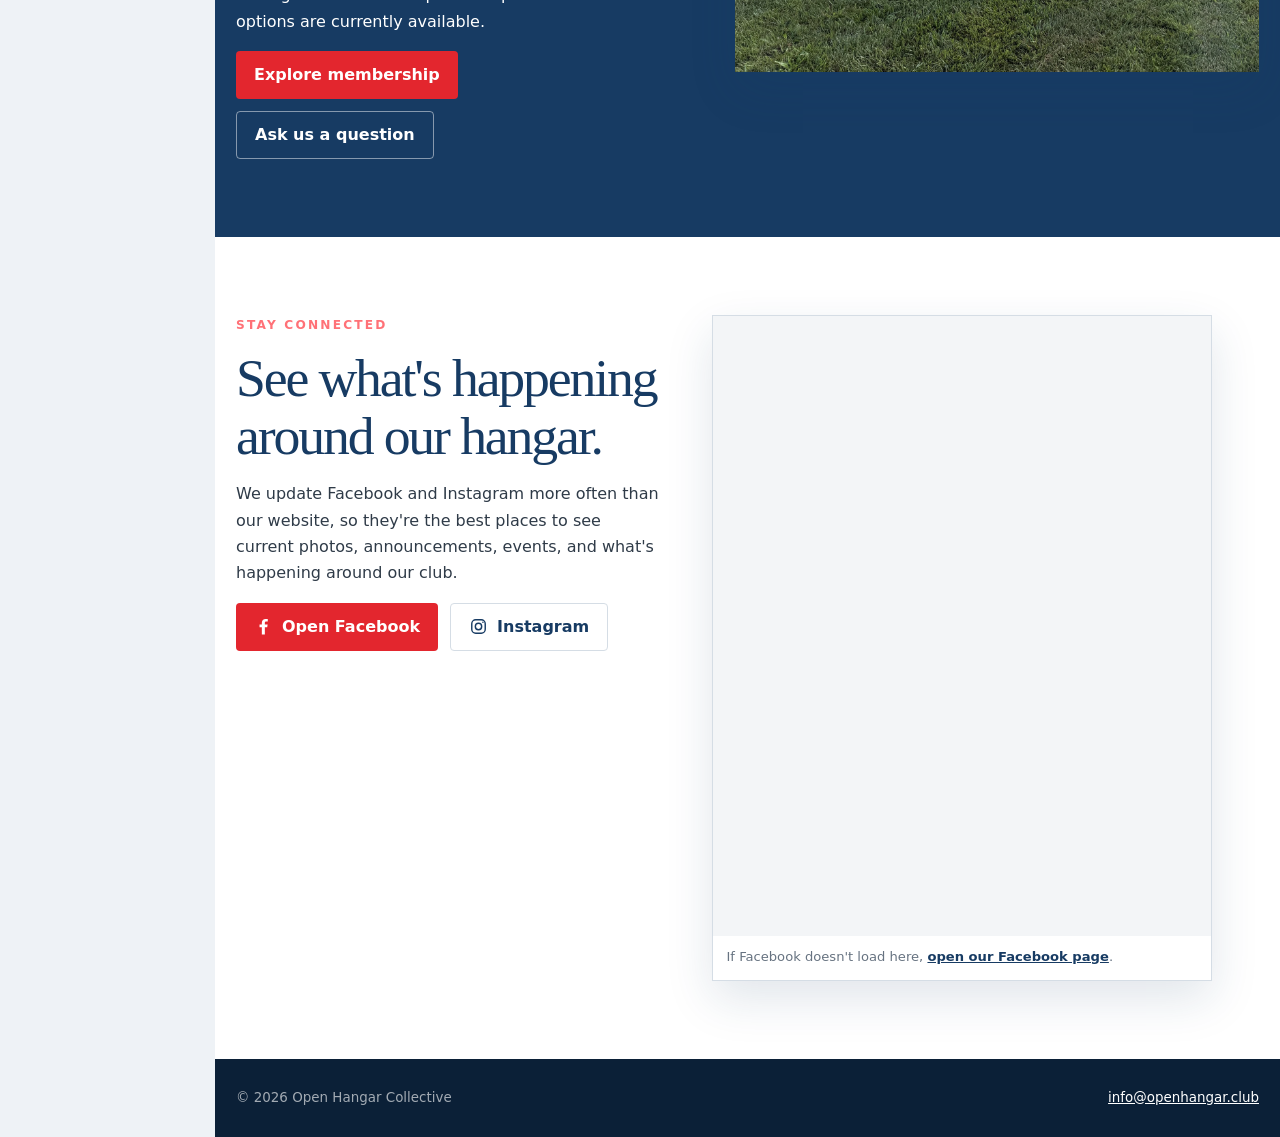
==== commit fe35fdad: "Add files via upload" ====
--- a/index.html
+++ b/index.html
@@ -63,15 +63,31 @@
   </div>
 </section>
 
-<section class="white">
-  <div class="wrap grid-2">
-    <div><p class="label">Stay connected</p><h2>See what's happening around our hangar.</h2></div>
-    <div class="body-copy">
+<section class="white social-feed-section">
+  <div class="wrap social-feed-grid">
+    <div class="social-feed-copy">
+      <p class="label">Stay connected</p>
+      <h2>See what's happening around our hangar.</h2>
       <p>We update Facebook and Instagram more often than our website, so they're the best places to see current photos, announcements, events, and what's happening around our club.</p>
       <div class="actions">
-        <a class="button" href="https://www.facebook.com/profile.php?id=61575660054627" rel="noopener"><svg class="icon fb-icon" viewBox="0 0 24 24" aria-hidden="true"><path d="M13.7 22v-9h3l.5-3.5h-3.5V7.3c0-1 .3-1.7 1.8-1.7h1.9V2.5c-.3 0-1.5-.1-2.8-.1-2.8 0-4.7 1.7-4.7 4.8v2.3H7v3.5h2.9v9h3.8Z"/></svg><span>Facebook</span></a>
-        <a class="button" href="https://www.instagram.com/openhangarcollective/" rel="noopener"><svg class="icon ig-icon" viewBox="0 0 24 24" aria-hidden="true"><rect x="3.5" y="3.5" width="17" height="17" rx="5"/><circle cx="12" cy="12" r="4"/><circle cx="17.6" cy="6.6" r="1" fill="currentColor" stroke="none"/></svg><span>Instagram</span></a>
+        <a class="button" href="https://www.facebook.com/profile.php?id=61575660054627" rel="noopener"><svg class="icon fb-icon" viewBox="0 0 24 24" aria-hidden="true"><path d="M13.7 22v-9h3l.5-3.5h-3.5V7.3c0-1 .3-1.7 1.8-1.7h1.9V2.5c-.3 0-1.5-.1-2.8-.1-2.8 0-4.7 1.7-4.7 4.8v2.3H7v3.5h2.9v9h3.8Z"/></svg><span>Open Facebook</span></a>
+        <a class="button alt-social" href="https://www.instagram.com/openhangarcollective/" rel="noopener"><svg class="icon ig-icon" viewBox="0 0 24 24" aria-hidden="true"><rect x="3.5" y="3.5" width="17" height="17" rx="5"/><circle cx="12" cy="12" r="4"/><circle cx="17.6" cy="6.6" r="1" fill="currentColor" stroke="none"/></svg><span>Instagram</span></a>
       </div>
+    </div>
+    <div class="facebook-frame">
+      <iframe
+        title="Open Hangar Collective Facebook timeline"
+        src="https://www.facebook.com/plugins/page.php?href=https%3A%2F%2Fwww.facebook.com%2Fprofile.php%3Fid%3D61575660054627&tabs=timeline&width=500&height=620&small_header=false&adapt_container_width=true&hide_cover=false&show_facepile=false"
+        width="500"
+        height="620"
+        style="border:none;overflow:hidden"
+        scrolling="no"
+        frameborder="0"
+        allowfullscreen="true"
+        allow="autoplay; clipboard-write; encrypted-media; picture-in-picture; web-share"
+        loading="lazy">
+      </iframe>
+      <p class="facebook-fallback">If Facebook doesn't load here, <a href="https://www.facebook.com/profile.php?id=61575660054627" rel="noopener">open our Facebook page</a>.</p>
     </div>
   </div>
 </section>
--- a/styles.css
+++ b/styles.css
@@ -241,3 +241,45 @@
 .ground-crew-card .ground-crew-list li{color:var(--muted)}
 .ground-crew-card .ground-crew-list li::before{color:var(--red)}
 .ground-crew-card .ground-crew-note{border-top:1px solid var(--line)}
+
+/* Facebook timeline preview */
+.social-feed-grid{
+  display:grid;
+  grid-template-columns:minmax(0,.9fr) minmax(360px,500px);
+  gap:48px;
+  align-items:start;
+}
+.social-feed-copy{max-width:560px}
+.facebook-frame{
+  width:100%;
+  max-width:500px;
+  min-height:620px;
+  background:#f3f5f7;
+  border:1px solid var(--line);
+  box-shadow:var(--shadow);
+  overflow:hidden;
+}
+.facebook-frame iframe{
+  display:block;
+  width:100%;
+  max-width:500px;
+  min-height:620px;
+}
+.facebook-fallback{
+  margin:0;
+  padding:10px 14px 12px;
+  font-size:.82rem;
+  color:var(--muted);
+  background:white;
+}
+.facebook-fallback a{font-weight:800;color:var(--navy)}
+.alt-social{
+  background:white;
+  color:var(--navy);
+  border:1px solid var(--line);
+}
+@media(max-width:900px){
+  .social-feed-grid{grid-template-columns:1fr}
+  .facebook-frame{margin:0 auto;min-height:560px}
+  .facebook-frame iframe{height:560px;min-height:560px}
+}
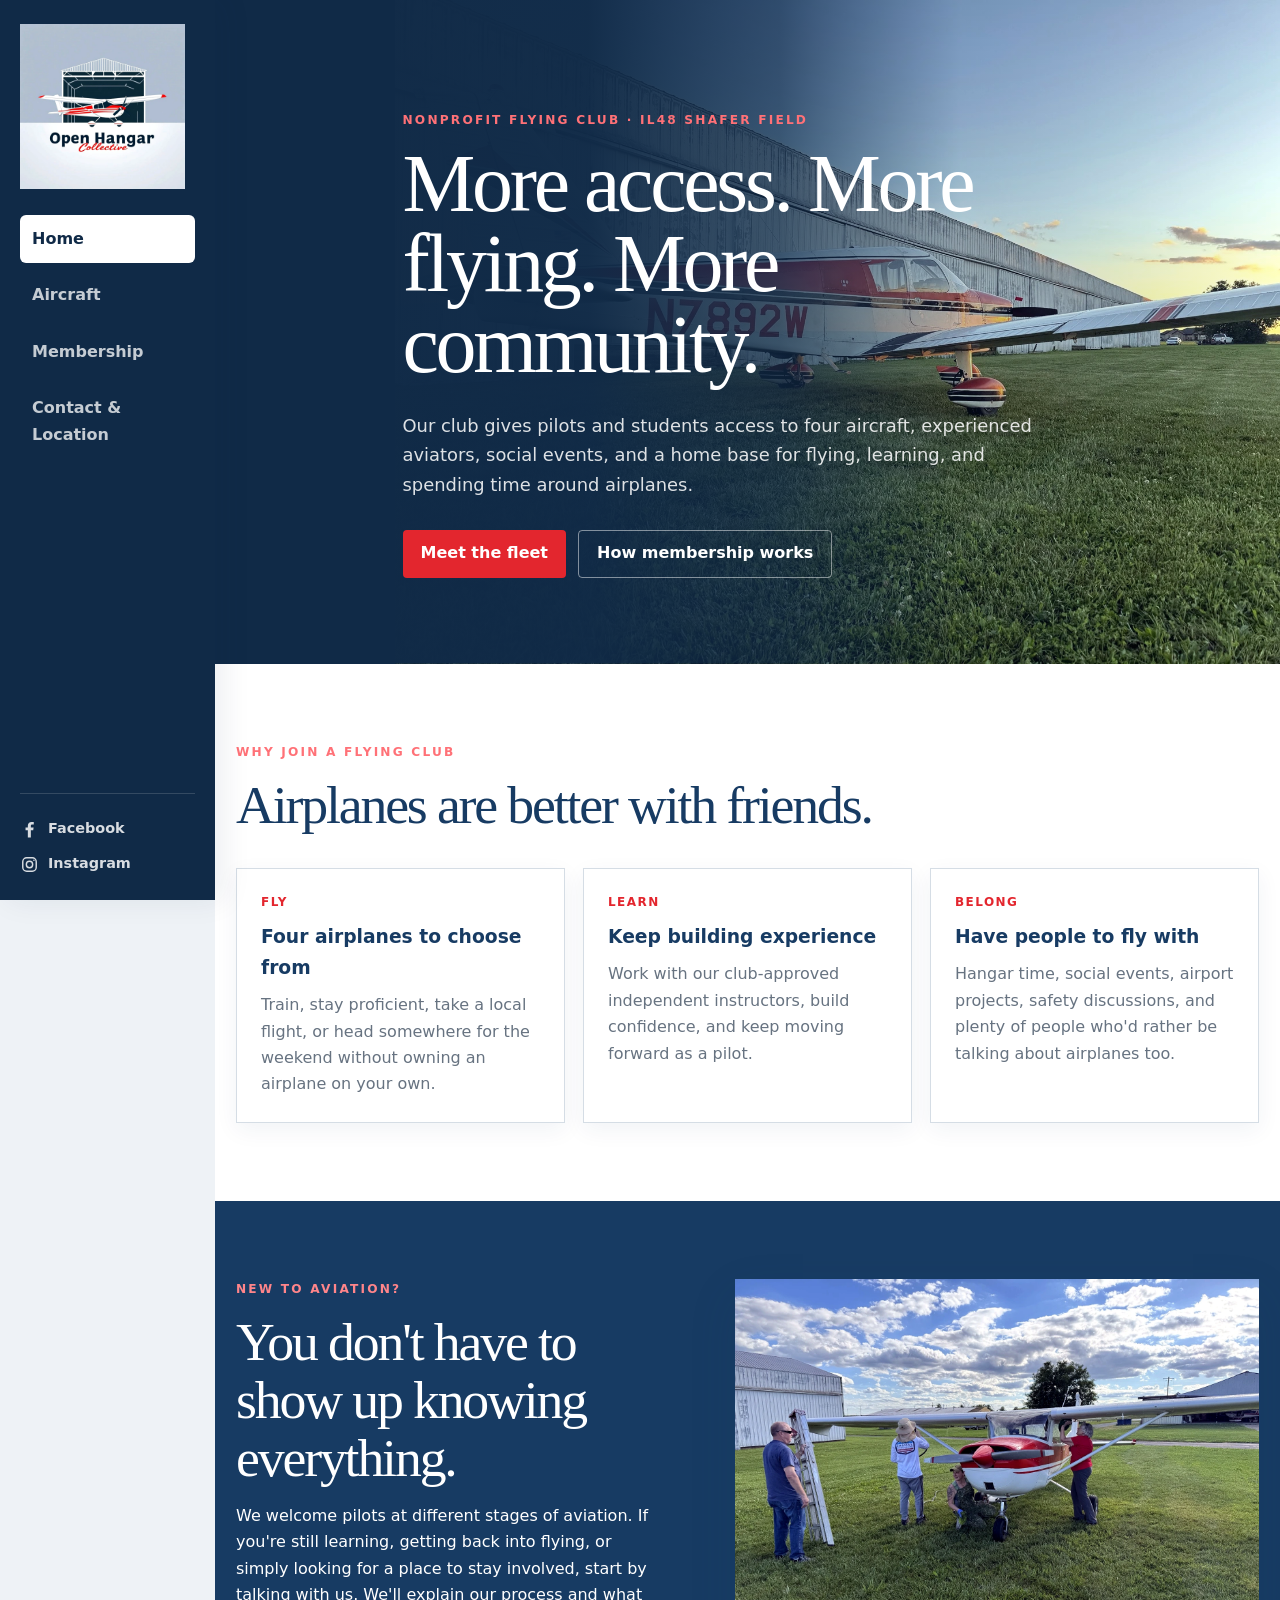
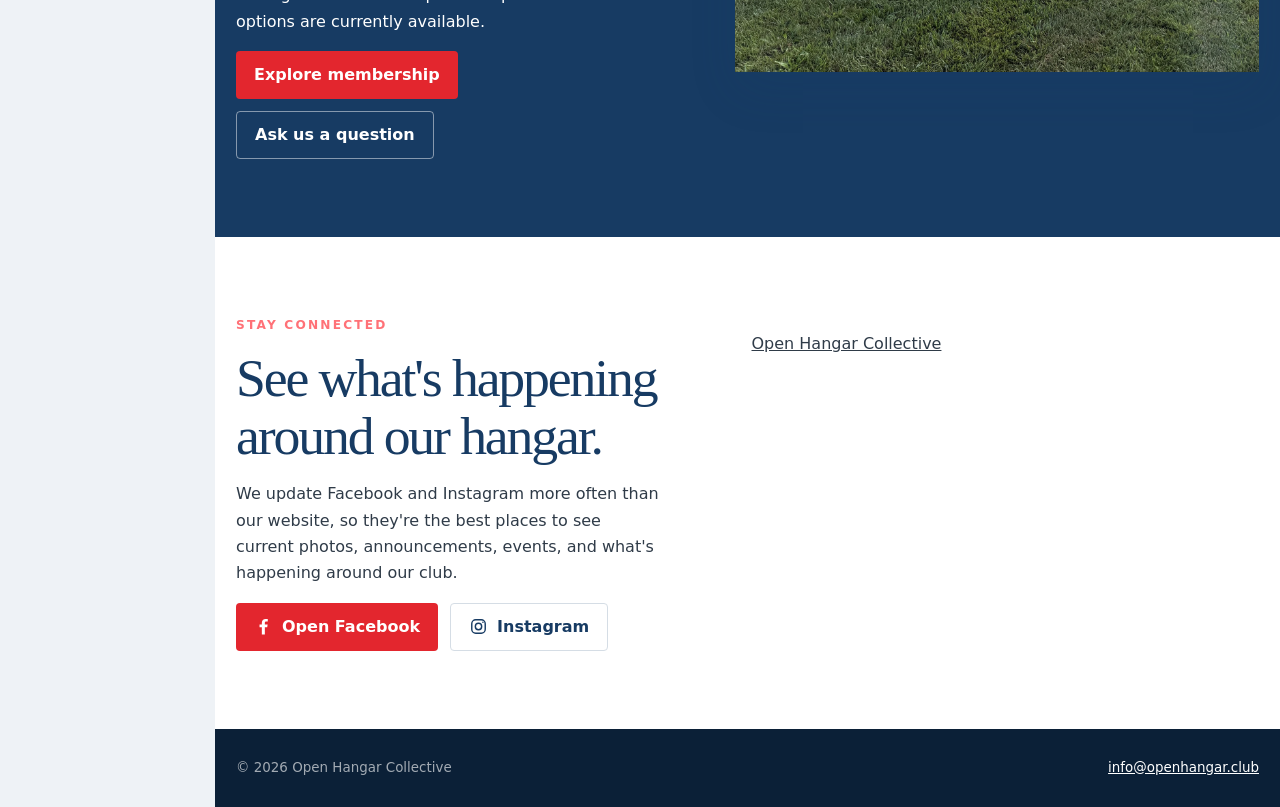
==== commit 5b0ffbd4: "Add files via upload" ====
--- a/index.html
+++ b/index.html
@@ -9,6 +9,7 @@
 <link rel="stylesheet" href="styles.css">
 </head>
 <body>
+<div id="fb-root"></div>
 <a class="skip" href="#main">Skip to content</a>
 <nav class="side-nav" aria-label="Site navigation">
   <a class="side-logo" href="index.html"><img src="images/logo.webp" alt="Open Hangar Collective"></a>
@@ -70,29 +71,32 @@
       <h2>See what's happening around our hangar.</h2>
       <p>We update Facebook and Instagram more often than our website, so they're the best places to see current photos, announcements, events, and what's happening around our club.</p>
       <div class="actions">
-        <a class="button" href="https://www.facebook.com/profile.php?id=61575660054627" rel="noopener"><svg class="icon fb-icon" viewBox="0 0 24 24" aria-hidden="true"><path d="M13.7 22v-9h3l.5-3.5h-3.5V7.3c0-1 .3-1.7 1.8-1.7h1.9V2.5c-.3 0-1.5-.1-2.8-.1-2.8 0-4.7 1.7-4.7 4.8v2.3H7v3.5h2.9v9h3.8Z"/></svg><span>Open Facebook</span></a>
-        <a class="button alt-social" href="https://www.instagram.com/openhangarcollective/" rel="noopener"><svg class="icon ig-icon" viewBox="0 0 24 24" aria-hidden="true"><rect x="3.5" y="3.5" width="17" height="17" rx="5"/><circle cx="12" cy="12" r="4"/><circle cx="17.6" cy="6.6" r="1" fill="currentColor" stroke="none"/></svg><span>Instagram</span></a>
+        <a class="button" href="https://www.facebook.com/profile.php?id=61575660054627" target="_blank" rel="noopener"><svg class="icon fb-icon" viewBox="0 0 24 24" aria-hidden="true"><path d="M13.7 22v-9h3l.5-3.5h-3.5V7.3c0-1 .3-1.7 1.8-1.7h1.9V2.5c-.3 0-1.5-.1-2.8-.1-2.8 0-4.7 1.7-4.7 4.8v2.3H7v3.5h2.9v9h3.8Z"/></svg><span>Open Facebook</span></a>
+        <a class="button alt-social" href="https://www.instagram.com/openhangarcollective/" target="_blank" rel="noopener"><svg class="icon ig-icon" viewBox="0 0 24 24" aria-hidden="true"><rect x="3.5" y="3.5" width="17" height="17" rx="5"/><circle cx="12" cy="12" r="4"/><circle cx="17.6" cy="6.6" r="1" fill="currentColor" stroke="none"/></svg><span>Instagram</span></a>
       </div>
     </div>
-    <div class="facebook-frame">
-      <iframe
-        title="Open Hangar Collective Facebook timeline"
-        src="https://www.facebook.com/plugins/page.php?href=https%3A%2F%2Fwww.facebook.com%2Fprofile.php%3Fid%3D61575660054627&tabs=timeline&width=500&height=620&small_header=false&adapt_container_width=true&hide_cover=false&show_facepile=false"
-        width="500"
-        height="620"
-        style="border:none;overflow:hidden"
-        scrolling="no"
-        frameborder="0"
-        allowfullscreen="true"
-        allow="autoplay; clipboard-write; encrypted-media; picture-in-picture; web-share"
-        loading="lazy">
-      </iframe>
-      <p class="facebook-fallback">If Facebook doesn't load here, <a href="https://www.facebook.com/profile.php?id=61575660054627" rel="noopener">open our Facebook page</a>.</p>
+
+    <div class="facebook-feed-shell">
+      <div class="fb-page"
+           data-href="https://www.facebook.com/profile.php?id=61575660054627"
+           data-tabs="timeline"
+           data-width="500"
+           data-height="620"
+           data-small-header="false"
+           data-adapt-container-width="true"
+           data-hide-cover="false"
+           data-show-facepile="false">
+        <blockquote cite="https://www.facebook.com/profile.php?id=61575660054627" class="fb-xfbml-parse-ignore">
+          <a href="https://www.facebook.com/profile.php?id=61575660054627">Open Hangar Collective</a>
+        </blockquote>
+      </div>
+      <noscript><p class="facebook-fallback">Facebook needs JavaScript to show our latest posts. <a href="https://www.facebook.com/profile.php?id=61575660054627">Open our Facebook page</a>.</p></noscript>
     </div>
   </div>
 </section>
 </main>
 <footer><div class="wrap footer-inner"><div>© <span id="year"></span> Open Hangar Collective</div><div><a href="mailto:info@openhangar.club">info@openhangar.club</a></div></div></footer>
+<script async defer crossorigin="anonymous" src="https://connect.facebook.net/en_US/sdk.js#xfbml=1"></script>
 <script>document.getElementById("year").textContent=new Date().getFullYear();</script>
 </div>
 </body>
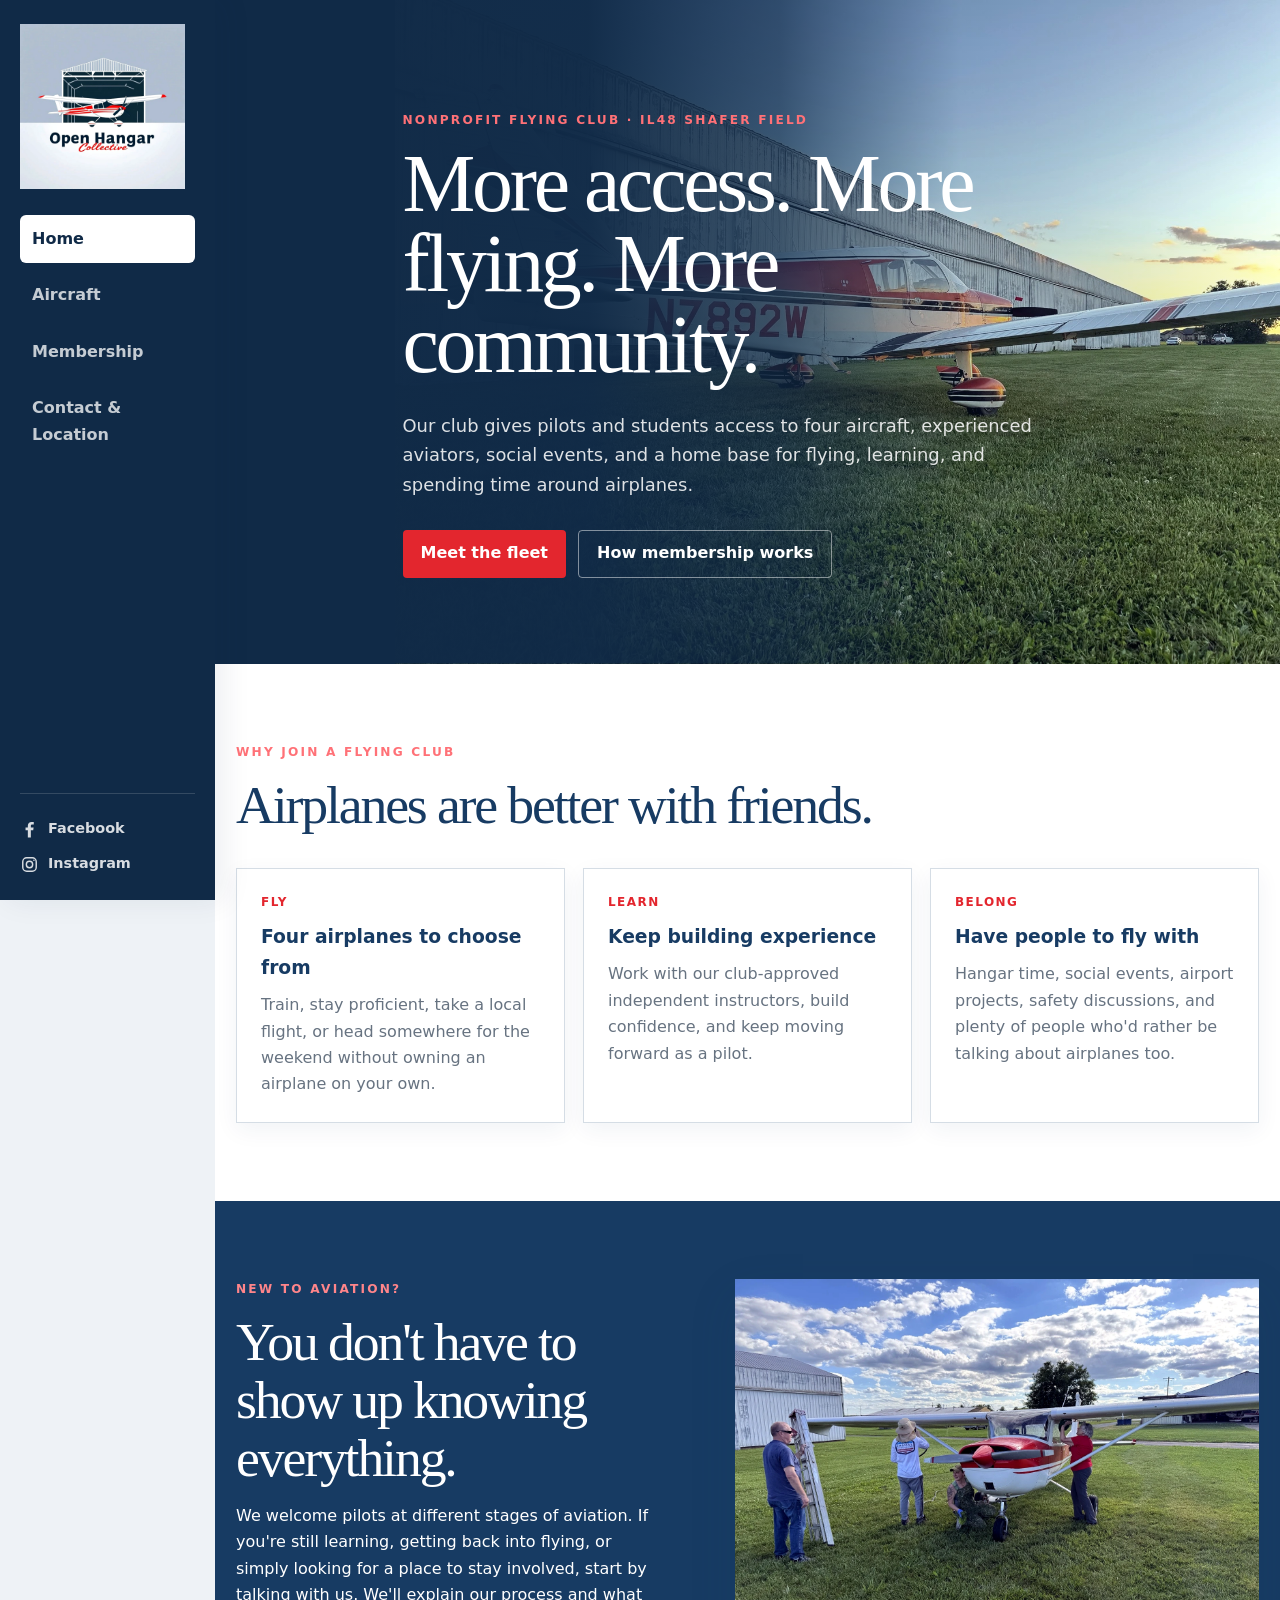
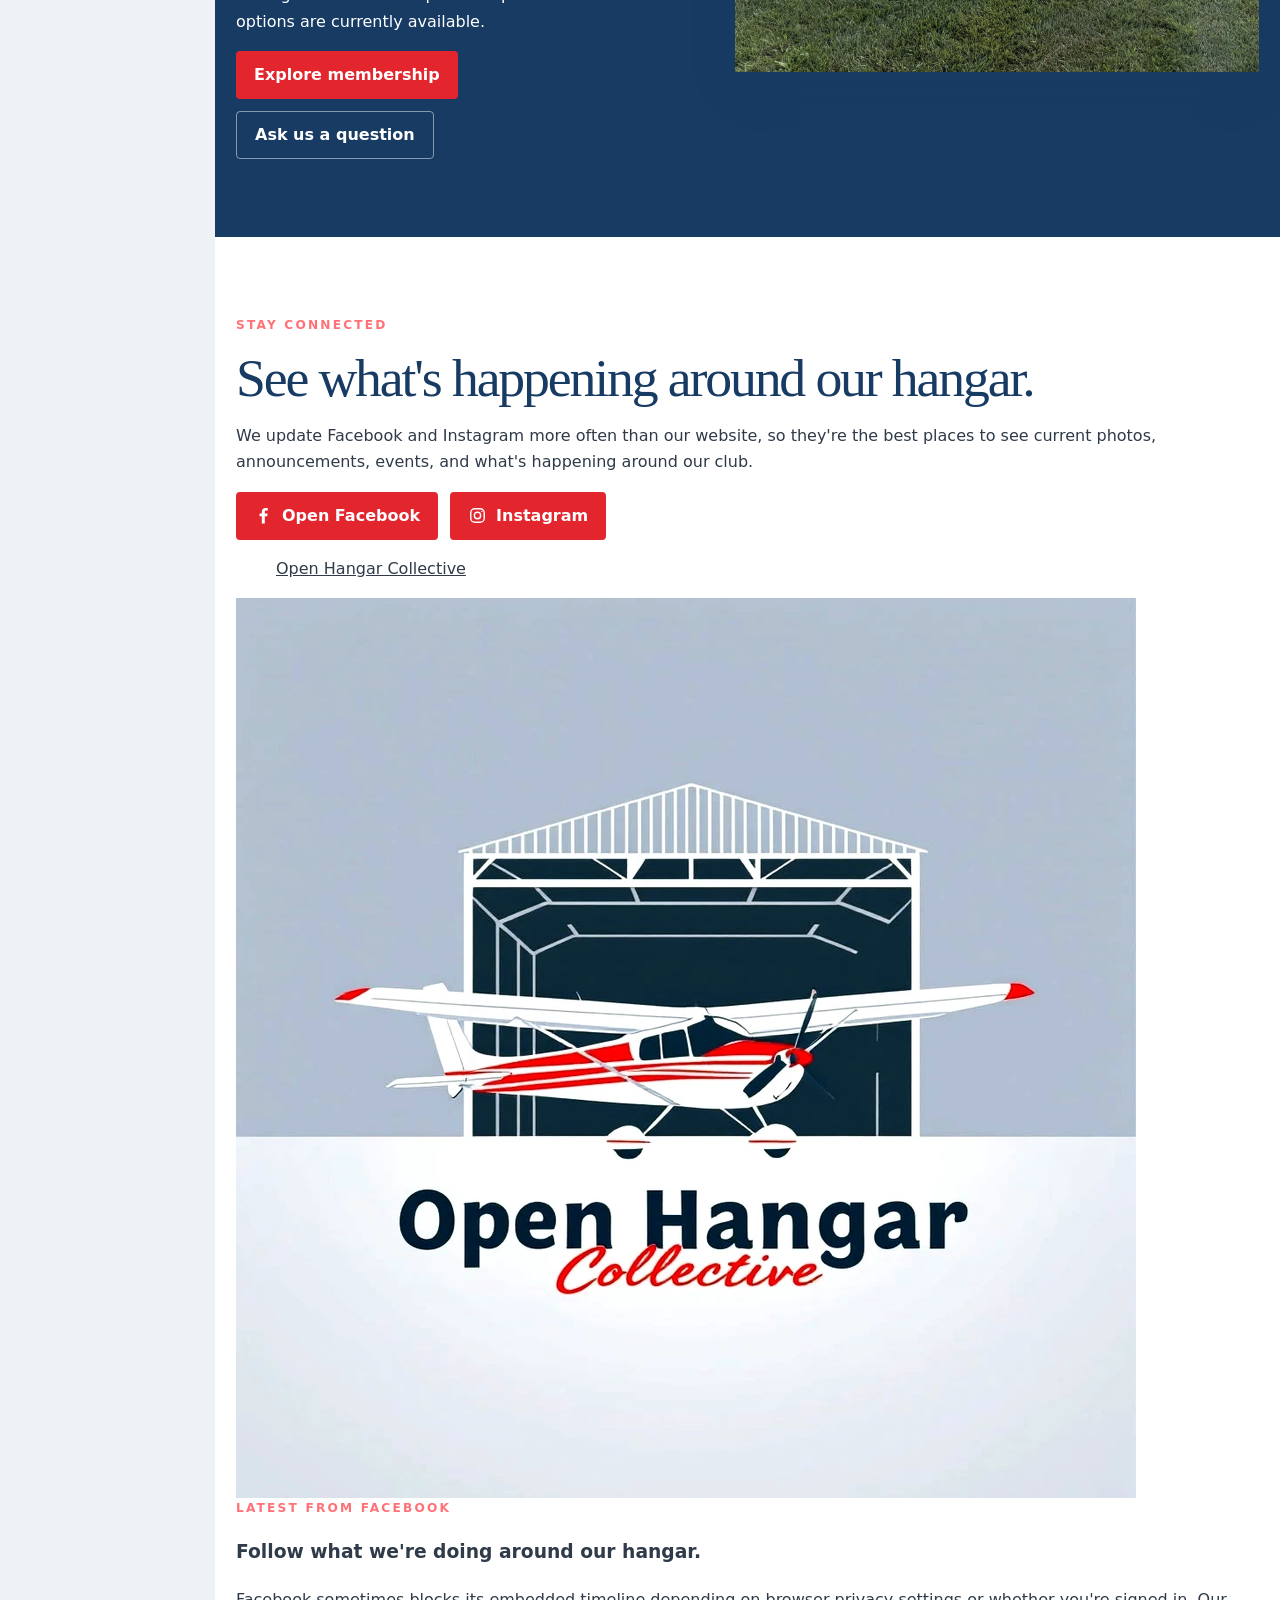
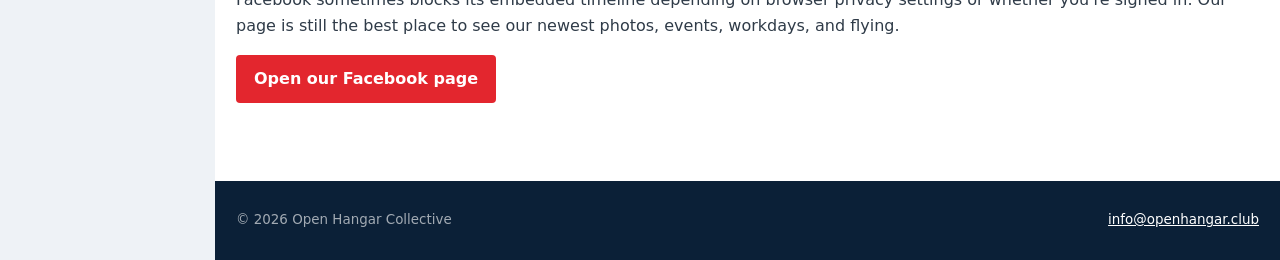
==== commit 67932b2f: "Add files via upload" ====
--- a/index.html
+++ b/index.html
@@ -76,7 +76,7 @@
       </div>
     </div>
 
-    <div class="facebook-feed-shell">
+    <div class="facebook-feed-shell" id="facebook-feed-shell">
       <div class="fb-page"
            data-href="https://www.facebook.com/profile.php?id=61575660054627"
            data-tabs="timeline"
@@ -90,14 +90,52 @@
           <a href="https://www.facebook.com/profile.php?id=61575660054627">Open Hangar Collective</a>
         </blockquote>
       </div>
-      <noscript><p class="facebook-fallback">Facebook needs JavaScript to show our latest posts. <a href="https://www.facebook.com/profile.php?id=61575660054627">Open our Facebook page</a>.</p></noscript>
+      <div class="facebook-feed-fallback" id="facebook-feed-fallback">
+        <img src="images/logo.webp" alt="Open Hangar Collective">
+        <p class="label">Latest from Facebook</p>
+        <h3>Follow what we're doing around our hangar.</h3>
+        <p>Facebook sometimes blocks its embedded timeline depending on browser privacy settings or whether you're signed in. Our page is still the best place to see our newest photos, events, workdays, and flying.</p>
+        <a class="button" href="https://www.facebook.com/profile.php?id=61575660054627" target="_blank" rel="noopener">Open our Facebook page</a>
+      </div>
+      <noscript><div class="facebook-feed-fallback noscript-fallback"><img src="images/logo.webp" alt="Open Hangar Collective"><p class="label">Latest from Facebook</p><h3>Follow what we're doing around our hangar.</h3><a class="button" href="https://www.facebook.com/profile.php?id=61575660054627">Open our Facebook page</a></div></noscript>
     </div>
   </div>
 </section>
 </main>
 <footer><div class="wrap footer-inner"><div>© <span id="year"></span> Open Hangar Collective</div><div><a href="mailto:info@openhangar.club">info@openhangar.club</a></div></div></footer>
-<script async defer crossorigin="anonymous" src="https://connect.facebook.net/en_US/sdk.js#xfbml=1"></script>
-<script>document.getElementById("year").textContent=new Date().getFullYear();</script>
+<script>
+window.fbAsyncInit = function(){
+  try { FB.XFBML.parse(document.getElementById('facebook-feed-shell')); } catch(e) {}
+};
+(function(d,s,id){
+  var js, fjs=d.getElementsByTagName(s)[0];
+  if(d.getElementById(id)) return;
+  js=d.createElement(s); js.id=id; js.async=true; js.defer=true; js.crossOrigin='anonymous';
+  js.src='https://connect.facebook.net/en_US/sdk.js#xfbml=1';
+  fjs.parentNode.insertBefore(js,fjs);
+}(document,'script','facebook-jssdk'));
+
+(function(){
+  var fallback=document.getElementById('facebook-feed-fallback');
+  var shell=document.getElementById('facebook-feed-shell');
+  function check(){
+    var iframe=shell && shell.querySelector('.fb-page iframe');
+    if(iframe && iframe.offsetHeight>100){
+      fallback.hidden=true;
+      shell.classList.add('facebook-loaded');
+      return true;
+    }
+    return false;
+  }
+  var tries=0;
+  var timer=setInterval(function(){
+    tries++;
+    if(check() || tries>=20) clearInterval(timer);
+  },500);
+})();
+
+document.getElementById("year").textContent=new Date().getFullYear();
+</script>
 </div>
 </body>
 </html>
--- a/styles.css
+++ b/styles.css
@@ -241,45 +241,3 @@
 .ground-crew-card .ground-crew-list li{color:var(--muted)}
 .ground-crew-card .ground-crew-list li::before{color:var(--red)}
 .ground-crew-card .ground-crew-note{border-top:1px solid var(--line)}
-
-/* Facebook timeline preview */
-.social-feed-grid{
-  display:grid;
-  grid-template-columns:minmax(0,.9fr) minmax(360px,500px);
-  gap:48px;
-  align-items:start;
-}
-.social-feed-copy{max-width:560px}
-.facebook-frame{
-  width:100%;
-  max-width:500px;
-  min-height:620px;
-  background:#f3f5f7;
-  border:1px solid var(--line);
-  box-shadow:var(--shadow);
-  overflow:hidden;
-}
-.facebook-frame iframe{
-  display:block;
-  width:100%;
-  max-width:500px;
-  min-height:620px;
-}
-.facebook-fallback{
-  margin:0;
-  padding:10px 14px 12px;
-  font-size:.82rem;
-  color:var(--muted);
-  background:white;
-}
-.facebook-fallback a{font-weight:800;color:var(--navy)}
-.alt-social{
-  background:white;
-  color:var(--navy);
-  border:1px solid var(--line);
-}
-@media(max-width:900px){
-  .social-feed-grid{grid-template-columns:1fr}
-  .facebook-frame{margin:0 auto;min-height:560px}
-  .facebook-frame iframe{height:560px;min-height:560px}
-}
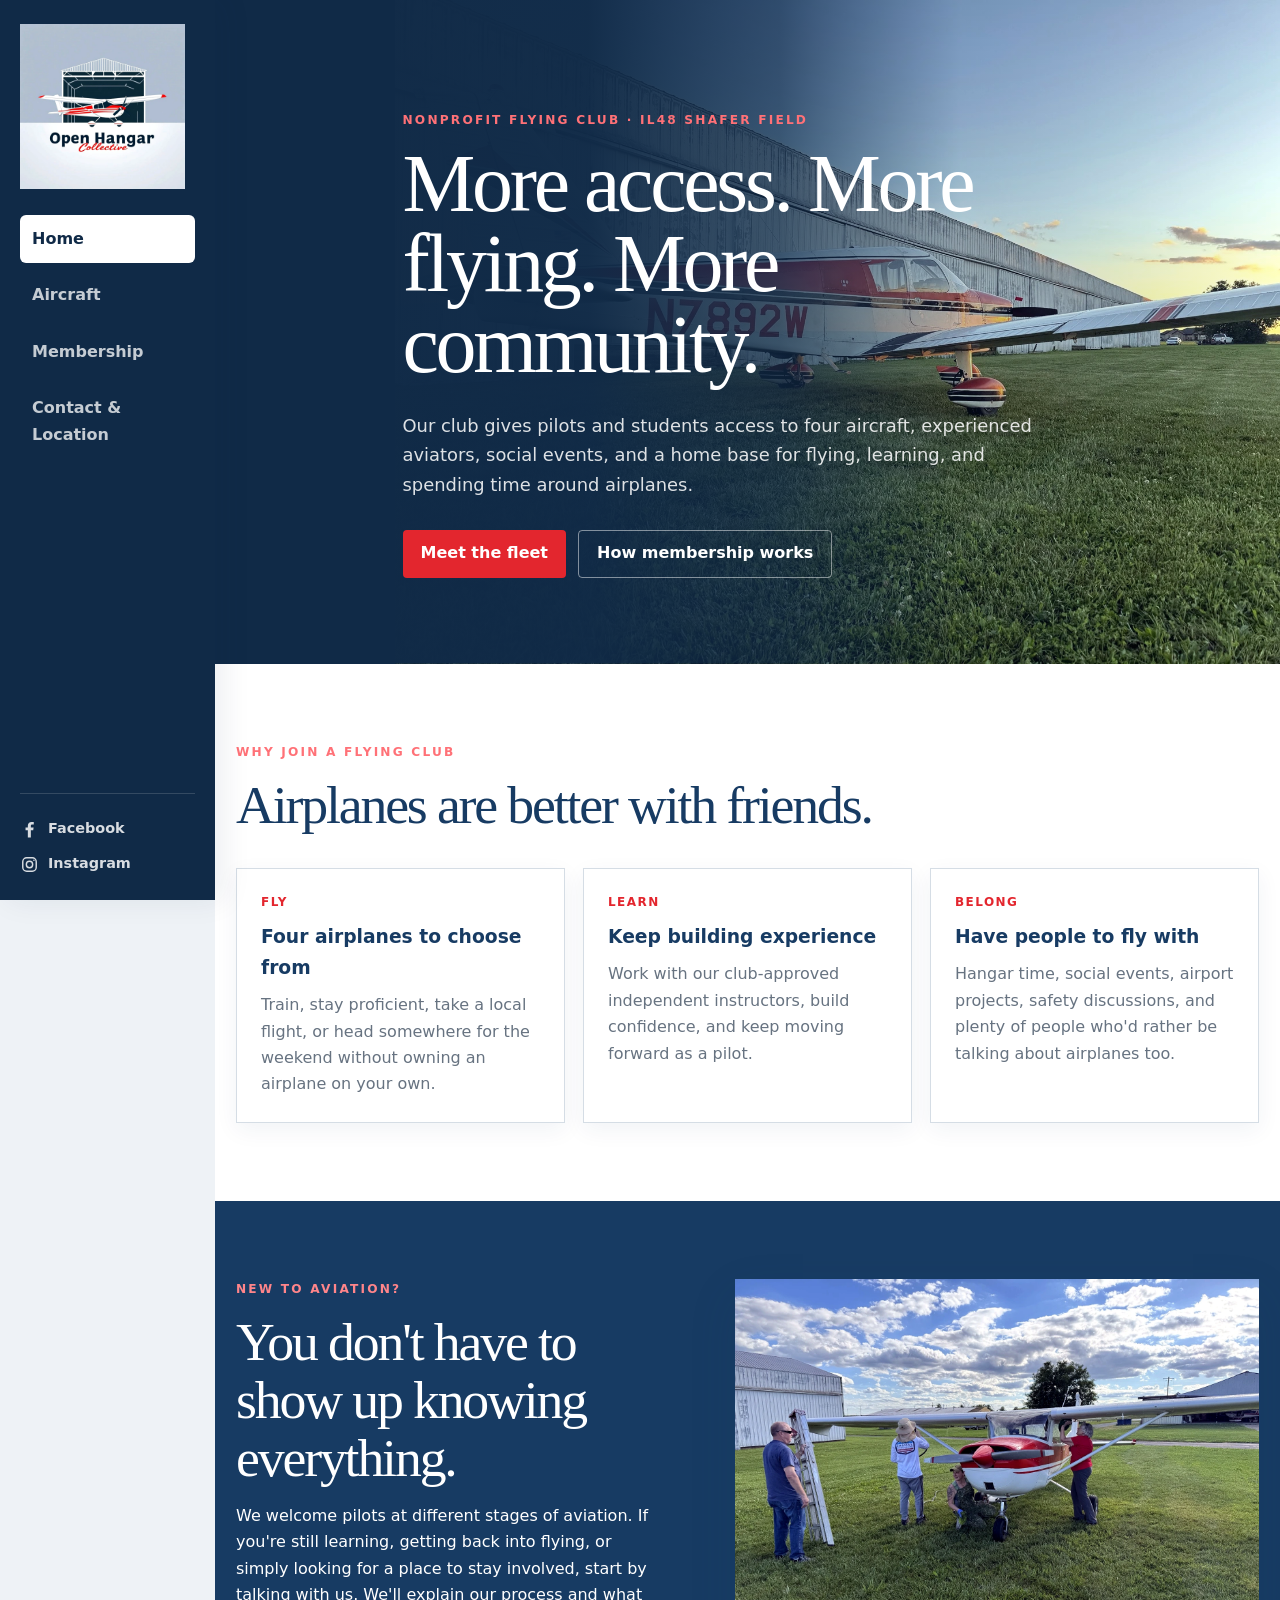
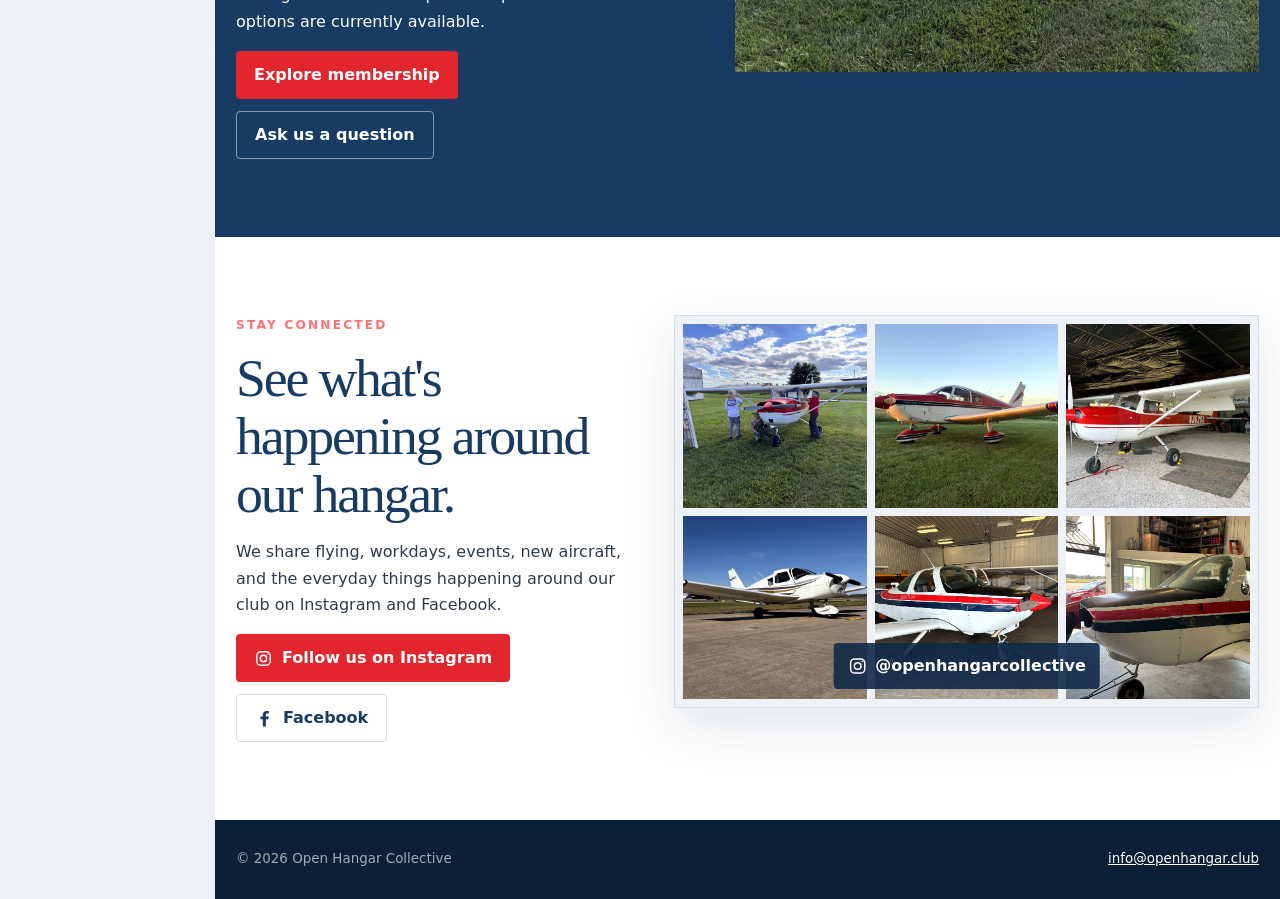
==== commit ddcbc347: "Add files via upload" ====
--- a/index.html
+++ b/index.html
@@ -64,78 +64,41 @@
   </div>
 </section>
 
-<section class="white social-feed-section">
-  <div class="wrap social-feed-grid">
-    <div class="social-feed-copy">
+<section class="white instagram-section">
+  <div class="wrap instagram-layout">
+    <div class="instagram-copy">
       <p class="label">Stay connected</p>
       <h2>See what's happening around our hangar.</h2>
-      <p>We update Facebook and Instagram more often than our website, so they're the best places to see current photos, announcements, events, and what's happening around our club.</p>
+      <p>We share flying, workdays, events, new aircraft, and the everyday things happening around our club on Instagram and Facebook.</p>
       <div class="actions">
-        <a class="button" href="https://www.facebook.com/profile.php?id=61575660054627" target="_blank" rel="noopener"><svg class="icon fb-icon" viewBox="0 0 24 24" aria-hidden="true"><path d="M13.7 22v-9h3l.5-3.5h-3.5V7.3c0-1 .3-1.7 1.8-1.7h1.9V2.5c-.3 0-1.5-.1-2.8-.1-2.8 0-4.7 1.7-4.7 4.8v2.3H7v3.5h2.9v9h3.8Z"/></svg><span>Open Facebook</span></a>
-        <a class="button alt-social" href="https://www.instagram.com/openhangarcollective/" target="_blank" rel="noopener"><svg class="icon ig-icon" viewBox="0 0 24 24" aria-hidden="true"><rect x="3.5" y="3.5" width="17" height="17" rx="5"/><circle cx="12" cy="12" r="4"/><circle cx="17.6" cy="6.6" r="1" fill="currentColor" stroke="none"/></svg><span>Instagram</span></a>
+        <a class="button" href="https://www.instagram.com/openhangarcollective/" target="_blank" rel="noopener">
+          <svg class="icon ig-icon" viewBox="0 0 24 24" aria-hidden="true"><rect x="3.5" y="3.5" width="17" height="17" rx="5"/><circle cx="12" cy="12" r="4"/><circle cx="17.6" cy="6.6" r="1" fill="currentColor" stroke="none"/></svg>
+          <span>Follow us on Instagram</span>
+        </a>
+        <a class="button alt-social" href="https://www.facebook.com/profile.php?id=61575660054627" target="_blank" rel="noopener">
+          <svg class="icon fb-icon" viewBox="0 0 24 24" aria-hidden="true"><path d="M13.7 22v-9h3l.5-3.5h-3.5V7.3c0-1 .3-1.7 1.8-1.7h1.9V2.5c-.3 0-1.5-.1-2.8-.1-2.8 0-4.7 1.7-4.7 4.8v2.3H7v3.5h2.9v9h3.8Z"/></svg>
+          <span>Facebook</span>
+        </a>
       </div>
     </div>
 
-    <div class="facebook-feed-shell" id="facebook-feed-shell">
-      <div class="fb-page"
-           data-href="https://www.facebook.com/profile.php?id=61575660054627"
-           data-tabs="timeline"
-           data-width="500"
-           data-height="620"
-           data-small-header="false"
-           data-adapt-container-width="true"
-           data-hide-cover="false"
-           data-show-facepile="false">
-        <blockquote cite="https://www.facebook.com/profile.php?id=61575660054627" class="fb-xfbml-parse-ignore">
-          <a href="https://www.facebook.com/profile.php?id=61575660054627">Open Hangar Collective</a>
-        </blockquote>
-      </div>
-      <div class="facebook-feed-fallback" id="facebook-feed-fallback">
-        <img src="images/logo.webp" alt="Open Hangar Collective">
-        <p class="label">Latest from Facebook</p>
-        <h3>Follow what we're doing around our hangar.</h3>
-        <p>Facebook sometimes blocks its embedded timeline depending on browser privacy settings or whether you're signed in. Our page is still the best place to see our newest photos, events, workdays, and flying.</p>
-        <a class="button" href="https://www.facebook.com/profile.php?id=61575660054627" target="_blank" rel="noopener">Open our Facebook page</a>
-      </div>
-      <noscript><div class="facebook-feed-fallback noscript-fallback"><img src="images/logo.webp" alt="Open Hangar Collective"><p class="label">Latest from Facebook</p><h3>Follow what we're doing around our hangar.</h3><a class="button" href="https://www.facebook.com/profile.php?id=61575660054627">Open our Facebook page</a></div></noscript>
-    </div>
+    <a class="instagram-gallery" href="https://www.instagram.com/openhangarcollective/" target="_blank" rel="noopener" aria-label="Open Hangar Collective on Instagram">
+      <img src="images/community.webp" alt="Open Hangar Collective members around a club aircraft">
+      <img src="images/n7892w_main.webp" alt="Open Hangar Collective Piper Cherokee N7892W">
+      <img src="images/n3029x_main.webp" alt="Open Hangar Collective Cessna 150 N3029X">
+      <img src="images/n5389w_main.webp" alt="Open Hangar Collective Piper Cherokee N5389W">
+      <img src="images/n38025_main.webp" alt="Open Hangar Collective Beech Skipper N38025">
+      <img src="images/n38025_alt.webp" alt="Open Hangar Collective Beech Skipper N38025">
+      <span class="instagram-gallery-overlay">
+        <svg class="instagram-overlay-icon" viewBox="0 0 24 24" aria-hidden="true"><rect x="3.5" y="3.5" width="17" height="17" rx="5"/><circle cx="12" cy="12" r="4"/><circle cx="17.6" cy="6.6" r="1" fill="currentColor" stroke="none"/></svg>
+        @openhangarcollective
+      </span>
+    </a>
   </div>
 </section>
 </main>
 <footer><div class="wrap footer-inner"><div>© <span id="year"></span> Open Hangar Collective</div><div><a href="mailto:info@openhangar.club">info@openhangar.club</a></div></div></footer>
-<script>
-window.fbAsyncInit = function(){
-  try { FB.XFBML.parse(document.getElementById('facebook-feed-shell')); } catch(e) {}
-};
-(function(d,s,id){
-  var js, fjs=d.getElementsByTagName(s)[0];
-  if(d.getElementById(id)) return;
-  js=d.createElement(s); js.id=id; js.async=true; js.defer=true; js.crossOrigin='anonymous';
-  js.src='https://connect.facebook.net/en_US/sdk.js#xfbml=1';
-  fjs.parentNode.insertBefore(js,fjs);
-}(document,'script','facebook-jssdk'));
-
-(function(){
-  var fallback=document.getElementById('facebook-feed-fallback');
-  var shell=document.getElementById('facebook-feed-shell');
-  function check(){
-    var iframe=shell && shell.querySelector('.fb-page iframe');
-    if(iframe && iframe.offsetHeight>100){
-      fallback.hidden=true;
-      shell.classList.add('facebook-loaded');
-      return true;
-    }
-    return false;
-  }
-  var tries=0;
-  var timer=setInterval(function(){
-    tries++;
-    if(check() || tries>=20) clearInterval(timer);
-  },500);
-})();
-
-document.getElementById("year").textContent=new Date().getFullYear();
-</script>
+<script>document.getElementById("year").textContent=new Date().getFullYear();</script>
 </div>
 </body>
 </html>
--- a/styles.css
+++ b/styles.css
@@ -241,3 +241,123 @@
 .ground-crew-card .ground-crew-list li{color:var(--muted)}
 .ground-crew-card .ground-crew-list li::before{color:var(--red)}
 .ground-crew-card .ground-crew-note{border-top:1px solid var(--line)}
+
+
+/* Facebook Page Plugin */
+.social-feed-grid{
+  display:grid;
+  grid-template-columns:minmax(0,.9fr) minmax(340px,500px);
+  gap:48px;
+  align-items:start;
+}
+.social-feed-copy{max-width:560px}
+.facebook-feed-shell{
+  width:100%;
+  max-width:500px;
+  min-height:620px;
+  margin-left:auto;
+}
+.facebook-feed-shell .fb-page,
+.facebook-feed-shell .fb-page > span,
+.facebook-feed-shell iframe{
+  width:100% !important;
+  max-width:500px !important;
+}
+.facebook-fallback{
+  margin:12px 0 0;
+  font-size:.88rem;
+  color:var(--muted);
+}
+.facebook-fallback a{font-weight:800;color:var(--navy)}
+.alt-social{background:white;color:var(--navy);border:1px solid var(--line)}
+@media(max-width:900px){
+  .social-feed-grid{grid-template-columns:1fr}
+  .facebook-feed-shell{margin:0 auto;min-height:560px}
+}
+
+
+/* Facebook feed resilient fallback */
+.facebook-feed-shell{position:relative;min-height:0}
+.facebook-feed-shell .fb-page{display:block;min-height:0}
+.facebook-feed-fallback{
+  padding:34px;
+  background:var(--soft-blue);
+  border:1px solid var(--line);
+  box-shadow:var(--shadow);
+}
+.facebook-feed-fallback[hidden]{display:none!important}
+.facebook-feed-fallback img{
+  width:120px;
+  height:auto;
+  margin:0 0 20px;
+}
+.facebook-feed-fallback h3{
+  margin:4px 0 12px;
+  color:var(--navy);
+  font-size:1.45rem;
+}
+.facebook-feed-fallback p:not(.label){
+  color:var(--muted);
+  margin:0 0 20px;
+}
+.facebook-loaded .facebook-feed-fallback{display:none}
+@media(max-width:900px){
+  .facebook-feed-fallback{padding:26px}
+}
+
+
+/* Instagram-style social section */
+.instagram-layout{
+  display:grid;
+  grid-template-columns:minmax(0,.8fr) minmax(420px,1.2fr);
+  gap:48px;
+  align-items:start;
+}
+.instagram-copy{max-width:560px}
+.instagram-gallery{
+  position:relative;
+  display:grid;
+  grid-template-columns:repeat(3,1fr);
+  gap:8px;
+  text-decoration:none;
+  background:var(--paper);
+  padding:8px;
+  border:1px solid var(--line);
+  box-shadow:var(--shadow);
+}
+.instagram-gallery img{
+  width:100%;
+  aspect-ratio:1/1;
+  object-fit:cover;
+  display:block;
+}
+.instagram-gallery-overlay{
+  position:absolute;
+  left:50%;
+  bottom:18px;
+  transform:translateX(-50%);
+  display:flex;
+  align-items:center;
+  gap:8px;
+  padding:10px 14px;
+  background:rgba(16,42,71,.9);
+  color:white;
+  font-weight:800;
+  white-space:nowrap;
+  border-radius:4px;
+}
+.instagram-overlay-icon{
+  width:20px;
+  height:20px;
+  fill:none;
+  stroke:currentColor;
+  stroke-width:1.8;
+}
+@media(max-width:900px){
+  .instagram-layout{grid-template-columns:1fr}
+  .instagram-copy{max-width:none}
+}
+@media(max-width:560px){
+  .instagram-gallery{grid-template-columns:repeat(2,1fr);gap:6px;padding:6px}
+  .instagram-gallery-overlay{bottom:14px;font-size:.86rem}
+}
